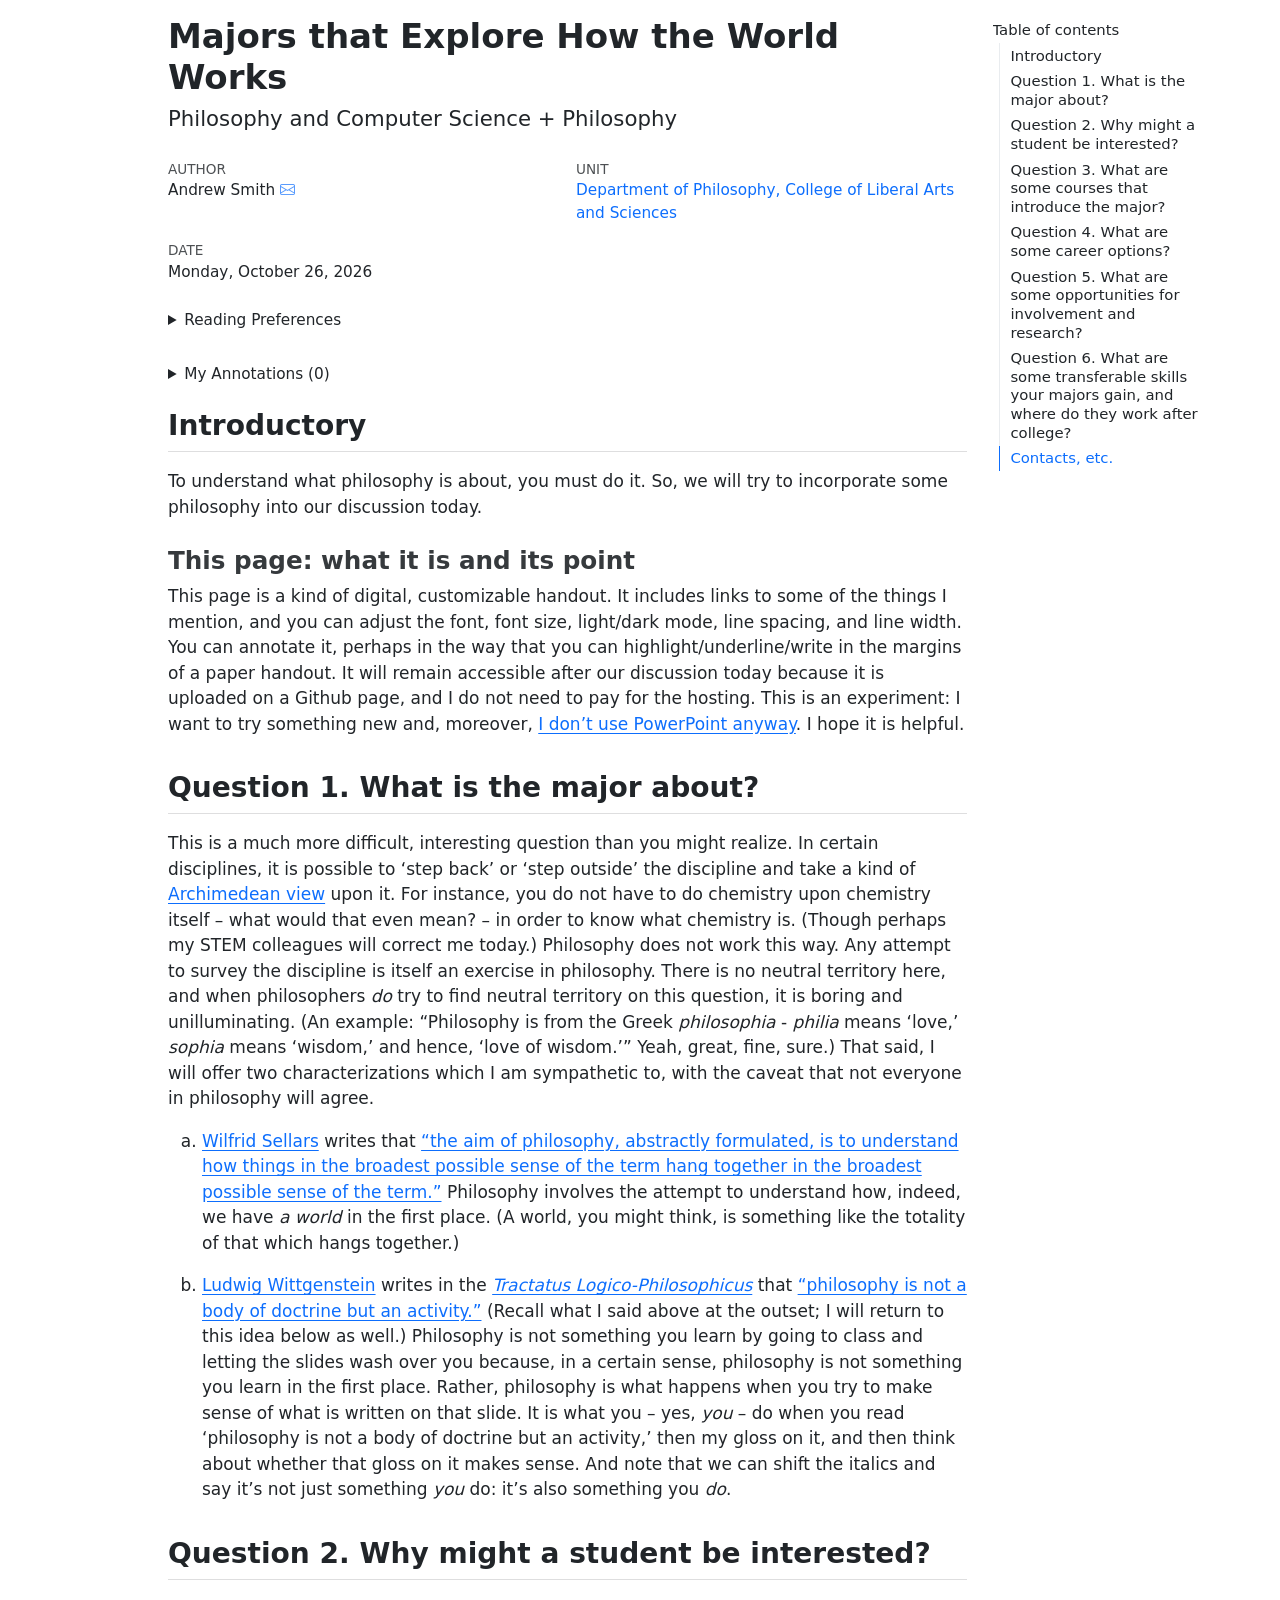
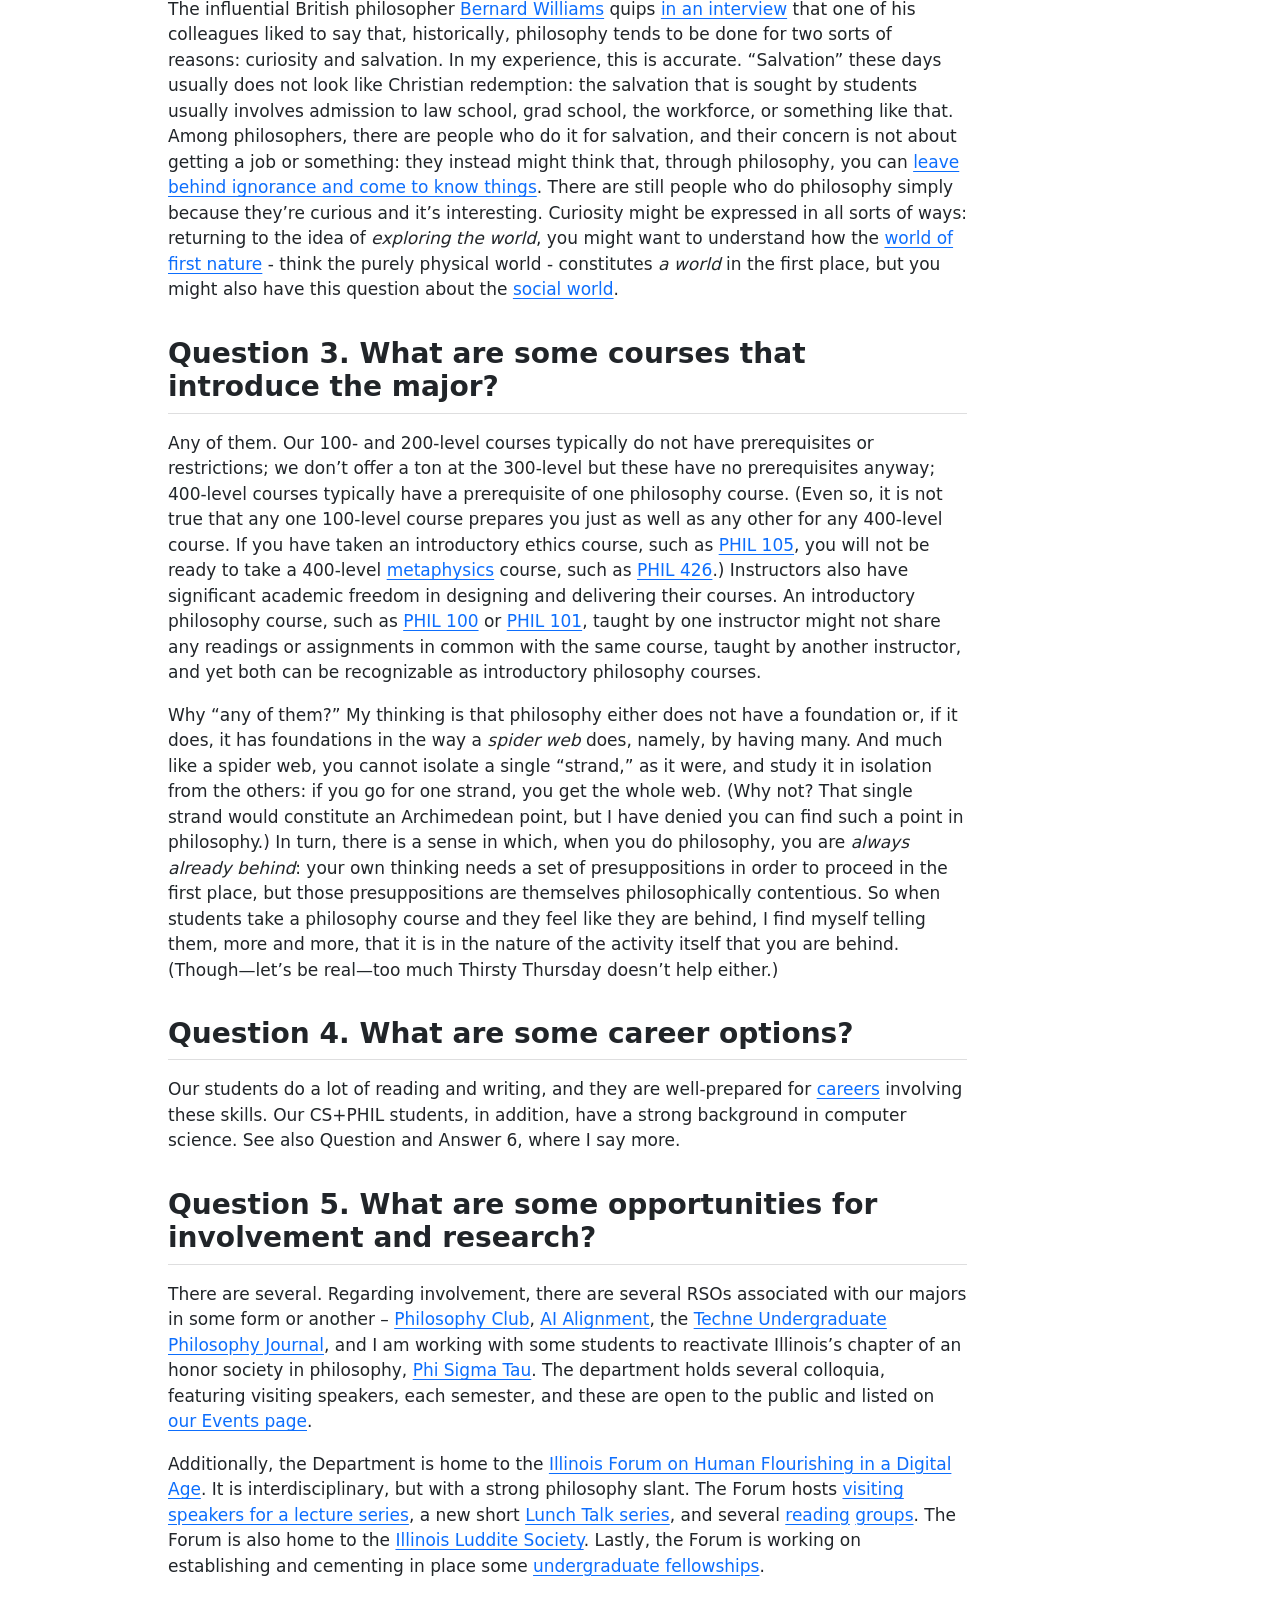
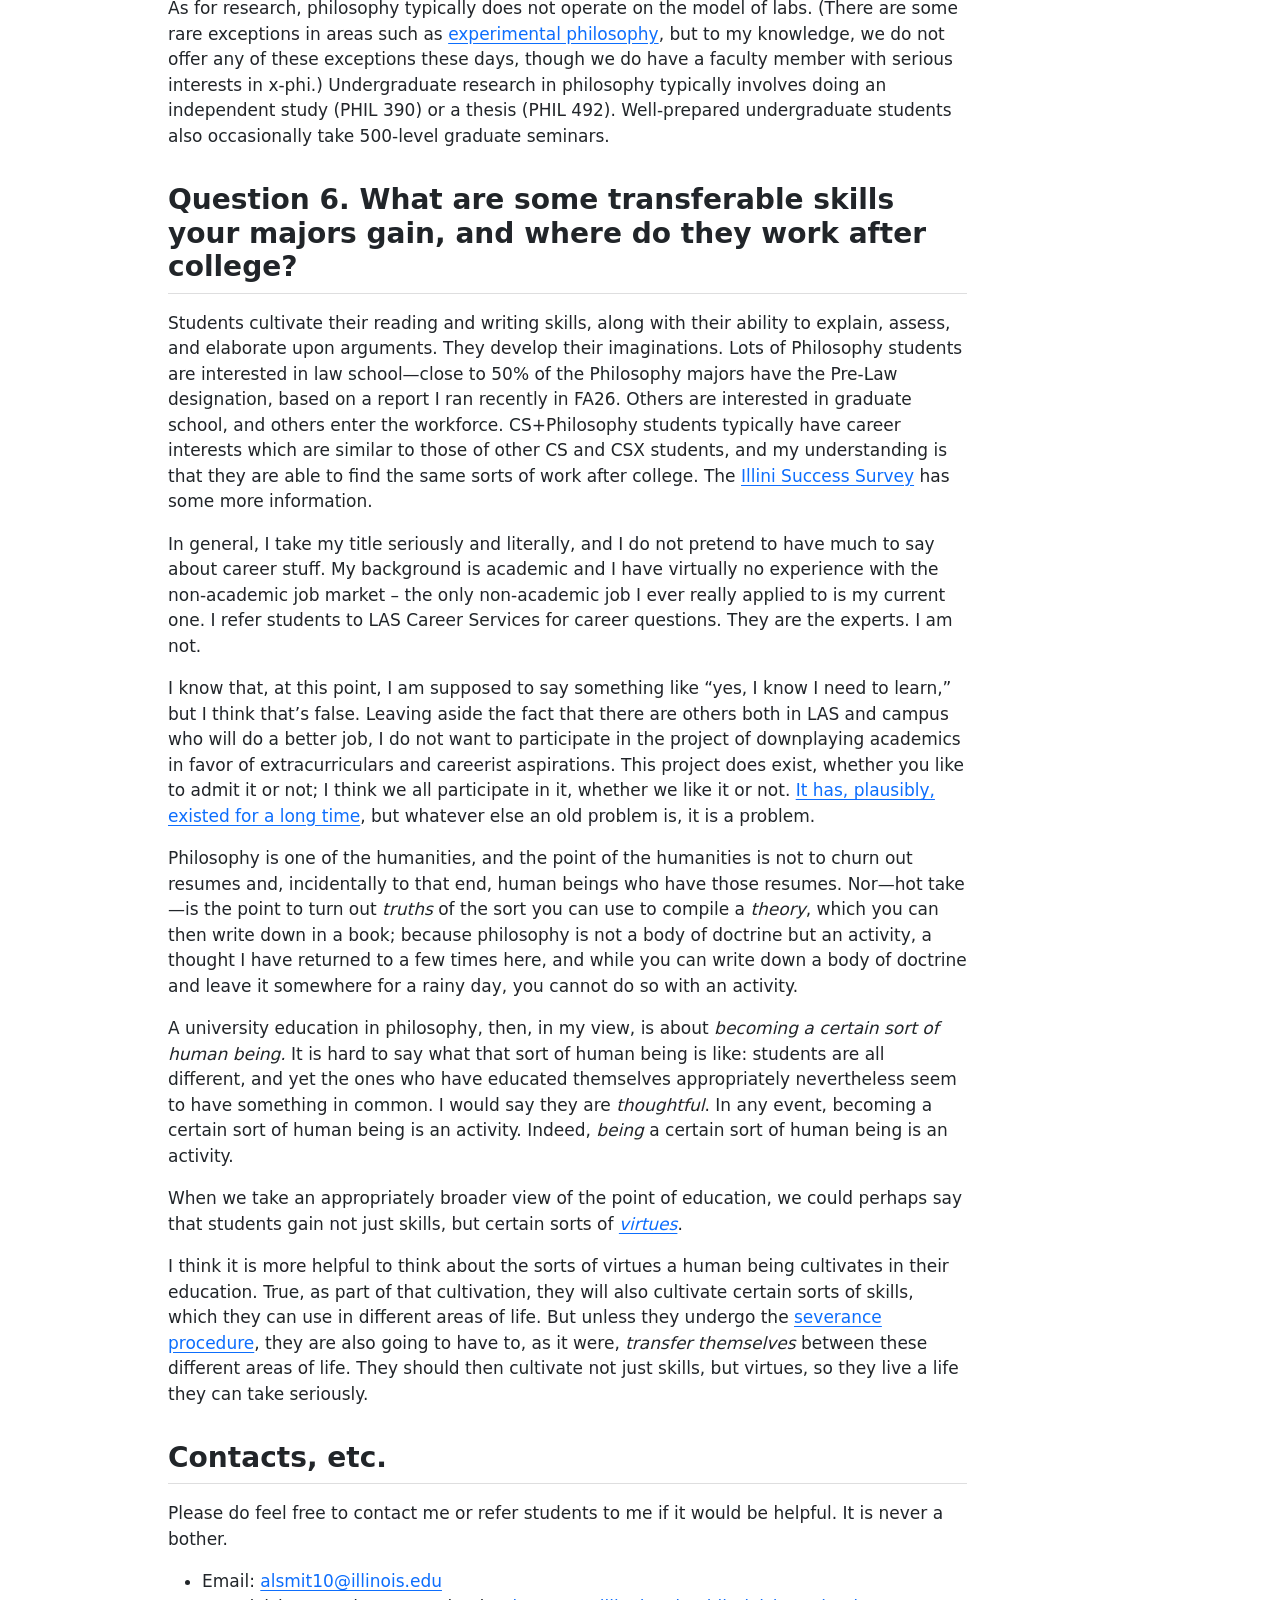
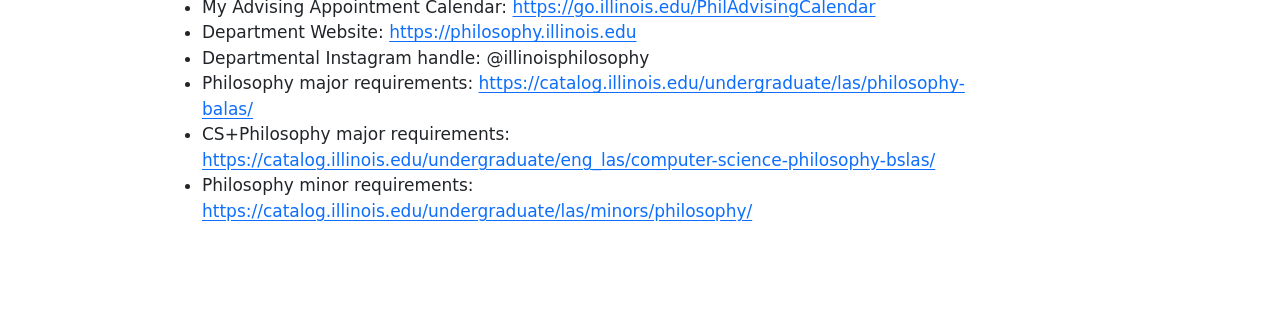
==== index.html @ b54927a4 "updated files" ====
<!DOCTYPE html>
<html xmlns="http://www.w3.org/1999/xhtml" lang="en" xml:lang="en"><head>

<meta charset="utf-8">
<meta name="generator" content="quarto-1.10.19">

<meta name="viewport" content="width=device-width, initial-scale=1.0, user-scalable=yes">

<meta name="author" content="Andrew Smith">

<title>Majors that Explore How the World Works</title>
<style>
/* Default styles provided by pandoc.
** See https://pandoc.org/MANUAL.html#variables-for-html for config info.
*/
span.smallcaps{font-variant: small-caps;}
div.columns{display: flex; gap: 1.5em;}
div.column{flex: auto;}
@media screen {
div.columns{gap: min(4vw, 1.5em);}
div.column{overflow-x: auto;}
}
div.hanging-indent{margin-left: 1.5em; text-indent: -1.5em;}
ul.task-list{list-style: none;}
ul.task-list li input[type="checkbox"] {
  width: 0.8em;
  margin: 0 0.8em 0.2em -1em; /* quarto-specific, see https://github.com/quarto-dev/quarto-cli/issues/4556 */ 
  vertical-align: middle;
}
</style>


<script src="index_files/libs/clipboard/clipboard.min.js"></script>
<script src="index_files/libs/quarto-html/quarto.js" type="module"></script>
<script src="index_files/libs/quarto-html/tabsets/tabsets.js" type="module"></script>
<script src="index_files/libs/quarto-html/popper.min.js"></script>
<script src="index_files/libs/quarto-html/tippy.umd.min.js"></script>
<script src="index_files/libs/quarto-html/anchor.min.js"></script>
<link href="index_files/libs/quarto-html/tippy.css" rel="stylesheet">
<link href="index_files/libs/quarto-html/quarto-syntax-highlighting-bf27225e3a48a9273f3daa8f8e829971.css" rel="stylesheet" id="quarto-text-highlighting-styles">
<script src="index_files/libs/bootstrap/bootstrap.min.js"></script>
<link href="index_files/libs/bootstrap/bootstrap-icons.css" rel="stylesheet">
<link href="index_files/libs/bootstrap/bootstrap-215b371544c282197b31c8aa00ce3677.min.css" rel="stylesheet" append-hash="true" id="quarto-bootstrap" data-mode="light">
<!-- Publication metadata lives in the source so every Quarto render retains it. -->
<meta name="robots" content="noindex">
<link rel="canonical" href="https://asmith.be/talks/exp-26/handout/">
<!-- Set only appearance before body paint; full controls remain deferred. -->
<script>
(() => {
  let appearance;
  try {
    appearance = JSON.parse(localStorage.getItem("exp-2026-10-26.reading.v1"))?.appearance;
  } catch { /* Use the device preference if saved data cannot be read. */ }
  const mode = appearance === "light" || appearance === "dark" ? appearance
    : (matchMedia("(prefers-color-scheme: dark)").matches ? "dark" : "light");
  document.documentElement.dataset.bsTheme = mode;
  document.documentElement.style.colorScheme = mode;
})();
</script>
<script src="assets/reading.js" defer=""></script>
<script src="assets/annotations.js" type="module"></script>


<link rel="stylesheet" href="assets/reading.css">
<link rel="stylesheet" href="assets/annotations.css">
</head>

<body class="quarto-light">

<div id="quarto-content" class="page-columns page-rows-contents page-layout-article">
<div id="quarto-margin-sidebar" class="sidebar margin-sidebar">
  <nav id="TOC" role="doc-toc" class="toc-active">
    <h2 id="toc-title">Table of contents</h2>
   
  <ul>
  <li><a href="#introductory" id="toc-introductory" class="nav-link active" data-scroll-target="#introductory">Introductory</a>
  <ul class="collapse">
  <li><a href="#this-page-what-it-is-and-its-point" id="toc-this-page-what-it-is-and-its-point" class="nav-link" data-scroll-target="#this-page-what-it-is-and-its-point">This page: what it is and its point</a></li>
  </ul></li>
  <li><a href="#question-1.-what-is-the-major-about" id="toc-question-1.-what-is-the-major-about" class="nav-link" data-scroll-target="#question-1.-what-is-the-major-about">Question 1. What is the major about?</a></li>
  <li><a href="#question-2.-why-might-a-student-be-interested" id="toc-question-2.-why-might-a-student-be-interested" class="nav-link" data-scroll-target="#question-2.-why-might-a-student-be-interested">Question 2. Why might a student be interested?</a></li>
  <li><a href="#question-3.-what-are-some-courses-that-introduce-the-major" id="toc-question-3.-what-are-some-courses-that-introduce-the-major" class="nav-link" data-scroll-target="#question-3.-what-are-some-courses-that-introduce-the-major">Question 3. What are some courses that introduce the major?</a></li>
  <li><a href="#question-4.-what-are-some-career-options" id="toc-question-4.-what-are-some-career-options" class="nav-link" data-scroll-target="#question-4.-what-are-some-career-options">Question 4. What are some career options?</a></li>
  <li><a href="#question-5.-what-are-some-opportunities-for-involvement-and-research" id="toc-question-5.-what-are-some-opportunities-for-involvement-and-research" class="nav-link" data-scroll-target="#question-5.-what-are-some-opportunities-for-involvement-and-research">Question 5. What are some opportunities for involvement and research?</a></li>
  <li><a href="#question-6.-what-are-some-transferable-skills-your-majors-gain-and-where-do-they-work-after-college" id="toc-question-6.-what-are-some-transferable-skills-your-majors-gain-and-where-do-they-work-after-college" class="nav-link" data-scroll-target="#question-6.-what-are-some-transferable-skills-your-majors-gain-and-where-do-they-work-after-college">Question 6. What are some transferable skills your majors gain, and where do they work after college?</a></li>
  <li><a href="#contacts-etc." id="toc-contacts-etc." class="nav-link" data-scroll-target="#contacts-etc.">Contacts, etc.</a></li>
  </ul>
</nav>
</div>
<main class="content" id="quarto-document-content">
<!-- Kept outside the handout source; JS places this below Quarto's title. -->
<details id="reading-preferences" hidden="">
  <summary>Reading Preferences</summary>
  <div class="reading-controls">
    <div class="reading-control reading-size-control">
      <label for="reading-size">Font size: <output id="reading-size-value" for="reading-size">100%</output></label>
      <div class="reading-size-row">
        <span aria-hidden="true">A−</span>
        <input id="reading-size" name="size" type="range" min="85" max="150" step="5" value="100" aria-valuetext="100 percent">
        <span aria-hidden="true">A+</span>
      </div>
    </div>
    <fieldset class="reading-control">
      <legend>Typeface</legend>
      <div class="reading-options">
        <label class="reading-option">
          <input id="reading-font-sans" type="radio" name="font" value="sans" checked="">
          <span class="reading-option-face"><span class="reading-preview reading-sample-sans" aria-hidden="true">Tt</span><span>Sans</span></span>
        </label>
        <label class="reading-option">
          <input id="reading-font-serif" type="radio" name="font" value="serif">
          <span class="reading-option-face"><span class="reading-preview reading-sample-serif" aria-hidden="true">Tt</span><span>Serif</span></span>
        </label>
        <label class="reading-option">
          <input id="reading-font-atkinson" type="radio" name="font" value="atkinson">
          <span class="reading-option-face"><span class="reading-preview reading-sample-atkinson" aria-hidden="true">Tt</span><span>Atkinson</span></span>
        </label>
      </div>
    </fieldset>
    <fieldset class="reading-control">
      <legend>Appearance</legend>
      <div class="reading-options">
        <label class="reading-option">
          <input id="reading-appearance-system" type="radio" name="appearance" value="system" checked="">
          <span class="reading-option-face"><svg class="reading-preview" viewbox="0 0 64 40" aria-hidden="true" focusable="false"><rect x="14" y="5" width="36" height="24" rx="2"></rect><path d="M32 29v7M23 36h18"></path></svg><span>System</span></span>
        </label>
        <label class="reading-option">
          <input id="reading-appearance-light" type="radio" name="appearance" value="light">
          <span class="reading-option-face"><svg class="reading-preview" viewbox="0 0 64 40" aria-hidden="true" focusable="false"><circle cx="32" cy="20" r="7"></circle><path d="M32 3v5M32 32v5M15 20h5M44 20h5M20 8l4 4M40 28l4 4M20 32l4-4M40 12l4-4"></path></svg><span>Light</span></span>
        </label>
        <label class="reading-option">
          <input id="reading-appearance-dark" type="radio" name="appearance" value="dark">
          <span class="reading-option-face"><svg class="reading-preview" viewbox="0 0 64 40" aria-hidden="true" focusable="false"><path d="M39 5a15 15 0 1 0 7 24A15 15 0 0 1 39 5Z"></path></svg><span>Dark</span></span>
        </label>
      </div>
    </fieldset>
    <fieldset class="reading-control">
      <legend>Line spacing</legend>
      <div class="reading-options">
        <label class="reading-option">
          <input id="reading-spacing-compact" type="radio" name="spacing" value="compact">
          <span class="reading-option-face"><svg class="reading-preview" viewbox="0 0 64 40" aria-hidden="true" focusable="false"><line x1="8" x2="56" y1="15" y2="15"></line><line x1="8" x2="56" y1="20" y2="20"></line><line x1="8" x2="56" y1="25" y2="25"></line></svg><span>Compact</span></span>
        </label>
        <label class="reading-option">
          <input id="reading-spacing-normal" type="radio" name="spacing" value="normal" checked="">
          <span class="reading-option-face"><svg class="reading-preview" viewbox="0 0 64 40" aria-hidden="true" focusable="false"><line x1="8" x2="56" y1="11" y2="11"></line><line x1="8" x2="56" y1="20" y2="20"></line><line x1="8" x2="56" y1="29" y2="29"></line></svg><span>Normal</span></span>
        </label>
        <label class="reading-option">
          <input id="reading-spacing-spacious" type="radio" name="spacing" value="spacious">
          <span class="reading-option-face"><svg class="reading-preview" viewbox="0 0 64 40" aria-hidden="true" focusable="false"><line x1="8" x2="56" y1="5" y2="5"></line><line x1="8" x2="56" y1="20" y2="20"></line><line x1="8" x2="56" y1="35" y2="35"></line></svg><span>Spacious</span></span>
        </label>
      </div>
    </fieldset>
    <fieldset class="reading-control" aria-describedby="reading-width-help">
      <legend>Reading width</legend>
      <div class="reading-options">
        <label class="reading-option">
          <input id="reading-width-narrow" type="radio" name="width" value="narrow">
          <span class="reading-option-face"><svg class="reading-preview" viewbox="0 0 64 40" aria-hidden="true" focusable="false"><line x1="20" x2="44" y1="11" y2="11"></line><line x1="20" x2="44" y1="20" y2="20"></line><line x1="20" x2="44" y1="29" y2="29"></line></svg><span>Narrow</span></span>
        </label>
        <label class="reading-option">
          <input id="reading-width-standard" type="radio" name="width" value="standard" checked="">
          <span class="reading-option-face"><svg class="reading-preview" viewbox="0 0 64 40" aria-hidden="true" focusable="false"><line x1="12" x2="52" y1="11" y2="11"></line><line x1="12" x2="52" y1="20" y2="20"></line><line x1="12" x2="52" y1="29" y2="29"></line></svg><span>Standard</span></span>
        </label>
        <label class="reading-option">
          <input id="reading-width-wide" type="radio" name="width" value="wide">
          <span class="reading-option-face"><svg class="reading-preview" viewbox="0 0 64 40" aria-hidden="true" focusable="false"><line x1="4" x2="60" y1="11" y2="11"></line><line x1="4" x2="60" y1="20" y2="20"></line><line x1="4" x2="60" y1="29" y2="29"></line></svg><span>Wide</span></span>
        </label>
      </div>
    </fieldset>
  </div>
  <p id="reading-width-help">Reading width applies on larger screens.</p>
  <button id="reading-reset" type="button">Reset to Defaults</button>
  <p id="reading-storage" role="status">Preferences are saved only in this browser.</p>
  <p id="reading-font-status" role="status"></p>
</details>
<div id="annotation-ui" data-annotation-ui="" hidden="">
  <details id="my-annotations">
    <summary id="annotation-summary">My Annotations (0)</summary>
    <p>Select handout text, then choose Highlight or Add Note. Compact actions
      appear beside the selection when space permits, with a small bottom fallback. Keyboard users can press
      <kbd>Alt</kbd>+<kbd>Shift</kbd>+<kbd>A</kbd> after selecting text to focus the actions.</p>
    <p>Every annotation has a tinted background and may have an attached note.
      Activate a highlight or use this list to read or edit its note.</p>
    <p>Annotations stay in this browser and website address. They do not sync
      between devices, and clearing browser storage can erase them.</p>
    <p id="annotation-support"></p>
    <p id="annotation-empty">No passage annotations yet.</p>
    <ol id="annotation-list"></ol>
  </details>
  <p id="annotation-storage-warning"></p>
  <p id="annotation-status" class="annotation-live" role="status" aria-live="polite"></p>
  <div id="annotation-actions" data-annotation-ui="" role="group" aria-label="Selected passage actions" aria-describedby="annotation-action-quote" aria-keyshortcuts="Alt+Shift+A" hidden="">
    <p id="annotation-action-quote" class="annotation-live"></p>
    <div class="annotation-buttons">
      <button type="button" data-action="highlight" aria-label="Highlight" title="Highlight"><svg viewbox="0 0 24 24" aria-hidden="true" focusable="false"><path d="m9 4 11 11-5 5L4 9zM4 9l-2 5 5-2M2 21h14"></path></svg></button>
      <button type="button" data-action="note" aria-label="Add Note" title="Add Note"><svg viewbox="0 0 24 24" aria-hidden="true" focusable="false"><path d="M4 4h16v12h-9l-5 4v-4H4zM8 8h8M8 12h5"></path></svg></button>
      <button type="button" data-action="dismiss" aria-label="Dismiss" title="Dismiss"><svg viewbox="0 0 24 24" aria-hidden="true" focusable="false"><path d="m6 6 12 12M6 18 18 6"></path></svg></button>
    </div>
    <p id="annotation-action-status" role="status"></p>
  </div>
  <dialog id="annotation-editor" data-annotation-ui="" aria-labelledby="annotation-editor-title" aria-describedby="annotation-editor-quote">
    <form id="annotation-form">
      <h2 id="annotation-editor-title" class="anchored">Passage annotation</h2>
      <blockquote id="annotation-editor-quote" class="blockquote"></blockquote>
      <label for="annotation-comment">Passage note</label>
      <textarea id="annotation-comment" rows="4" maxlength="8000" aria-describedby="annotation-editor-help" autofocus=""></textarea>
      <p id="annotation-editor-help">Notes are optional. Saving keeps the highlight; Cancel leaves it unchanged. Deleting a note keeps its highlight.</p>
      <p id="annotation-editor-status" role="status"></p>
      <div class="annotation-buttons">
        <button type="submit">Save Note</button>
        <button type="button" id="annotation-cancel">Cancel</button>
        <button type="button" id="annotation-delete-note" hidden="">Delete Note</button>
      </div>
    </form>
  </dialog>
</div>

<header id="title-block-header" class="quarto-title-block default">
<div class="quarto-title">
<h1 class="title">Majors that Explore How the World Works</h1>
<p class="subtitle lead">Philosophy and Computer Science + Philosophy</p>
</div>


<div class="quarto-title-meta-author">
  <div class="quarto-title-meta-heading">Author</div>
  <div class="quarto-title-meta-heading">Unit</div>
  
    <div class="quarto-title-meta-contents">
    <p class="author">Andrew Smith <a href="mailto:alsmit10@illinois.edu" class="quarto-title-author-email"><i class="bi bi-envelope"></i></a> </p>
  </div>
  <div class="quarto-title-meta-contents">
        <p class="affiliation">
            <a href="https://philosophy.illinois.edu">
            Department of Philosophy, College of Liberal Arts and Sciences
            </a>
          </p>
      </div>
  </div>

<div class="quarto-title-meta">

      
    <div>
    <div class="quarto-title-meta-heading">Date</div>
    <div class="quarto-title-meta-contents">
      <p class="date">Monday, October 26, 2026</p>
    </div>
  </div>
  
    
  </div>
  


</header>


<section id="introductory" class="level2">
<h2 class="anchored" data-anchor-id="introductory">Introductory</h2>
<p>To understand what philosophy is about, you must do it. So, we will try to incorporate some philosophy into our discussion today.</p>
<section id="this-page-what-it-is-and-its-point" class="level3">
<h3 class="anchored" data-anchor-id="this-page-what-it-is-and-its-point">This page: what it is and its point</h3>
<p>This page is a kind of digital, customizable handout. It includes links to some of the things I mention, and you can adjust the font, font size, light/dark mode, line spacing, and line width. You can annotate it, perhaps in the way that you can highlight/underline/write in the margins of a paper handout. It will remain accessible after our discussion today because it is uploaded on a Github page, and I do not need to pay for the hosting. This is an experiment: I want to try something new and, moreover, <a href="https://youtu.be/abr0UUKP1pU?si=8an2Hl-9CQyocY5u">I don’t use PowerPoint anyway</a>. I hope it is helpful.</p>
</section>
</section>
<section id="question-1.-what-is-the-major-about" class="level2">
<h2 class="anchored" data-anchor-id="question-1.-what-is-the-major-about">Question 1. What is the major about?</h2>
<p>This is a much more difficult, interesting question than you might realize. In certain disciplines, it is possible to ‘step back’ or ‘step outside’ the discipline and take a kind of <a href="https://www.oxfordreference.com/display/10.1093/oi/authority.20110803095422175">Archimedean view</a> upon it. For instance, you do not have to do chemistry upon chemistry itself – what would that even mean? – in order to know what chemistry is. (Though perhaps my STEM colleagues will correct me today.) Philosophy does not work this way. Any attempt to survey the discipline is itself an exercise in philosophy. There is no neutral territory here, and when philosophers <em>do</em> try to find neutral territory on this question, it is boring and unilluminating. (An example: “Philosophy is from the Greek <em>philosophia</em> - <em>philia</em> means ‘love,’ <em>sophia</em> means ‘wisdom,’ and hence, ‘love of wisdom.’” Yeah, great, fine, sure.) That said, I will offer two characterizations which I am sympathetic to, with the caveat that not everyone in philosophy will agree.</p>
<ol type="a">
<li><p><a href="https://plato.stanford.edu/entries/sellars/">Wilfrid Sellars</a> writes that <a href="https://www.ditext.com/sellars/psim.html#:~:text=The%20aim%20of%20philosophy%2C%20abstractly%20formulated%2C%20is%20to%20understand%20how%20things%20in%20the%20broadest%20possible%20sense%20of%20the%20term%20hang%20together%20in%20the%20broadest%20possible%20sense%20of%20the%20term%2E">“the aim of philosophy, abstractly formulated, is to understand how things in the broadest possible sense of the term hang together in the broadest possible sense of the term.”</a> Philosophy involves the attempt to understand how, indeed, we have <em>a world</em> in the first place. (A world, you might think, is something like the totality of that which hangs together.)</p></li>
<li><p><a href="https://plato.stanford.edu/entries/wittgenstein/">Ludwig Wittgenstein</a> writes in the <a href="https://people.umass.edu/klement/tlp/tlp.html"><em>Tractatus Logico-Philosophicus</em></a> that <a href="https://people.umass.edu/klement/tlp/tlp.html#:~:text=Philosophy%20is%20not%20a%20body%20of%20doctrine%20but%20an%20activity">“philosophy is not a body of doctrine but an activity.”</a> (Recall what I said above at the outset; I will return to this idea below as well.) Philosophy is not something you learn by going to class and letting the slides wash over you because, in a certain sense, philosophy is not something you learn in the first place. Rather, philosophy is what happens when you try to make sense of what is written on that slide. It is what you – yes, <em>you</em> – do when you read ‘philosophy is not a body of doctrine but an activity,’ then my gloss on it, and then think about whether that gloss on it makes sense. And note that we can shift the italics and say it’s not just something <em>you</em> do: it’s also something you <em>do</em>.</p></li>
</ol>
</section>
<section id="question-2.-why-might-a-student-be-interested" class="level2">
<h2 class="anchored" data-anchor-id="question-2.-why-might-a-student-be-interested">Question 2. Why might a student be interested?</h2>
<p>The influential British philosopher <a href="https://plato.stanford.edu/entries/williams-bernard/">Bernard Williams</a> quips <a href="https://manwithoutqualities.com/wp-content/uploads/2015/12/harvardreview_2004_0012_0001_0080_0091pdfnameharvardreview_2004_0012_0001_0080_0091.pdf">in an interview</a> that one of his colleagues liked to say that, historically, philosophy tends to be done for two sorts of reasons: curiosity and salvation. In my experience, this is accurate. “Salvation” these days usually does not look like Christian redemption: the salvation that is sought by students usually involves admission to law school, grad school, the workforce, or something like that. Among philosophers, there are people who do it for salvation, and their concern is not about getting a job or something: they instead might think that, through philosophy, you can <a href="https://en.wikipedia.org/wiki/Allegory_of_the_cave">leave behind ignorance and come to know things</a>. There are still people who do philosophy simply because they’re curious and it’s interesting. Curiosity might be expressed in all sorts of ways: returning to the idea of <em>exploring the world</em>, you might want to understand how the <a href="https://plato.stanford.edu/entries/hermeneutics/#HermAnglAmerPhil:~:text=2007%29%2E-,John,place%2E">world of first nature</a> - think the purely physical world - constitutes <em>a world</em> in the first place, but you might also have this question about the <a href="https://plato.stanford.edu/entries/hermeneutics/#HermAnglAmerPhil:~:text=place%2E-,McDowell,84%29%2E">social world</a>.</p>
</section>
<section id="question-3.-what-are-some-courses-that-introduce-the-major" class="level2">
<h2 class="anchored" data-anchor-id="question-3.-what-are-some-courses-that-introduce-the-major">Question 3. What are some courses that introduce the major?</h2>
<p>Any of them. Our 100- and 200-level courses typically do not have prerequisites or restrictions; we don’t offer a ton at the 300-level but these have no prerequisites anyway; 400-level courses typically have a prerequisite of one philosophy course. (Even so, it is not true that any one 100-level course prepares you just as well as any other for any 400-level course. If you have taken an introductory ethics course, such as <a href="https://courses.illinois.edu/schedule/2027/spring/PHIL/105">PHIL 105</a>, you will not be ready to take a 400-level <a href="https://plato.stanford.edu/entries/metaphysics/">metaphysics</a> course, such as <a href="https://courses.illinois.edu/schedule/2027/spring/PHIL/426">PHIL 426</a>.) Instructors also have significant academic freedom in designing and delivering their courses. An introductory philosophy course, such as <a href="https://courses.illinois.edu/schedule/2027/spring/PHIL/100">PHIL 100</a> or <a href="https://courses.illinois.edu/schedule/2027/spring/PHIL/101">PHIL 101</a>, taught by one instructor might not share any readings or assignments in common with the same course, taught by another instructor, and yet both can be recognizable as introductory philosophy courses.</p>
<p>Why “any of them?” My thinking is that philosophy either does not have a foundation or, if it does, it has foundations in the way a <em>spider web</em> does, namely, by having many. And much like a spider web, you cannot isolate a single “strand,” as it were, and study it in isolation from the others: if you go for one strand, you get the whole web. (Why not? That single strand would constitute an Archimedean point, but I have denied you can find such a point in philosophy.) In turn, there is a sense in which, when you do philosophy, you are <em>always already behind</em>: your own thinking needs a set of presuppositions in order to proceed in the first place, but those presuppositions are themselves philosophically contentious. So when students take a philosophy course and they feel like they are behind, I find myself telling them, more and more, that it is in the nature of the activity itself that you are behind. (Though—let’s be real—too much Thirsty Thursday doesn’t help either.)</p>
</section>
<section id="question-4.-what-are-some-career-options" class="level2">
<h2 class="anchored" data-anchor-id="question-4.-what-are-some-career-options">Question 4. What are some career options?</h2>
<p>Our students do a lot of reading and writing, and they are well-prepared for <a href="https://philosophy.illinois.edu/academics/undergraduate-studies/careers-philosophy-majors">careers</a> involving these skills. Our CS+PHIL students, in addition, have a strong background in computer science. See also Question and Answer 6, where I say more.</p>
</section>
<section id="question-5.-what-are-some-opportunities-for-involvement-and-research" class="level2">
<h2 class="anchored" data-anchor-id="question-5.-what-are-some-opportunities-for-involvement-and-research">Question 5. What are some opportunities for involvement and research?</h2>
<p>There are several. Regarding involvement, there are several RSOs associated with our majors in some form or another – <a href="https://www.instagram.com/uiucphilclub/">Philosophy Club</a>, <a href="https://aialignmentillinois.org/">AI Alignment</a>, the <a href="https://technejournal.web.illinois.edu/">Techne Undergraduate Philosophy Journal</a>, and I am working with some students to reactivate Illinois’s chapter of an honor society in philosophy, <a href="https://phisigmatau.org/">Phi Sigma Tau</a>. The department holds several colloquia, featuring visiting speakers, each semester, and these are open to the public and listed on <a href="https://calendars.illinois.edu/list/8092">our Events page</a>.</p>
<p>Additionally, the Department is home to the <a href="https://fhf.philosophy.illinois.edu/">Illinois Forum on Human Flourishing in a Digital Age</a>. It is interdisciplinary, but with a strong philosophy slant. The Forum hosts <a href="https://fhf.philosophy.illinois.edu/page-4/fall-2026/">visiting speakers for a lecture series</a>, a new short <a href="https://fhf.philosophy.illinois.edu/talks-and-workshops/">Lunch Talk series</a>, and several <a href="https://fhf.philosophy.illinois.edu/rethinking-teaching-and-learning-in-the-age-of-ai/">reading</a> <a href="https://fhf.philosophy.illinois.edu/readings-groups/">groups</a>. The Forum is also home to the <a href="https://fhf.philosophy.illinois.edu/illinois-luddite-society/">Illinois Luddite Society</a>. Lastly, the Forum is working on establishing and cementing in place some <a href="https://fhf.philosophy.illinois.edu/undergraduate-fellowship/">undergraduate fellowships</a>.</p>
<p>As for research, philosophy typically does not operate on the model of labs. (There are some rare exceptions in areas such as <a href="https://plato.stanford.edu/entries/experimental-philosophy/">experimental philosophy</a>, but to my knowledge, we do not offer any of these exceptions these days, though we do have a faculty member with serious interests in x-phi.) Undergraduate research in philosophy typically involves doing an independent study (PHIL 390) or a thesis (PHIL 492). Well-prepared undergraduate students also occasionally take 500-level graduate seminars.</p>
</section>
<section id="question-6.-what-are-some-transferable-skills-your-majors-gain-and-where-do-they-work-after-college" class="level2">
<h2 class="anchored" data-anchor-id="question-6.-what-are-some-transferable-skills-your-majors-gain-and-where-do-they-work-after-college">Question 6. What are some transferable skills your majors gain, and where do they work after college?</h2>
<p>Students cultivate their reading and writing skills, along with their ability to explain, assess, and elaborate upon arguments. They develop their imaginations. Lots of Philosophy students are interested in law school—close to 50% of the Philosophy majors have the Pre-Law designation, based on a report I ran recently in FA26. Others are interested in graduate school, and others enter the workforce. CS+Philosophy students typically have career interests which are similar to those of other CS and CSX students, and my understanding is that they are able to find the same sorts of work after college. The <a href="https://illinisuccess.illinois.edu/">Illini Success Survey</a> has some more information.</p>
<p>In general, I take my title seriously and literally, and I do not pretend to have much to say about career stuff. My background is academic and I have virtually no experience with the non-academic job market – the only non-academic job I ever really applied to is my current one. I refer students to LAS Career Services for career questions. They are the experts. I am not.</p>
<p>I know that, at this point, I am supposed to say something like “yes, I know I need to learn,” but I think that’s false. Leaving aside the fact that there are others both in LAS and campus who will do a better job, I do not want to participate in the project of downplaying academics in favor of extracurriculars and careerist aspirations. This project does exist, whether you like to admit it or not; I think we all participate in it, whether we like it or not. <a href="https://plato.stanford.edu/entries/sophists/">It has, plausibly, existed for a long time</a>, but whatever else an old problem is, it is a problem.</p>
<p>Philosophy is one of the humanities, and the point of the humanities is not to churn out resumes and, incidentally to that end, human beings who have those resumes. Nor—hot take—is the point to turn out <em>truths</em> of the sort you can use to compile a <em>theory</em>, which you can then write down in a book; because philosophy is not a body of doctrine but an activity, a thought I have returned to a few times here, and while you can write down a body of doctrine and leave it somewhere for a rainy day, you cannot do so with an activity.</p>
<p>A university education in philosophy, then, in my view, is about <em>becoming a certain sort of human being.</em> It is hard to say what that sort of human being is like: students are all different, and yet the ones who have educated themselves appropriately nevertheless seem to have something in common. I would say they are <em>thoughtful</em>. In any event, becoming a certain sort of human being is an activity. Indeed, <em>being</em> a certain sort of human being is an activity.</p>
<p>When we take an appropriately broader view of the point of education, we could perhaps say that students gain not just skills, but certain sorts of <a href="https://plato.stanford.edu/entries/ethics-virtue/#Virt"><em>virtues</em></a>.</p>
<p>I think it is more helpful to think about the sorts of virtues a human being cultivates in their education. True, as part of that cultivation, they will also cultivate certain sorts of skills, which they can use in different areas of life. But unless they undergo the <a href="https://severance-tv.fandom.com/wiki/Severance_Procedure">severance procedure</a>, they are also going to have to, as it were, <em>transfer themselves</em> between these different areas of life. They should then cultivate not just skills, but virtues, so they live a life they can take seriously.</p>
</section>
<section id="contacts-etc." class="level2">
<h2 class="anchored" data-anchor-id="contacts-etc.">Contacts, etc.</h2>
<p>Please do feel free to contact me or refer students to me if it would be helpful. It is never a bother.</p>
<ul>
<li>Email: <a href="mailto:alsmit10@illinois.edu" class="email">alsmit10@illinois.edu</a></li>
<li>My Advising Appointment Calendar: <a href="https://go.illinois.edu/PhilAdvisingCalendar" class="uri">https://go.illinois.edu/PhilAdvisingCalendar</a></li>
<li>Department Website: <a href="https://philosophy.illinois.edu" class="uri">https://philosophy.illinois.edu</a></li>
<li>Departmental Instagram handle: <span class="citation" data-cites="illinoisphilosophy">@illinoisphilosophy</span></li>
<li>Philosophy major requirements: <a href="https://catalog.illinois.edu/undergraduate/las/philosophy-balas/" class="uri">https://catalog.illinois.edu/undergraduate/las/philosophy-balas/</a></li>
<li>CS+Philosophy major requirements: <a href="https://catalog.illinois.edu/undergraduate/eng_las/computer-science-philosophy-bslas/" class="uri">https://catalog.illinois.edu/undergraduate/eng_las/computer-science-philosophy-bslas/</a></li>
<li>Philosophy minor requirements: <a href="https://catalog.illinois.edu/undergraduate/las/minors/philosophy/" class="uri">https://catalog.illinois.edu/undergraduate/las/minors/philosophy/</a></li>
</ul>
</section>

</main>
<!-- /main column -->
<script id="quarto-html-after-body" type="application/javascript">
  window.document.addEventListener("DOMContentLoaded", function (event) {
    const icon = "";
    const anchorJS = new window.AnchorJS();
    anchorJS.options = {
      placement: 'right',
      icon: icon
    };
    anchorJS.add('.anchored');
    const isCodeAnnotation = (el) => {
      for (const clz of el.classList) {
        if (clz.startsWith('code-annotation-')) {                     
          return true;
        }
      }
      return false;
    }
    const onCopySuccess = function(e) {
      // button target
      const button = e.trigger;
      // don't keep focus
      button.blur();
      // flash "checked"
      button.classList.add('code-copy-button-checked');
      var currentTitle = button.getAttribute("title");
      button.setAttribute("title", "Copied!");
      let tooltip;
      if (window.bootstrap) {
        button.setAttribute("data-bs-toggle", "tooltip");
        button.setAttribute("data-bs-placement", "left");
        button.setAttribute("data-bs-title", "Copied!");
        tooltip = new bootstrap.Tooltip(button, 
          { trigger: "manual", 
            customClass: "code-copy-button-tooltip",
            offset: [0, -8]});
        tooltip.show();    
      }
      setTimeout(function() {
        if (tooltip) {
          tooltip.hide();
          button.removeAttribute("data-bs-title");
          button.removeAttribute("data-bs-toggle");
          button.removeAttribute("data-bs-placement");
        }
        button.setAttribute("title", currentTitle);
        button.classList.remove('code-copy-button-checked');
      }, 1000);
      // clear code selection
      e.clearSelection();
    }
    const getTextToCopy = function(trigger) {
      const outerScaffold = trigger.parentElement.cloneNode(true);
      const codeEl = outerScaffold.querySelector('code');
      for (const childEl of codeEl.children) {
        if (isCodeAnnotation(childEl)) {
          childEl.remove();
        }
      }
      return codeEl.innerText;
    }
    const clipboard = new window.ClipboardJS('.code-copy-button:not([data-in-quarto-modal])', {
      text: getTextToCopy
    });
    clipboard.on('success', onCopySuccess);
    if (window.document.getElementById('quarto-embedded-source-code-modal')) {
      const clipboardModal = new window.ClipboardJS('.code-copy-button[data-in-quarto-modal]', {
        text: getTextToCopy,
        container: window.document.getElementById('quarto-embedded-source-code-modal')
      });
      clipboardModal.on('success', onCopySuccess);
    }
      var localhostRegex = new RegExp(/^(?:http|https):\/\/localhost\:?[0-9]*\//);
      var mailtoRegex = new RegExp(/^mailto:/);
        var filterRegex = new RegExp('/' + window.location.host + '/');
      var isInternal = (href) => {
          return filterRegex.test(href) || localhostRegex.test(href) || mailtoRegex.test(href);
      }
      // Inspect non-navigation links and adorn them if external
     var links = window.document.querySelectorAll('a[href]:not(.nav-link):not(.navbar-brand):not(.toc-action):not(.sidebar-link):not(.sidebar-item-toggle):not(.pagination-link):not(.no-external):not([aria-hidden]):not(.dropdown-item):not(.quarto-navigation-tool):not(.about-link)');
      for (var i=0; i<links.length; i++) {
        const link = links[i];
        if (!isInternal(link.href)) {
          // undo the damage that might have been done by quarto-nav.js in the case of
          // links that we want to consider external
          if (link.dataset.originalHref !== undefined) {
            link.href = link.dataset.originalHref;
          }
        }
      }
    function tippyHover(el, contentFn, onTriggerFn, onUntriggerFn) {
      const config = {
        allowHTML: true,
        maxWidth: 500,
        delay: 100,
        arrow: false,
        appendTo: function(el) {
            return el.parentElement;
        },
        interactive: true,
        interactiveBorder: 10,
        theme: 'quarto',
        placement: 'bottom-start',
      };
      if (contentFn) {
        config.content = contentFn;
      }
      if (onTriggerFn) {
        config.onTrigger = onTriggerFn;
      }
      if (onUntriggerFn) {
        config.onUntrigger = onUntriggerFn;
      }
      window.tippy(el, config); 
    }
    const noterefs = window.document.querySelectorAll('a[role="doc-noteref"]');
    for (var i=0; i<noterefs.length; i++) {
      const ref = noterefs[i];
      tippyHover(ref, function() {
        // use id or data attribute instead here
        let href = ref.getAttribute('data-footnote-href') || ref.getAttribute('href');
        try { href = new URL(href).hash; } catch {}
        const id = href.replace(/^#\/?/, "");
        const note = window.document.getElementById(id);
        if (note) {
          return note.innerHTML;
        } else {
          return "";
        }
      });
    }
    const xrefs = window.document.querySelectorAll('a.quarto-xref');
    const processXRef = (id, note) => {
      // Strip column container classes
      const stripColumnClz = (el) => {
        el.classList.remove("page-full", "page-columns");
        if (el.children) {
          for (const child of el.children) {
            stripColumnClz(child);
          }
        }
      }
      stripColumnClz(note)
      if (id === null || id.startsWith('sec-')) {
        // Special case sections, only their first couple elements
        const container = document.createElement("div");
        if (note.children && note.children.length > 2) {
          container.appendChild(note.children[0].cloneNode(true));
          for (let i = 1; i < note.children.length; i++) {
            const child = note.children[i];
            if (child.tagName === "P" && child.innerText === "") {
              continue;
            } else {
              container.appendChild(child.cloneNode(true));
              break;
            }
          }
          if (window.Quarto?.typesetMath) {
            window.Quarto.typesetMath(container);
          }
          return container.innerHTML
        } else {
          if (window.Quarto?.typesetMath) {
            window.Quarto.typesetMath(note);
          }
          return note.innerHTML;
        }
      } else {
        // Remove any anchor links if they are present
        const anchorLink = note.querySelector('a.anchorjs-link');
        if (anchorLink) {
          anchorLink.remove();
        }
        if (window.Quarto?.typesetMath) {
          window.Quarto.typesetMath(note);
        }
        if (note.classList.contains("callout")) {
          return note.outerHTML;
        } else {
          return note.innerHTML;
        }
      }
    }
    for (var i=0; i<xrefs.length; i++) {
      const xref = xrefs[i];
      tippyHover(xref, undefined, function(instance) {
        instance.disable();
        let url = xref.getAttribute('href');
        let hash = undefined; 
        if (url.startsWith('#')) {
          hash = url;
        } else {
          try { hash = new URL(url).hash; } catch {}
        }
        if (hash) {
          const id = hash.replace(/^#\/?/, "");
          const note = window.document.getElementById(id);
          if (note !== null) {
            try {
              const html = processXRef(id, note.cloneNode(true));
              instance.setContent(html);
            } finally {
              instance.enable();
              instance.show();
            }
          } else {
            // See if we can fetch this
            fetch(url.split('#')[0])
            .then(res => res.text())
            .then(html => {
              const parser = new DOMParser();
              const htmlDoc = parser.parseFromString(html, "text/html");
              const note = htmlDoc.getElementById(id);
              if (note !== null) {
                const html = processXRef(id, note);
                instance.setContent(html);
              } 
            }).finally(() => {
              instance.enable();
              instance.show();
            });
          }
        } else {
          // See if we can fetch a full url (with no hash to target)
          // This is a special case and we should probably do some content thinning / targeting
          fetch(url)
          .then(res => res.text())
          .then(html => {
            const parser = new DOMParser();
            const htmlDoc = parser.parseFromString(html, "text/html");
            const note = htmlDoc.querySelector('main.content');
            if (note !== null) {
              // This should only happen for chapter cross references
              // (since there is no id in the URL)
              // remove the first header
              if (note.children.length > 0 && note.children[0].tagName === "HEADER") {
                note.children[0].remove();
              }
              const html = processXRef(null, note);
              instance.setContent(html);
            } 
          }).finally(() => {
            instance.enable();
            instance.show();
          });
        }
      }, function(instance) {
      });
    }
        let selectedAnnoteEl;
        const selectorForAnnotation = ( cell, annotation) => {
          let cellAttr = 'data-code-cell="' + cell + '"';
          let lineAttr = 'data-code-annotation="' +  annotation + '"';
          const selector = 'span[' + cellAttr + '][' + lineAttr + ']';
          return selector;
        }
        const selectCodeLines = (annoteEl) => {
          const doc = window.document;
          const targetCell = annoteEl.getAttribute("data-target-cell");
          const targetAnnotation = annoteEl.getAttribute("data-target-annotation");
          const annoteSpan = window.document.querySelector(selectorForAnnotation(targetCell, targetAnnotation));
          const lines = annoteSpan.getAttribute("data-code-lines").split(",");
          const lineIds = lines.map((line) => {
            return targetCell + "-" + line;
          })
          let top = null;
          let height = null;
          let parent = null;
          if (lineIds.length > 0) {
              //compute the position of the single el (top and bottom and make a div)
              const el = window.document.getElementById(lineIds[0]);
              top = el.offsetTop;
              height = el.offsetHeight;
              parent = el.parentElement.parentElement;
            if (lineIds.length > 1) {
              const lastEl = window.document.getElementById(lineIds[lineIds.length - 1]);
              const bottom = lastEl.offsetTop + lastEl.offsetHeight;
              height = bottom - top;
            }
            if (top !== null && height !== null && parent !== null) {
              // cook up a div (if necessary) and position it 
              let div = window.document.getElementById("code-annotation-line-highlight");
              if (div === null) {
                div = window.document.createElement("div");
                div.setAttribute("id", "code-annotation-line-highlight");
                div.style.position = 'absolute';
                parent.appendChild(div);
              }
              div.style.top = top - 2 + "px";
              div.style.height = height + 4 + "px";
              div.style.left = 0;
              let gutterDiv = window.document.getElementById("code-annotation-line-highlight-gutter");
              if (gutterDiv === null) {
                gutterDiv = window.document.createElement("div");
                gutterDiv.setAttribute("id", "code-annotation-line-highlight-gutter");
                gutterDiv.style.position = 'absolute';
                const codeCell = window.document.getElementById(targetCell);
                const gutter = codeCell.querySelector('.code-annotation-gutter');
                gutter.appendChild(gutterDiv);
              }
              gutterDiv.style.top = top - 2 + "px";
              gutterDiv.style.height = height + 4 + "px";
            }
            selectedAnnoteEl = annoteEl;
          }
        };
        const unselectCodeLines = () => {
          const elementsIds = ["code-annotation-line-highlight", "code-annotation-line-highlight-gutter"];
          elementsIds.forEach((elId) => {
            const div = window.document.getElementById(elId);
            if (div) {
              div.remove();
            }
          });
          selectedAnnoteEl = undefined;
        };
          // Handle positioning of the toggle
      window.addEventListener(
        "resize",
        throttle(() => {
          elRect = undefined;
          if (selectedAnnoteEl) {
            selectCodeLines(selectedAnnoteEl);
          }
        }, 10)
      );
      function throttle(fn, ms) {
      let throttle = false;
      let timer;
        return (...args) => {
          if(!throttle) { // first call gets through
              fn.apply(this, args);
              throttle = true;
          } else { // all the others get throttled
              if(timer) clearTimeout(timer); // cancel #2
              timer = setTimeout(() => {
                fn.apply(this, args);
                timer = throttle = false;
              }, ms);
          }
        };
      }
        // Attach click handler to the DT
        const annoteDls = window.document.querySelectorAll('dt[data-target-cell]');
        for (const annoteDlNode of annoteDls) {
          annoteDlNode.addEventListener('click', (event) => {
            const clickedEl = event.target;
            if (clickedEl !== selectedAnnoteEl) {
              unselectCodeLines();
              const activeEl = window.document.querySelector('dt[data-target-cell].code-annotation-active');
              if (activeEl) {
                activeEl.classList.remove('code-annotation-active');
              }
              selectCodeLines(clickedEl);
              clickedEl.classList.add('code-annotation-active');
            } else {
              // Unselect the line
              unselectCodeLines();
              clickedEl.classList.remove('code-annotation-active');
            }
          });
        }
    const findCites = (el) => {
      const parentEl = el.parentElement;
      if (parentEl) {
        const cites = parentEl.dataset.cites;
        if (cites) {
          return {
            el,
            cites: cites.split(' ')
          };
        } else {
          return findCites(el.parentElement)
        }
      } else {
        return undefined;
      }
    };
    var bibliorefs = window.document.querySelectorAll('a[role="doc-biblioref"]');
    for (var i=0; i<bibliorefs.length; i++) {
      const ref = bibliorefs[i];
      const citeInfo = findCites(ref);
      if (citeInfo) {
        tippyHover(citeInfo.el, function() {
          var popup = window.document.createElement('div');
          citeInfo.cites.forEach(function(cite) {
            var citeDiv = window.document.createElement('div');
            citeDiv.classList.add('hanging-indent');
            citeDiv.classList.add('csl-entry');
            var biblioDiv = window.document.getElementById('ref-' + cite);
            if (biblioDiv) {
              citeDiv.innerHTML = biblioDiv.innerHTML;
            }
            popup.appendChild(citeDiv);
          });
          return popup.innerHTML;
        });
      }
    }
  });
  </script>
</div> <!-- /content -->




</body></html>
---- index_files/libs/quarto-html/tippy.css ----
.tippy-box[data-animation=fade][data-state=hidden]{opacity:0}[data-tippy-root]{max-width:calc(100vw - 10px)}.tippy-box{position:relative;background-color:#333;color:#fff;border-radius:4px;font-size:14px;line-height:1.4;white-space:normal;outline:0;transition-property:transform,visibility,opacity}.tippy-box[data-placement^=top]>.tippy-arrow{bottom:0}.tippy-box[data-placement^=top]>.tippy-arrow:before{bottom:-7px;left:0;border-width:8px 8px 0;border-top-color:initial;transform-origin:center top}.tippy-box[data-placement^=bottom]>.tippy-arrow{top:0}.tippy-box[data-placement^=bottom]>.tippy-arrow:before{top:-7px;left:0;border-width:0 8px 8px;border-bottom-color:initial;transform-origin:center bottom}.tippy-box[data-placement^=left]>.tippy-arrow{right:0}.tippy-box[data-placement^=left]>.tippy-arrow:before{border-width:8px 0 8px 8px;border-left-color:initial;right:-7px;transform-origin:center left}.tippy-box[data-placement^=right]>.tippy-arrow{left:0}.tippy-box[data-placement^=right]>.tippy-arrow:before{left:-7px;border-width:8px 8px 8px 0;border-right-color:initial;transform-origin:center right}.tippy-box[data-inertia][data-state=visible]{transition-timing-function:cubic-bezier(.54,1.5,.38,1.11)}.tippy-arrow{width:16px;height:16px;color:#333}.tippy-arrow:before{content:"";position:absolute;border-color:transparent;border-style:solid}.tippy-content{position:relative;padding:5px 9px;z-index:1}
---- index_files/libs/quarto-html/quarto-syntax-highlighting-bf27225e3a48a9273f3daa8f8e829971.css ----
/* quarto syntax highlight colors */
:root {
  --quarto-hl-ot-color: #003B4F;
  --quarto-hl-at-color: #657422;
  --quarto-hl-ss-color: #20794D;
  --quarto-hl-an-color: #5E5E5E;
  --quarto-hl-fu-color: #4758AB;
  --quarto-hl-st-color: #20794D;
  --quarto-hl-cf-color: #003B4F;
  --quarto-hl-op-color: #5E5E5E;
  --quarto-hl-er-color: #AD0000;
  --quarto-hl-bn-color: #AD0000;
  --quarto-hl-al-color: #AD0000;
  --quarto-hl-va-color: #111111;
  --quarto-hl-bu-color: inherit;
  --quarto-hl-ex-color: inherit;
  --quarto-hl-pp-color: #AD0000;
  --quarto-hl-in-color: #5E5E5E;
  --quarto-hl-vs-color: #20794D;
  --quarto-hl-wa-color: #5E5E5E;
  --quarto-hl-do-color: #5E5E5E;
  --quarto-hl-im-color: #00769E;
  --quarto-hl-ch-color: #20794D;
  --quarto-hl-dt-color: #AD0000;
  --quarto-hl-fl-color: #AD0000;
  --quarto-hl-co-color: #5E5E5E;
  --quarto-hl-cv-color: #5E5E5E;
  --quarto-hl-cn-color: #8f5902;
  --quarto-hl-sc-color: #5E5E5E;
  --quarto-hl-dv-color: #AD0000;
  --quarto-hl-kw-color: #003B4F;
}

/* other quarto variables */
:root {
  --quarto-font-monospace: SFMono-Regular, Menlo, Monaco, Consolas, "Liberation Mono", "Courier New", monospace;
}

/* syntax highlight based on Pandoc's rules */
pre > code.sourceCode > span {
  color: #003B4F;
}

code.sourceCode > span {
  color: #003B4F;
}

div.sourceCode,
div.sourceCode pre.sourceCode {
  color: #003B4F;
}

/* Normal */
code span {
  color: #003B4F;
}

/* Alert */
code span.al {
  color: #AD0000;
  font-style: inherit;
}

/* Annotation */
code span.an {
  color: #5E5E5E;
  font-style: inherit;
}

/* Attribute */
code span.at {
  color: #657422;
  font-style: inherit;
}

/* BaseN */
code span.bn {
  color: #AD0000;
  font-style: inherit;
}

/* BuiltIn */
code span.bu {
  font-style: inherit;
}

/* ControlFlow */
code span.cf {
  color: #003B4F;
  font-weight: bold;
  font-style: inherit;
}

/* Char */
code span.ch {
  color: #20794D;
  font-style: inherit;
}

/* Constant */
code span.cn {
  color: #8f5902;
  font-style: inherit;
}

/* Comment */
code span.co {
  color: #5E5E5E;
  font-style: inherit;
}

/* CommentVar */
code span.cv {
  color: #5E5E5E;
  font-style: italic;
}

/* Documentation */
code span.do {
  color: #5E5E5E;
  font-style: italic;
}

/* DataType */
code span.dt {
  color: #AD0000;
  font-style: inherit;
}

/* DecVal */
code span.dv {
  color: #AD0000;
  font-style: inherit;
}

/* Error */
code span.er {
  color: #AD0000;
  font-style: inherit;
}

/* Extension */
code span.ex {
  font-style: inherit;
}

/* Float */
code span.fl {
  color: #AD0000;
  font-style: inherit;
}

/* Function */
code span.fu {
  color: #4758AB;
  font-style: inherit;
}

/* Import */
code span.im {
  color: #00769E;
  font-style: inherit;
}

/* Information */
code span.in {
  color: #5E5E5E;
  font-style: inherit;
}

/* Keyword */
code span.kw {
  color: #003B4F;
  font-weight: bold;
  font-style: inherit;
}

/* Operator */
code span.op {
  color: #5E5E5E;
  font-style: inherit;
}

/* Other */
code span.ot {
  color: #003B4F;
  font-style: inherit;
}

/* Preprocessor */
code span.pp {
  color: #AD0000;
  font-style: inherit;
}

/* SpecialChar */
code span.sc {
  color: #5E5E5E;
  font-style: inherit;
}

/* SpecialString */
code span.ss {
  color: #20794D;
  font-style: inherit;
}

/* String */
code span.st {
  color: #20794D;
  font-style: inherit;
}

/* Variable */
code span.va {
  color: #111111;
  font-style: inherit;
}

/* VerbatimString */
code span.vs {
  color: #20794D;
  font-style: inherit;
}

/* Warning */
code span.wa {
  color: #5E5E5E;
  font-style: italic;
}

.prevent-inlining {
  content: "</";
}

/*# sourceMappingURL=8be38f48d34c45af72792cbd699585e7.css.map */
---- assets/reading.css ----
/* No changes to Quarto's default font, spacing, or width until selected. */
@font-face {
  font-family: "Atkinson Hyperlegible";
  src: url("fonts/AtkinsonHyperlegible-Regular.ttf") format("truetype");
  font-style: normal;
  font-weight: 400;
  font-display: swap;
}
@font-face {
  font-family: "Atkinson Hyperlegible";
  src: url("fonts/AtkinsonHyperlegible-Italic.ttf") format("truetype");
  font-style: italic;
  font-weight: 400;
  font-display: swap;
}
@font-face {
  font-family: "Atkinson Hyperlegible";
  src: url("fonts/AtkinsonHyperlegible-Bold.ttf") format("truetype");
  font-style: normal;
  font-weight: 700;
  font-display: swap;
}
@font-face {
  font-family: "Atkinson Hyperlegible";
  src: url("fonts/AtkinsonHyperlegible-BoldItalic.ttf") format("truetype");
  font-style: italic;
  font-weight: 700;
  font-display: swap;
}

html[data-reading-font="serif"] body {
  --bs-body-font-family: Georgia, "Times New Roman", serif;
}
html[data-reading-font="atkinson"] body {
  --bs-body-font-family: "Atkinson Hyperlegible", var(--bs-font-sans-serif);
}
html[data-reading-spacing="compact"] body { --bs-body-line-height: 1.35; }
html[data-reading-spacing="spacious"] body { --bs-body-line-height: 1.8; }

/* Bootstrap supplies the dark palette. These Quarto TOC colors are static. */
html[data-bs-theme="dark"] #TOC a.active,
html[data-bs-theme="dark"] #TOC a:hover {
  color: var(--bs-link-color) !important;
  border-left-color: var(--bs-link-color);
}
html[data-bs-theme="dark"] h2 {
  border-bottom-color: var(--bs-border-color);
}

/* Retain Quarto's grid and TOC; change only the requested reading measure. */
@media (min-width: 768px) {
  html[data-reading-width="narrow"] #quarto-document-content {
    width: 100%;
    max-width: 80%;
    justify-self: center;
  }
  html[data-reading-width="wide"] #quarto-document-content {
    grid-column: page-start / body-content-end;
  }
}

/* Long URLs must reflow, including at large text sizes on phones. */
#quarto-document-content { min-width: 0; overflow-wrap: anywhere; }

#reading-preferences {
  margin-block: 1rem;
  font-size: 0.9rem;
  line-height: 1.5;
}
#reading-preferences summary {
  cursor: pointer;
  width: fit-content;
  padding-block: 0.4rem;
  color: var(--bs-body-color);
}
.reading-controls {
  display: grid;
  grid-template-columns: repeat(auto-fit, minmax(min(100%, 20rem), 1fr));
  gap: 1rem;
  margin-block: 0.75rem;
}
.reading-control { min-width: 0; border: 0; padding: 0; margin: 0; }
.reading-control legend {
  float: none;
  width: auto;
  font-size: inherit;
  font-weight: 500;
  margin-bottom: 0.5rem;
  padding: 0;
}
.reading-size-control { grid-column: 1 / -1; }
.reading-size-row { display: flex; align-items: center; gap: 0.6rem; }
.reading-size-row span { flex-shrink: 0; }
#reading-size { width: 100%; min-width: 0; min-height: 2.5rem; accent-color: var(--bs-body-color); }
.reading-options {
  display: grid;
  grid-template-columns: repeat(auto-fit, minmax(min(100%, 4.5rem), 1fr));
  gap: 0.4rem;
}
.reading-option { position: relative; min-width: 0; cursor: pointer; }
.reading-option input {
  position: absolute;
  top: 0.4rem;
  left: 0.4rem;
  width: 0.85rem;
  height: 0.85rem;
  margin: 0;
  accent-color: var(--bs-body-color);
}
.reading-option-face {
  display: flex;
  flex-direction: column;
  align-items: center;
  justify-content: center;
  gap: 0.25rem;
  height: 100%;
  padding: 1.25rem 0.3rem 0.45rem;
  border: 2px solid var(--bs-border-color);
  border-radius: 0.2rem;
  background: var(--bs-body-bg);
  font-size: 0.8rem;
  line-height: 1.5;
}
.reading-option input:checked + .reading-option-face {
  border-color: currentColor;
  background: var(--bs-tertiary-bg);
}
/* WebKit can focus radios after arrow keys without matching :focus-visible. */
.reading-option input:focus + .reading-option-face {
  outline: 2px solid var(--bs-link-color);
  outline-offset: 3px;
}
.reading-preview { width: 3.5rem; height: 2.5rem; flex-shrink: 0; }
svg.reading-preview { fill: none; stroke: currentColor; stroke-width: 2; stroke-linecap: round; }
span.reading-preview { display: grid; place-items: center; font-size: 2rem; line-height: 1; font-weight: 400; }
.reading-sample-sans { font-family: var(--bs-font-sans-serif); }
.reading-sample-serif { font-family: Georgia, "Times New Roman", serif; }
/* Closed panels do not apply this optional font to their hidden preview. */
#reading-preferences[open] .reading-sample-atkinson { font-family: "Atkinson Hyperlegible", var(--bs-font-sans-serif); }
#reading-preferences button {
  font: inherit;
  color: var(--bs-body-color);
  background-color: var(--bs-body-bg);
  border: 1px solid var(--bs-border-color);
  border-radius: 0.2rem;
  padding: 0.35rem 0.5rem;
  min-height: 2.5rem;
}
#reading-preferences :focus-visible { outline: 2px solid var(--bs-link-color); outline-offset: 3px; }
#reading-preferences p { margin-block: 0.5rem; }
#reading-font-status:empty { display: none; }
@media (forced-colors: active) {
  .reading-option-face { border-color: ButtonBorder; }
  .reading-option input:checked + .reading-option-face { border-color: Highlight; border-style: double; }
  .reading-option input:focus + .reading-option-face { outline-color: Highlight; }
}
@media print { #reading-preferences { display: none; } }
---- assets/annotations.css ----
/* CSS ranges do not insert spans or change line wrapping. */
:root { --annotation-highlight-bg: #ffecad; }
html[data-bs-theme="dark"] { --annotation-highlight-bg: #403516; }
::highlight(handout-highlights) { background-color: var(--annotation-highlight-bg); }
/* Quarto's normal blue just meets contrast on white; use its stronger hover
   blue inside the tint so links remain legible as well as recognizable. */
a::highlight(handout-highlights) { color: var(--bs-link-hover-color); }
::highlight(handout-current) { text-decoration: underline double; }

#annotation-ui { font-size: 0.9rem; line-height: 1.5; margin-block: 1rem; }
#my-annotations summary { width: fit-content; cursor: pointer; padding-block: 0.4rem; color: var(--bs-body-color); }
#annotation-list { padding-inline-start: 0.75rem; }
#annotation-list li { margin-block: 1rem; }
#annotation-list blockquote, #annotation-editor-quote {
  margin: 0.5rem 0;
  padding-inline-start: 0.7rem;
  border-inline-start: 2px solid var(--bs-border-color);
  color: inherit;
  overflow-wrap: anywhere;
}
.annotation-comment { white-space: pre-wrap; overflow-wrap: anywhere; }
.annotation-buttons { display: flex; flex-wrap: wrap; gap: 0.4rem; }
.annotation-row { display: grid; grid-template-columns: repeat(4, minmax(0, 1fr)); gap: 0.25rem; max-width: 28rem; align-items: stretch; }
.annotation-row > button[data-action], #my-annotations .annotation-more > summary {
  display: flex; flex-direction: column; align-items: center; justify-content: center;
  gap: 0.15rem; width: 100%; min-width: 0; min-height: 2.75rem;
  padding: 0.3rem 0.15rem; font-size: 0.8em; line-height: 1.3;
  overflow-wrap: anywhere; text-align: center;
}
.annotation-row svg { width: 1.25rem; height: 1.25rem; flex-shrink: 0; fill: none; stroke: currentColor; stroke-width: 1.7; }
.annotation-more { position: relative; min-width: 0; height: 100%; min-height: 2.75rem; }
#my-annotations .annotation-more > summary {
  position: absolute; inset: 0; height: auto; border: 1px solid var(--bs-border-color); border-radius: 0.2rem; list-style: none;
}
.annotation-more > summary::-webkit-details-marker { display: none; }
.annotation-more-icon { height: 1.25rem; line-height: 1.25rem; font-size: 1.25rem; }
.annotation-menu { position: absolute; z-index: 1031; right: 0; bottom: calc(100% + 0.25rem); width: max-content; max-width: min(15rem, 65vw); max-height: calc(100dvh - 16px); overflow: auto; padding: 0.3rem; background: var(--bs-body-bg); border: 1px solid var(--bs-border-color); border-radius: 0.2rem; }
.annotation-menu-below .annotation-menu { bottom: auto; top: calc(100% + 0.25rem); }
.annotation-menu button { width: 100%; overflow-wrap: anywhere; }
[data-annotation-ui] button {
  font: inherit;
  color: var(--bs-body-color);
  background: var(--bs-body-bg);
  border: 1px solid var(--bs-border-color);
  border-radius: 0.2rem;
  padding: 0.4rem 0.6rem;
  min-height: 2.5rem;
}
[data-annotation-ui] button:disabled { opacity: 0.65; }
[data-annotation-ui] :focus-visible { outline: 2px solid var(--bs-link-color); outline-offset: 3px; }
#annotation-storage-warning:empty, #annotation-action-status:empty, #annotation-support:empty,
#annotation-editor-status:empty { display: none; }
.annotation-live { position: absolute; width: 1px; height: 1px; padding: 0; margin: -1px; overflow: hidden; clip-path: inset(50%); white-space: nowrap; border: 0; }
#annotation-actions {
  --annotation-safe-top: env(safe-area-inset-top, 0px);
  --annotation-safe-bottom: env(safe-area-inset-bottom, 0px);
  --annotation-safe-left: env(safe-area-inset-left, 0px);
  --annotation-safe-right: env(safe-area-inset-right, 0px);
  position: fixed;
  z-index: 1030;
  user-select: none;
  -webkit-user-select: none;
  width: fit-content;
  max-width: calc(var(--annotation-vv-width, 100vw) - 1rem);
  max-height: calc(var(--annotation-vv-height, 100dvh) - 1rem);
  overflow: auto;
  overscroll-behavior: contain;
  padding: 3px;
  margin: 0;
  border: 1px solid var(--bs-border-color);
  border-radius: 0.2rem;
  background: var(--bs-body-bg);
  color: var(--bs-body-color);
  font-size: 0.9rem;
  line-height: 1.5;
  overflow-wrap: anywhere;
}
#annotation-actions .annotation-buttons { flex-direction: column; flex-wrap: nowrap; gap: 2px; align-items: center; }
#annotation-actions.annotation-bottom .annotation-buttons { flex-direction: row; flex-wrap: wrap; justify-content: center; }
#annotation-actions button { display: grid; place-items: center; width: 44px; height: 44px; min-height: 44px; padding: 8px; flex-shrink: 0; }
/* Modifier shortcuts after touch do not always trigger :focus-visible. */
#annotation-actions button:focus { outline: 2px solid var(--bs-link-color); outline-offset: -3px; }
#annotation-actions svg { width: 24px; height: 24px; fill: none; stroke: currentColor; stroke-width: 1.7; }
#annotation-action-status { margin: 0.4rem 0 0; max-width: 18rem; }
#annotation-editor {
  position: fixed; inset: auto; margin: 0; transform: translate(-50%, -50%);
  width: min(34rem, calc(var(--annotation-vv-width, 100vw) - 16px));
  max-width: calc(var(--annotation-vv-width, 100vw) - 16px);
  max-height: calc(var(--annotation-vv-height, 100dvh) - 16px);
  padding: 1rem;
  overflow: auto;
  overscroll-behavior: contain;
  color: var(--bs-body-color);
  background: var(--bs-body-bg);
  border: 1px solid var(--bs-border-color);
  border-radius: 0.2rem;
  font-size: 1rem;
  line-height: 1.5;
}
.annotation-touch #annotation-editor { transform: translate(-50%, -100%); padding-bottom: max(1rem, env(safe-area-inset-bottom)); padding-left: max(1rem, env(safe-area-inset-left)); padding-right: max(1rem, env(safe-area-inset-right)); }
.annotation-touch #annotation-editor-quote { max-height: 3.5em; }
.annotation-touch #annotation-editor textarea { max-height: min(20vh, calc(var(--annotation-vv-height, 100dvh) * 0.28)); min-height: 3em; }
#annotation-editor-help { font-size: 0.85em; }
#annotation-editor::backdrop { background: rgb(0 0 0 / 30%); }
#annotation-editor h2 { font-size: 1.2rem; margin-top: 0; }
#annotation-editor textarea { width: 100%; font: inherit; color: inherit; background: inherit; border: 1px solid var(--bs-border-color); padding: 0.4rem; }
#annotation-editor-quote { max-height: 8rem; overflow: auto; }
@media (forced-colors: active) {
  ::highlight(handout-highlights) { text-decoration: underline solid; }
  [data-annotation-ui] button, .annotation-more > summary, #annotation-actions, #annotation-editor { border-color: ButtonText; }
}
@media print { #annotation-ui, #annotation-actions { display: none !important; } }
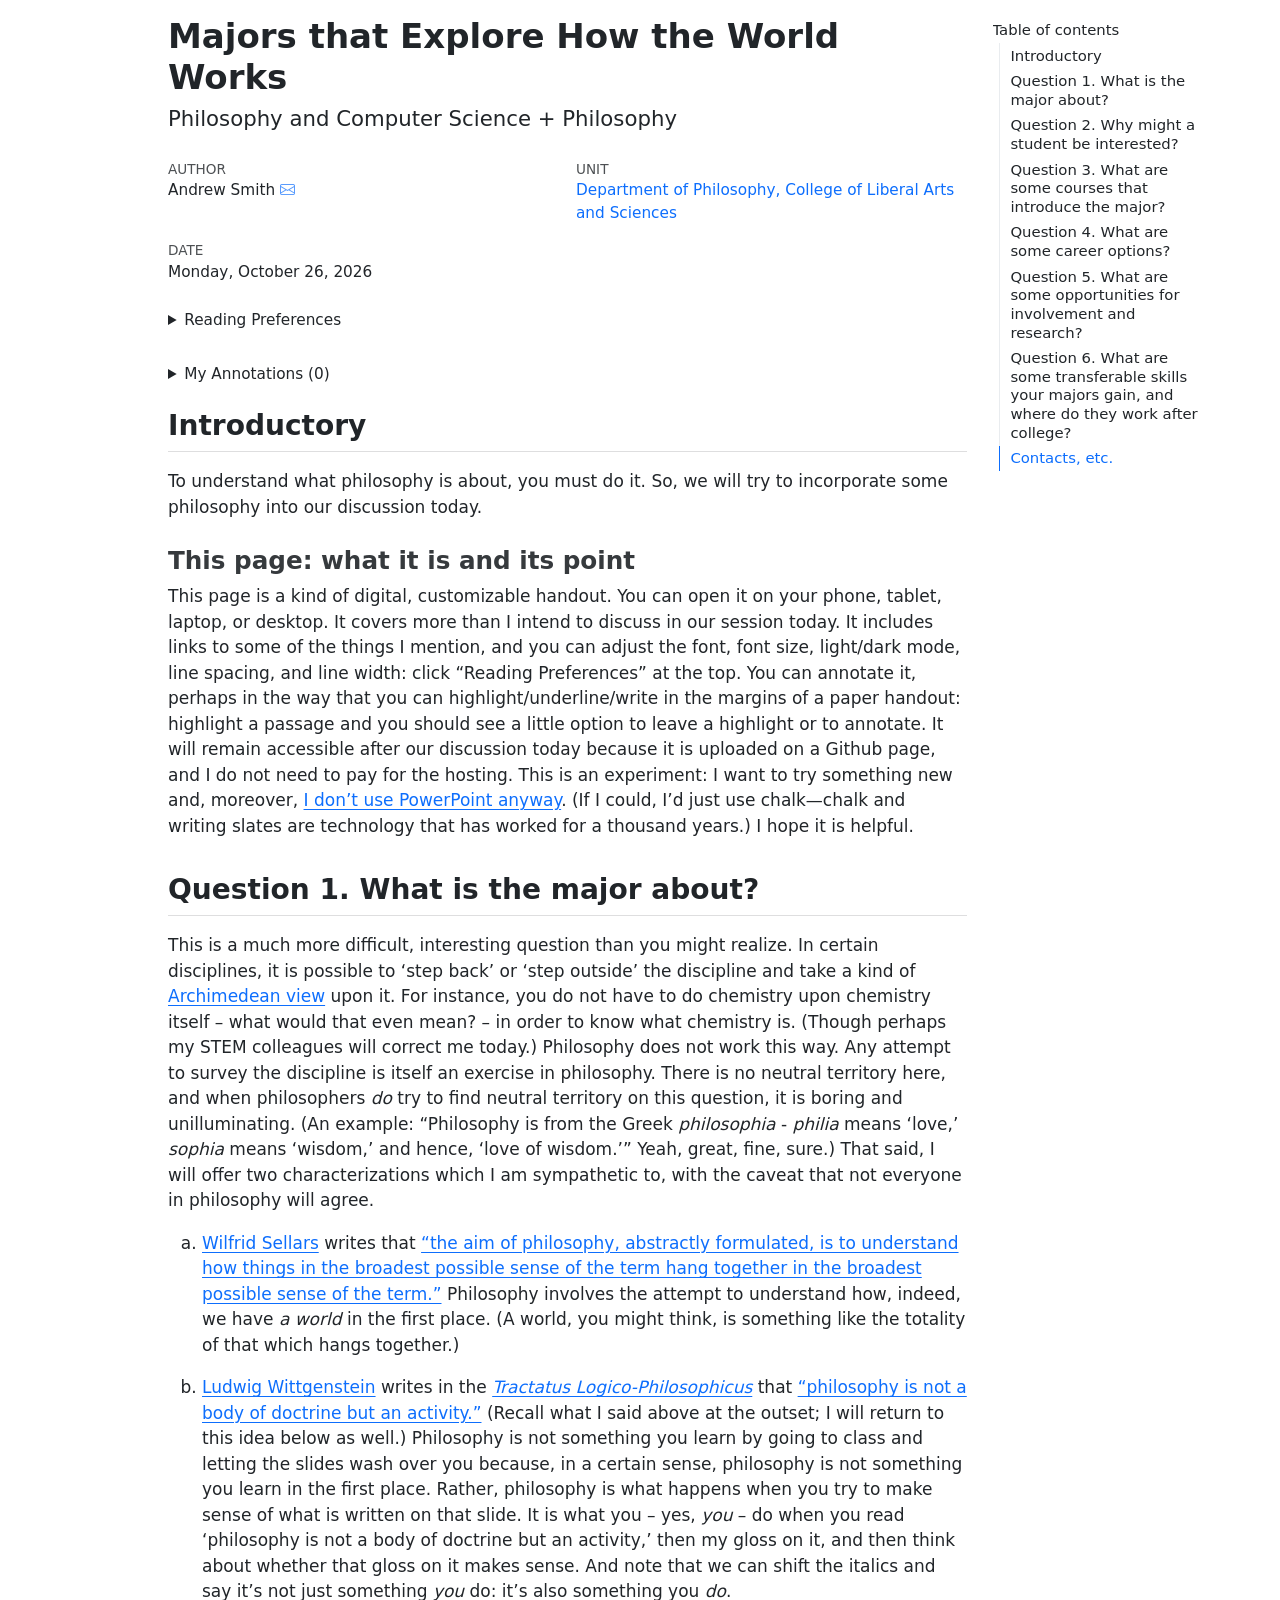
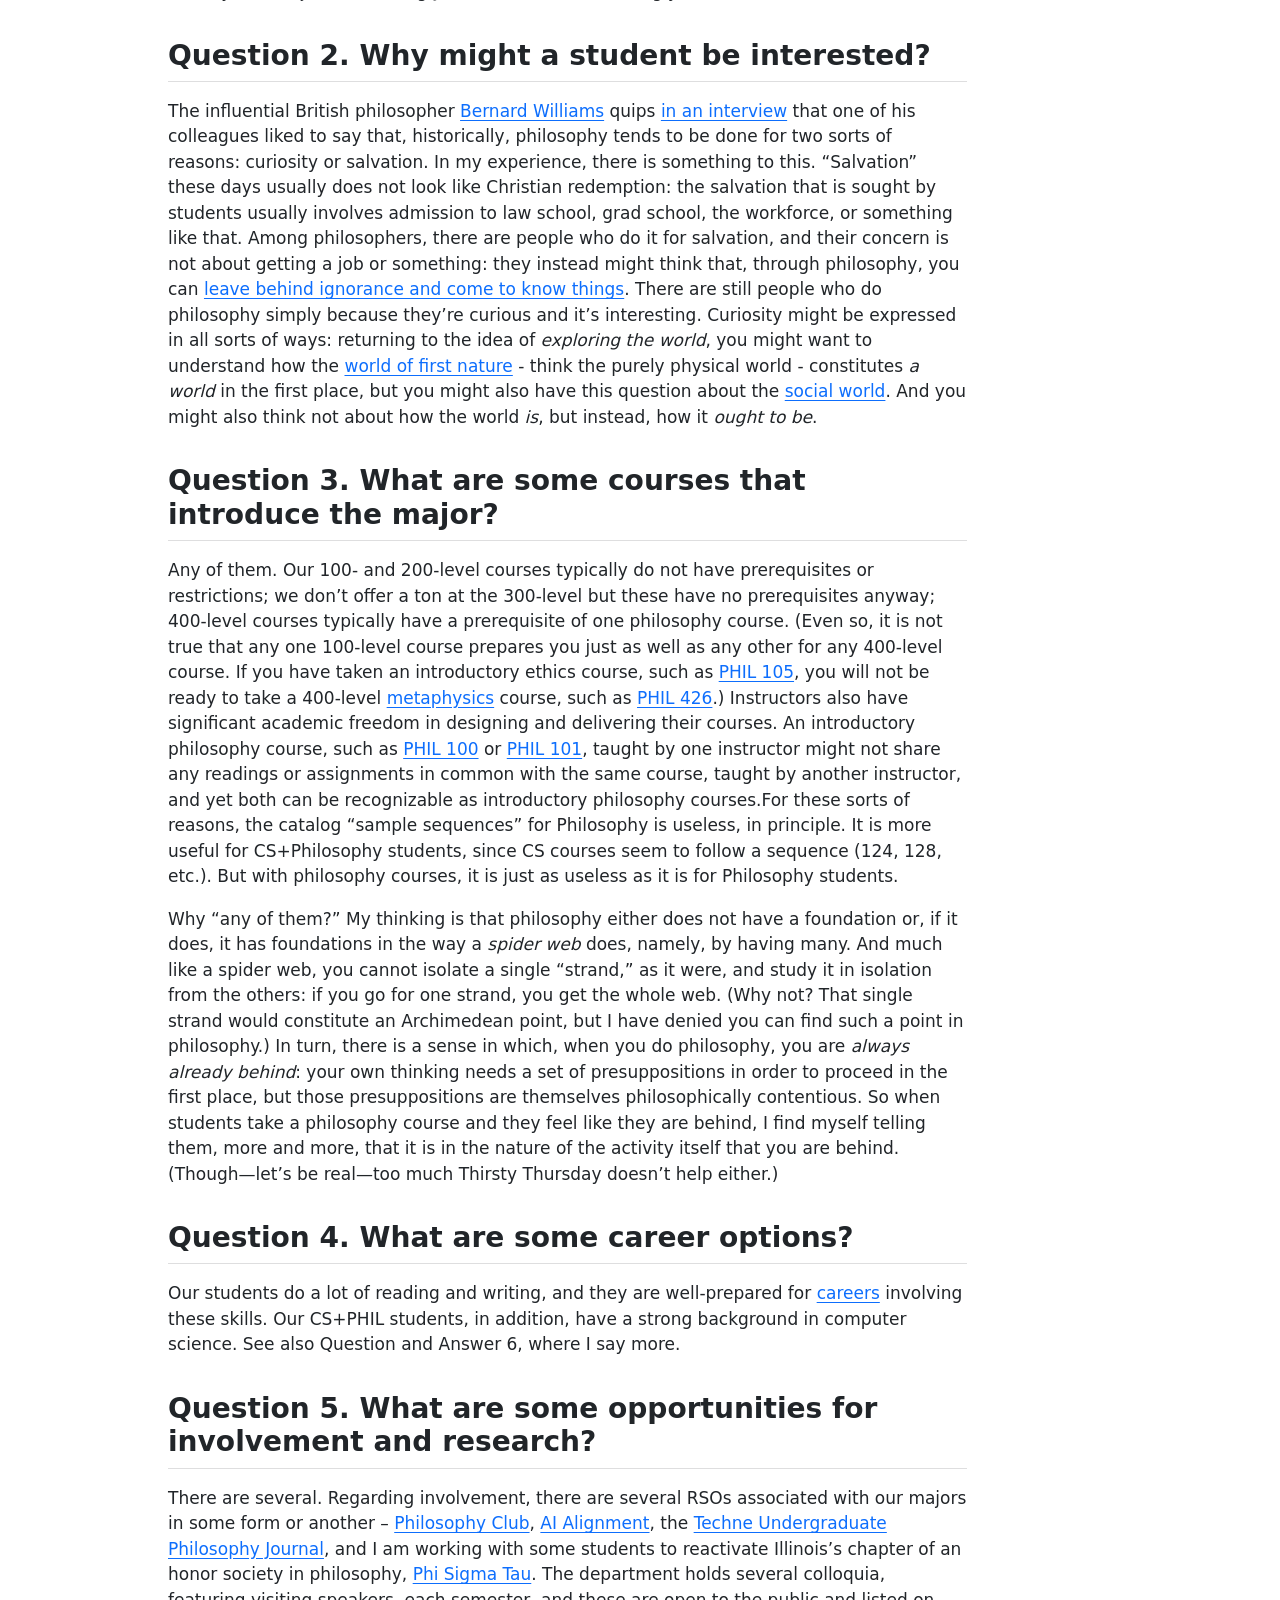
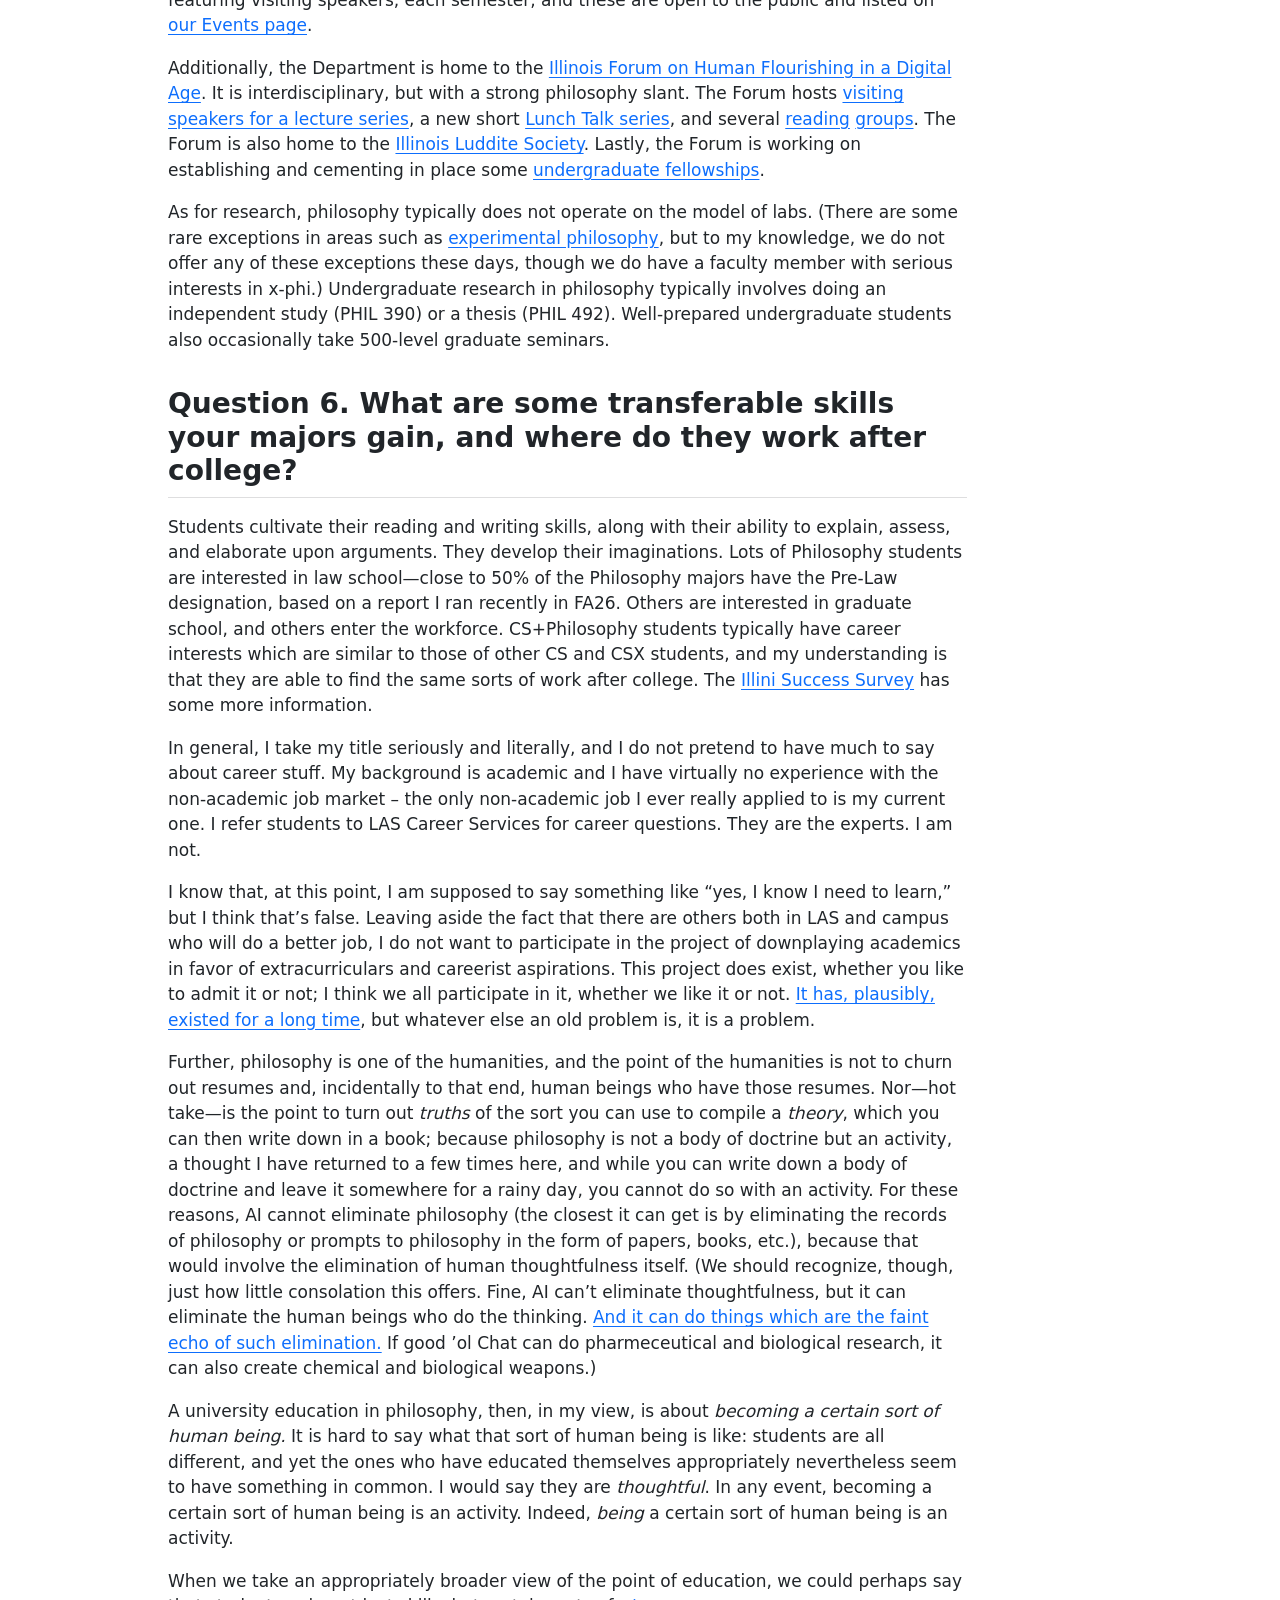
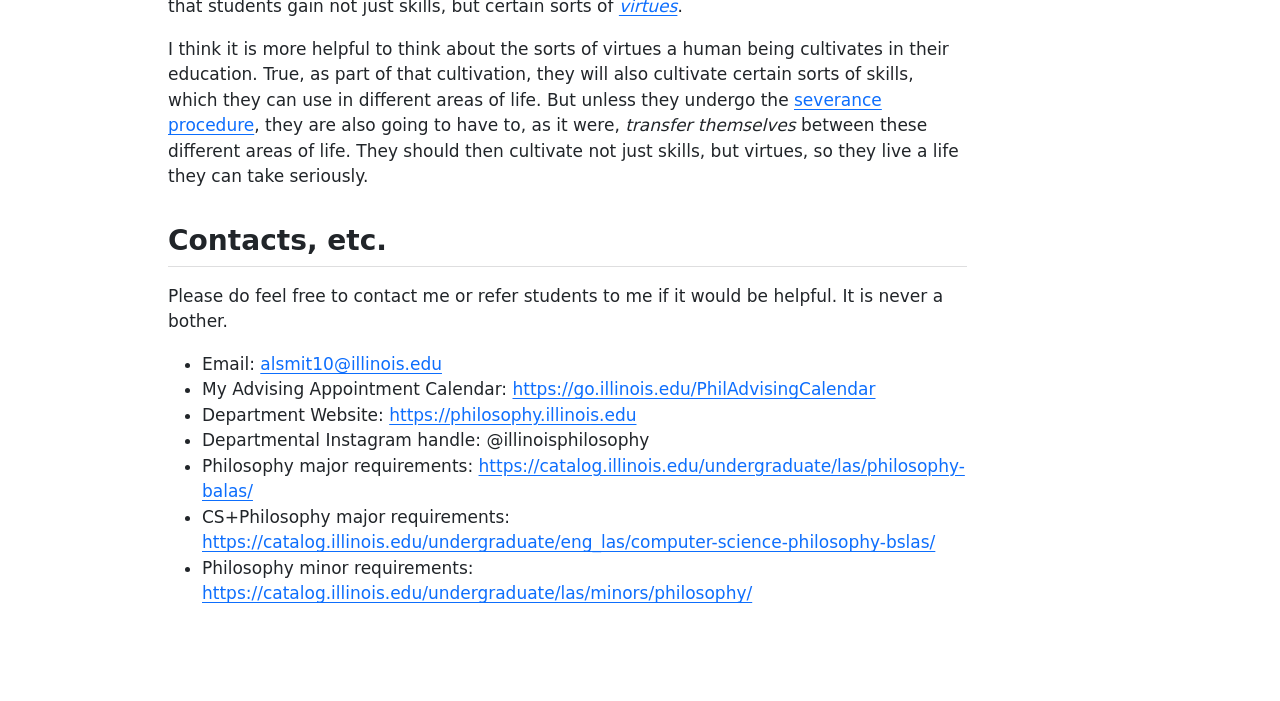
==== commit 3976a341: "Updated .qmd content" ====
--- a/index.html
+++ b/index.html
@@ -262,7 +262,7 @@
 <p>To understand what philosophy is about, you must do it. So, we will try to incorporate some philosophy into our discussion today.</p>
 <section id="this-page-what-it-is-and-its-point" class="level3">
 <h3 class="anchored" data-anchor-id="this-page-what-it-is-and-its-point">This page: what it is and its point</h3>
-<p>This page is a kind of digital, customizable handout. It includes links to some of the things I mention, and you can adjust the font, font size, light/dark mode, line spacing, and line width. You can annotate it, perhaps in the way that you can highlight/underline/write in the margins of a paper handout. It will remain accessible after our discussion today because it is uploaded on a Github page, and I do not need to pay for the hosting. This is an experiment: I want to try something new and, moreover, <a href="https://youtu.be/abr0UUKP1pU?si=8an2Hl-9CQyocY5u">I don’t use PowerPoint anyway</a>. I hope it is helpful.</p>
+<p>This page is a kind of digital, customizable handout. You can open it on your phone, tablet, laptop, or desktop. It covers more than I intend to discuss in our session today. It includes links to some of the things I mention, and you can adjust the font, font size, light/dark mode, line spacing, and line width: click “Reading Preferences” at the top. You can annotate it, perhaps in the way that you can highlight/underline/write in the margins of a paper handout: highlight a passage and you should see a little option to leave a highlight or to annotate. It will remain accessible after our discussion today because it is uploaded on a Github page, and I do not need to pay for the hosting. This is an experiment: I want to try something new and, moreover, <a href="https://youtu.be/abr0UUKP1pU?si=8an2Hl-9CQyocY5u">I don’t use PowerPoint anyway</a>. (If I could, I’d just use chalk—chalk and writing slates are technology that has worked for a thousand years.) I hope it is helpful.</p>
 </section>
 </section>
 <section id="question-1.-what-is-the-major-about" class="level2">
@@ -275,11 +275,11 @@
 </section>
 <section id="question-2.-why-might-a-student-be-interested" class="level2">
 <h2 class="anchored" data-anchor-id="question-2.-why-might-a-student-be-interested">Question 2. Why might a student be interested?</h2>
-<p>The influential British philosopher <a href="https://plato.stanford.edu/entries/williams-bernard/">Bernard Williams</a> quips <a href="https://manwithoutqualities.com/wp-content/uploads/2015/12/harvardreview_2004_0012_0001_0080_0091pdfnameharvardreview_2004_0012_0001_0080_0091.pdf">in an interview</a> that one of his colleagues liked to say that, historically, philosophy tends to be done for two sorts of reasons: curiosity and salvation. In my experience, this is accurate. “Salvation” these days usually does not look like Christian redemption: the salvation that is sought by students usually involves admission to law school, grad school, the workforce, or something like that. Among philosophers, there are people who do it for salvation, and their concern is not about getting a job or something: they instead might think that, through philosophy, you can <a href="https://en.wikipedia.org/wiki/Allegory_of_the_cave">leave behind ignorance and come to know things</a>. There are still people who do philosophy simply because they’re curious and it’s interesting. Curiosity might be expressed in all sorts of ways: returning to the idea of <em>exploring the world</em>, you might want to understand how the <a href="https://plato.stanford.edu/entries/hermeneutics/#HermAnglAmerPhil:~:text=2007%29%2E-,John,place%2E">world of first nature</a> - think the purely physical world - constitutes <em>a world</em> in the first place, but you might also have this question about the <a href="https://plato.stanford.edu/entries/hermeneutics/#HermAnglAmerPhil:~:text=place%2E-,McDowell,84%29%2E">social world</a>.</p>
+<p>The influential British philosopher <a href="https://plato.stanford.edu/entries/williams-bernard/">Bernard Williams</a> quips <a href="https://manwithoutqualities.com/wp-content/uploads/2015/12/harvardreview_2004_0012_0001_0080_0091pdfnameharvardreview_2004_0012_0001_0080_0091.pdf">in an interview</a> that one of his colleagues liked to say that, historically, philosophy tends to be done for two sorts of reasons: curiosity or salvation. In my experience, there is something to this. “Salvation” these days usually does not look like Christian redemption: the salvation that is sought by students usually involves admission to law school, grad school, the workforce, or something like that. Among philosophers, there are people who do it for salvation, and their concern is not about getting a job or something: they instead might think that, through philosophy, you can <a href="https://en.wikipedia.org/wiki/Allegory_of_the_cave">leave behind ignorance and come to know things</a>. There are still people who do philosophy simply because they’re curious and it’s interesting. Curiosity might be expressed in all sorts of ways: returning to the idea of <em>exploring the world</em>, you might want to understand how the <a href="https://plato.stanford.edu/entries/hermeneutics/#HermAnglAmerPhil:~:text=2007%29%2E-,John,place%2E">world of first nature</a> - think the purely physical world - constitutes <em>a world</em> in the first place, but you might also have this question about the <a href="https://plato.stanford.edu/entries/hermeneutics/#HermAnglAmerPhil:~:text=place%2E-,McDowell,84%29%2E">social world</a>. And you might also think not about how the world <em>is</em>, but instead, how it <em>ought to be</em>.</p>
 </section>
 <section id="question-3.-what-are-some-courses-that-introduce-the-major" class="level2">
 <h2 class="anchored" data-anchor-id="question-3.-what-are-some-courses-that-introduce-the-major">Question 3. What are some courses that introduce the major?</h2>
-<p>Any of them. Our 100- and 200-level courses typically do not have prerequisites or restrictions; we don’t offer a ton at the 300-level but these have no prerequisites anyway; 400-level courses typically have a prerequisite of one philosophy course. (Even so, it is not true that any one 100-level course prepares you just as well as any other for any 400-level course. If you have taken an introductory ethics course, such as <a href="https://courses.illinois.edu/schedule/2027/spring/PHIL/105">PHIL 105</a>, you will not be ready to take a 400-level <a href="https://plato.stanford.edu/entries/metaphysics/">metaphysics</a> course, such as <a href="https://courses.illinois.edu/schedule/2027/spring/PHIL/426">PHIL 426</a>.) Instructors also have significant academic freedom in designing and delivering their courses. An introductory philosophy course, such as <a href="https://courses.illinois.edu/schedule/2027/spring/PHIL/100">PHIL 100</a> or <a href="https://courses.illinois.edu/schedule/2027/spring/PHIL/101">PHIL 101</a>, taught by one instructor might not share any readings or assignments in common with the same course, taught by another instructor, and yet both can be recognizable as introductory philosophy courses.</p>
+<p>Any of them. Our 100- and 200-level courses typically do not have prerequisites or restrictions; we don’t offer a ton at the 300-level but these have no prerequisites anyway; 400-level courses typically have a prerequisite of one philosophy course. (Even so, it is not true that any one 100-level course prepares you just as well as any other for any 400-level course. If you have taken an introductory ethics course, such as <a href="https://courses.illinois.edu/schedule/2027/spring/PHIL/105">PHIL 105</a>, you will not be ready to take a 400-level <a href="https://plato.stanford.edu/entries/metaphysics/">metaphysics</a> course, such as <a href="https://courses.illinois.edu/schedule/2027/spring/PHIL/426">PHIL 426</a>.) Instructors also have significant academic freedom in designing and delivering their courses. An introductory philosophy course, such as <a href="https://courses.illinois.edu/schedule/2027/spring/PHIL/100">PHIL 100</a> or <a href="https://courses.illinois.edu/schedule/2027/spring/PHIL/101">PHIL 101</a>, taught by one instructor might not share any readings or assignments in common with the same course, taught by another instructor, and yet both can be recognizable as introductory philosophy courses.For these sorts of reasons, the catalog “sample sequences” for Philosophy is useless, in principle. It is more useful for CS+Philosophy students, since CS courses seem to follow a sequence (124, 128, etc.). But with philosophy courses, it is just as useless as it is for Philosophy students.</p>
 <p>Why “any of them?” My thinking is that philosophy either does not have a foundation or, if it does, it has foundations in the way a <em>spider web</em> does, namely, by having many. And much like a spider web, you cannot isolate a single “strand,” as it were, and study it in isolation from the others: if you go for one strand, you get the whole web. (Why not? That single strand would constitute an Archimedean point, but I have denied you can find such a point in philosophy.) In turn, there is a sense in which, when you do philosophy, you are <em>always already behind</em>: your own thinking needs a set of presuppositions in order to proceed in the first place, but those presuppositions are themselves philosophically contentious. So when students take a philosophy course and they feel like they are behind, I find myself telling them, more and more, that it is in the nature of the activity itself that you are behind. (Though—let’s be real—too much Thirsty Thursday doesn’t help either.)</p>
 </section>
 <section id="question-4.-what-are-some-career-options" class="level2">
@@ -297,7 +297,7 @@
 <p>Students cultivate their reading and writing skills, along with their ability to explain, assess, and elaborate upon arguments. They develop their imaginations. Lots of Philosophy students are interested in law school—close to 50% of the Philosophy majors have the Pre-Law designation, based on a report I ran recently in FA26. Others are interested in graduate school, and others enter the workforce. CS+Philosophy students typically have career interests which are similar to those of other CS and CSX students, and my understanding is that they are able to find the same sorts of work after college. The <a href="https://illinisuccess.illinois.edu/">Illini Success Survey</a> has some more information.</p>
 <p>In general, I take my title seriously and literally, and I do not pretend to have much to say about career stuff. My background is academic and I have virtually no experience with the non-academic job market – the only non-academic job I ever really applied to is my current one. I refer students to LAS Career Services for career questions. They are the experts. I am not.</p>
 <p>I know that, at this point, I am supposed to say something like “yes, I know I need to learn,” but I think that’s false. Leaving aside the fact that there are others both in LAS and campus who will do a better job, I do not want to participate in the project of downplaying academics in favor of extracurriculars and careerist aspirations. This project does exist, whether you like to admit it or not; I think we all participate in it, whether we like it or not. <a href="https://plato.stanford.edu/entries/sophists/">It has, plausibly, existed for a long time</a>, but whatever else an old problem is, it is a problem.</p>
-<p>Philosophy is one of the humanities, and the point of the humanities is not to churn out resumes and, incidentally to that end, human beings who have those resumes. Nor—hot take—is the point to turn out <em>truths</em> of the sort you can use to compile a <em>theory</em>, which you can then write down in a book; because philosophy is not a body of doctrine but an activity, a thought I have returned to a few times here, and while you can write down a body of doctrine and leave it somewhere for a rainy day, you cannot do so with an activity.</p>
+<p>Further, philosophy is one of the humanities, and the point of the humanities is not to churn out resumes and, incidentally to that end, human beings who have those resumes. Nor—hot take—is the point to turn out <em>truths</em> of the sort you can use to compile a <em>theory</em>, which you can then write down in a book; because philosophy is not a body of doctrine but an activity, a thought I have returned to a few times here, and while you can write down a body of doctrine and leave it somewhere for a rainy day, you cannot do so with an activity. For these reasons, AI cannot eliminate philosophy (the closest it can get is by eliminating the records of philosophy or prompts to philosophy in the form of papers, books, etc.), because that would involve the elimination of human thoughtfulness itself. (We should recognize, though, just how little consolation this offers. Fine, AI can’t eliminate thoughtfulness, but it can eliminate the human beings who do the thinking. <a href="https://www.ft.com/content/5630ed79-a263-41ed-9a1a-321617ae310e?syn-25a6b1a6=1">And it can do things which are the faint echo of such elimination.</a> If good ’ol Chat can do pharmeceutical and biological research, it can also create chemical and biological weapons.)</p>
 <p>A university education in philosophy, then, in my view, is about <em>becoming a certain sort of human being.</em> It is hard to say what that sort of human being is like: students are all different, and yet the ones who have educated themselves appropriately nevertheless seem to have something in common. I would say they are <em>thoughtful</em>. In any event, becoming a certain sort of human being is an activity. Indeed, <em>being</em> a certain sort of human being is an activity.</p>
 <p>When we take an appropriately broader view of the point of education, we could perhaps say that students gain not just skills, but certain sorts of <a href="https://plato.stanford.edu/entries/ethics-virtue/#Virt"><em>virtues</em></a>.</p>
 <p>I think it is more helpful to think about the sorts of virtues a human being cultivates in their education. True, as part of that cultivation, they will also cultivate certain sorts of skills, which they can use in different areas of life. But unless they undergo the <a href="https://severance-tv.fandom.com/wiki/Severance_Procedure">severance procedure</a>, they are also going to have to, as it were, <em>transfer themselves</em> between these different areas of life. They should then cultivate not just skills, but virtues, so they live a life they can take seriously.</p>
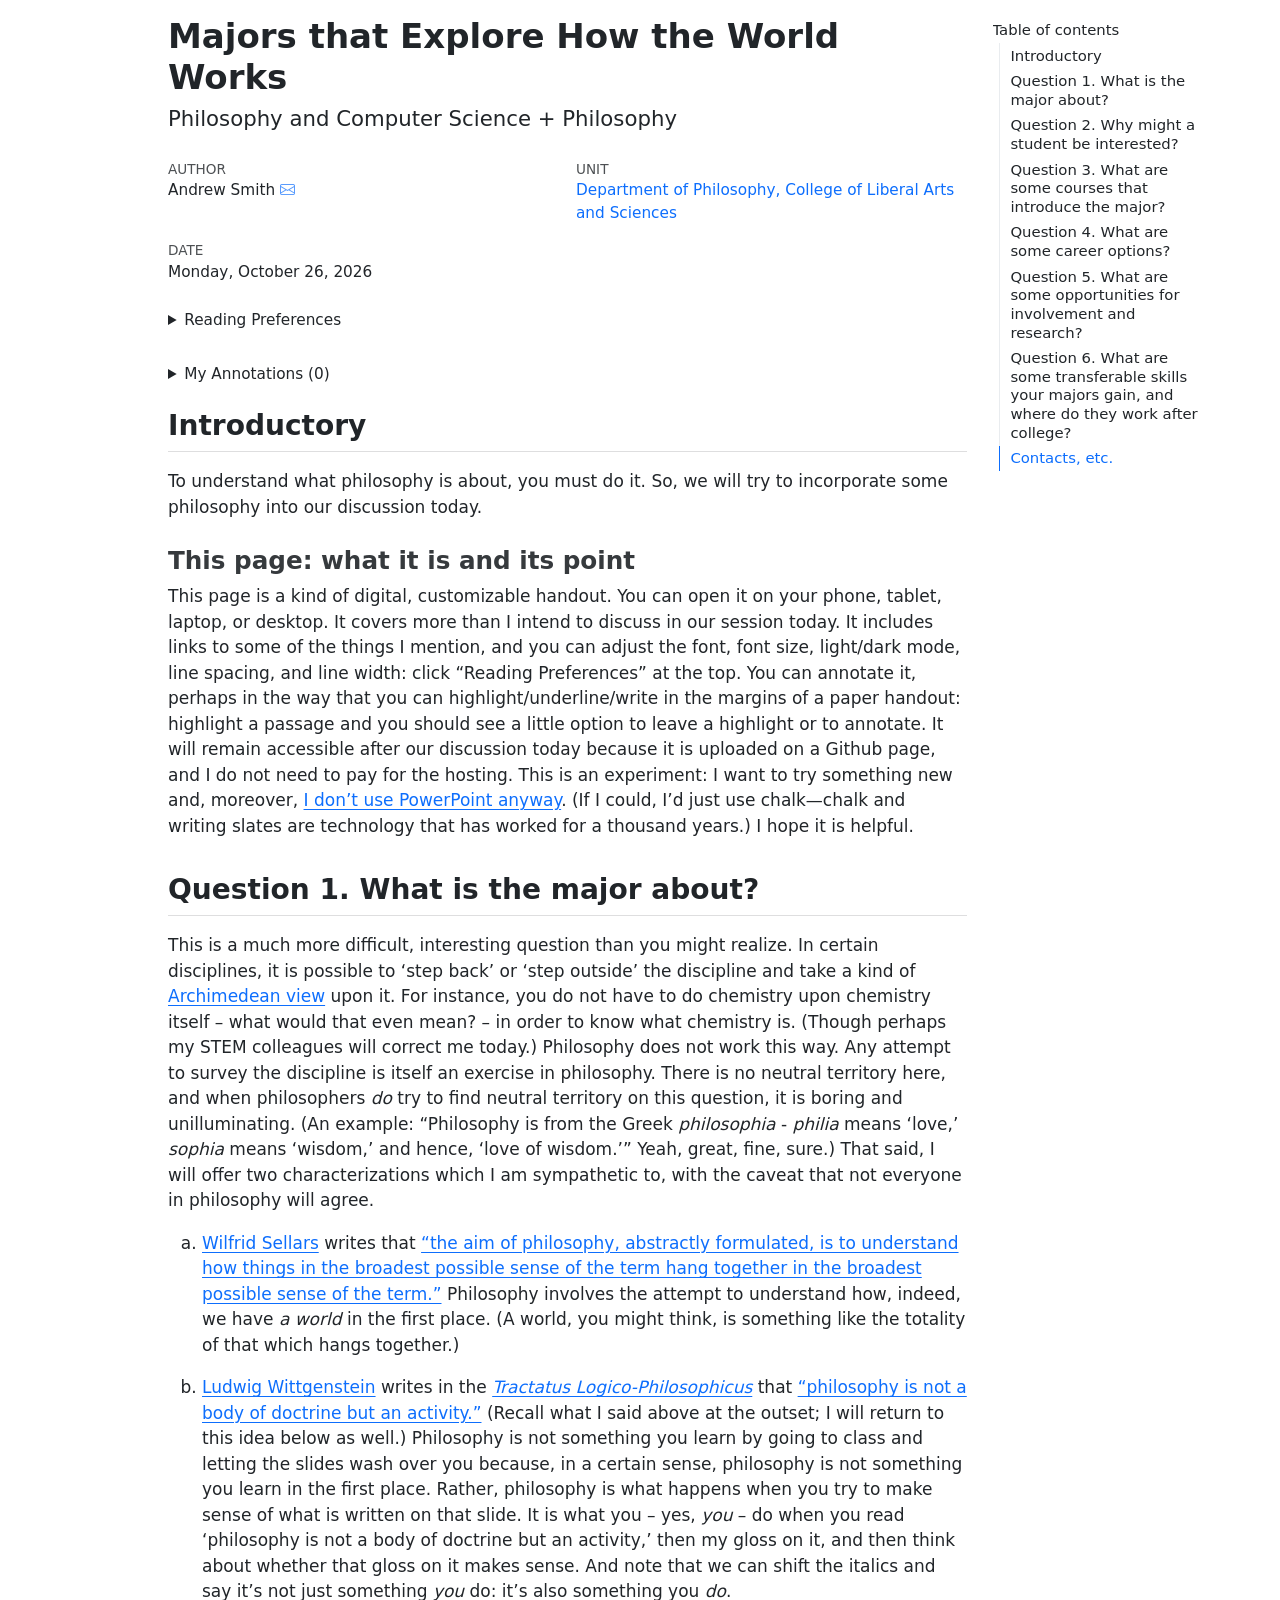
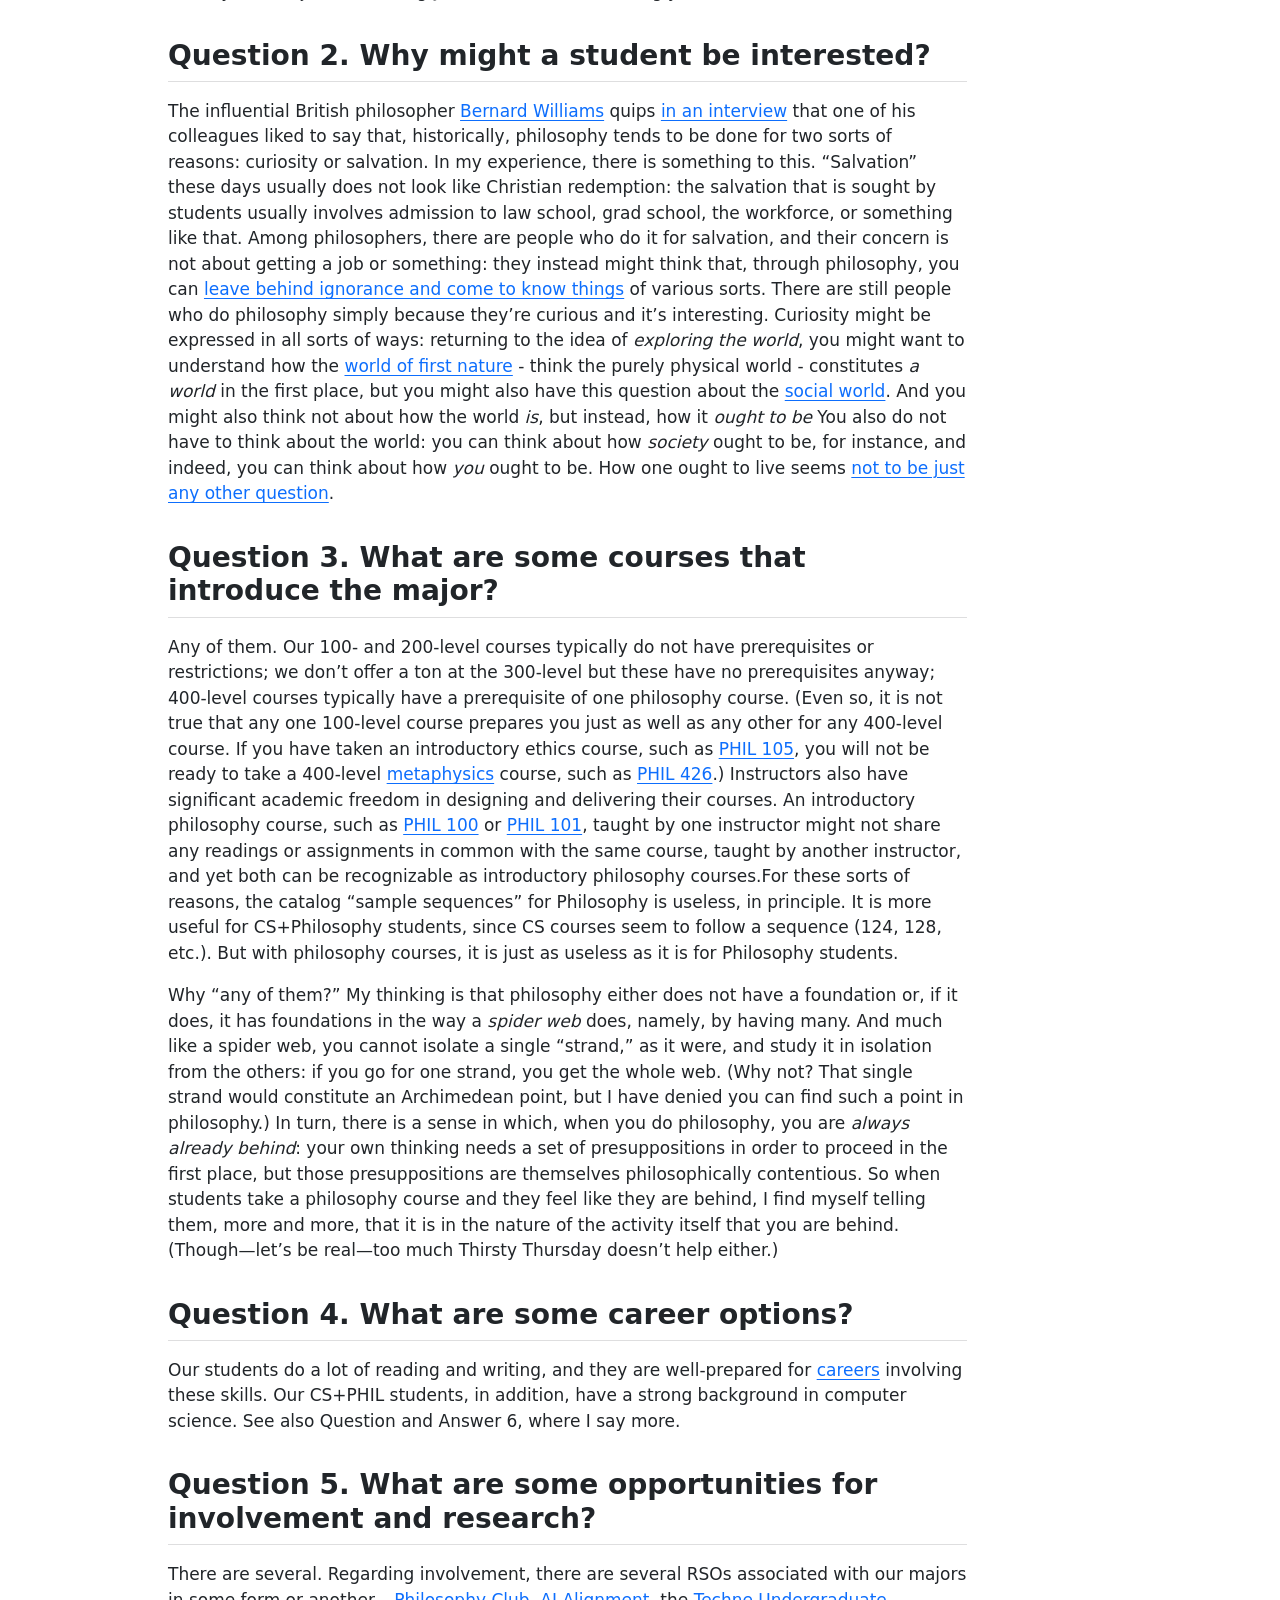
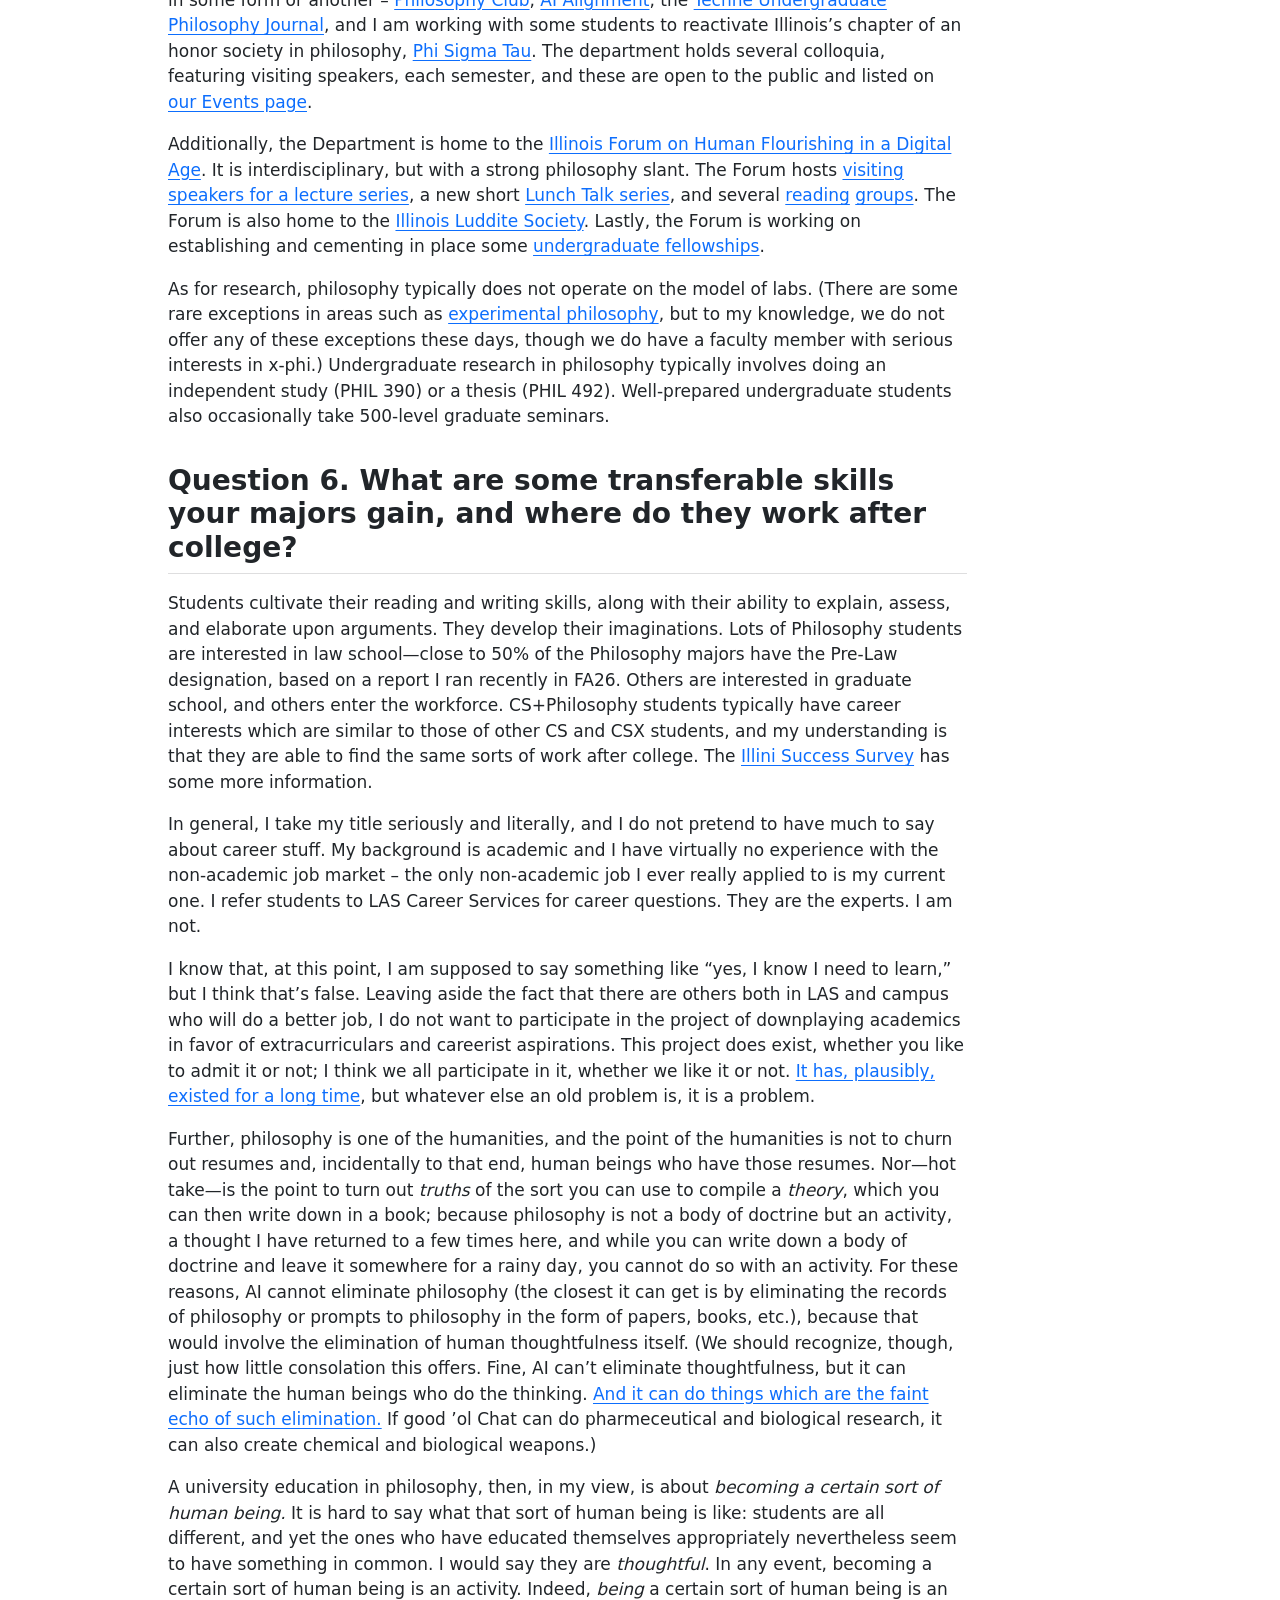
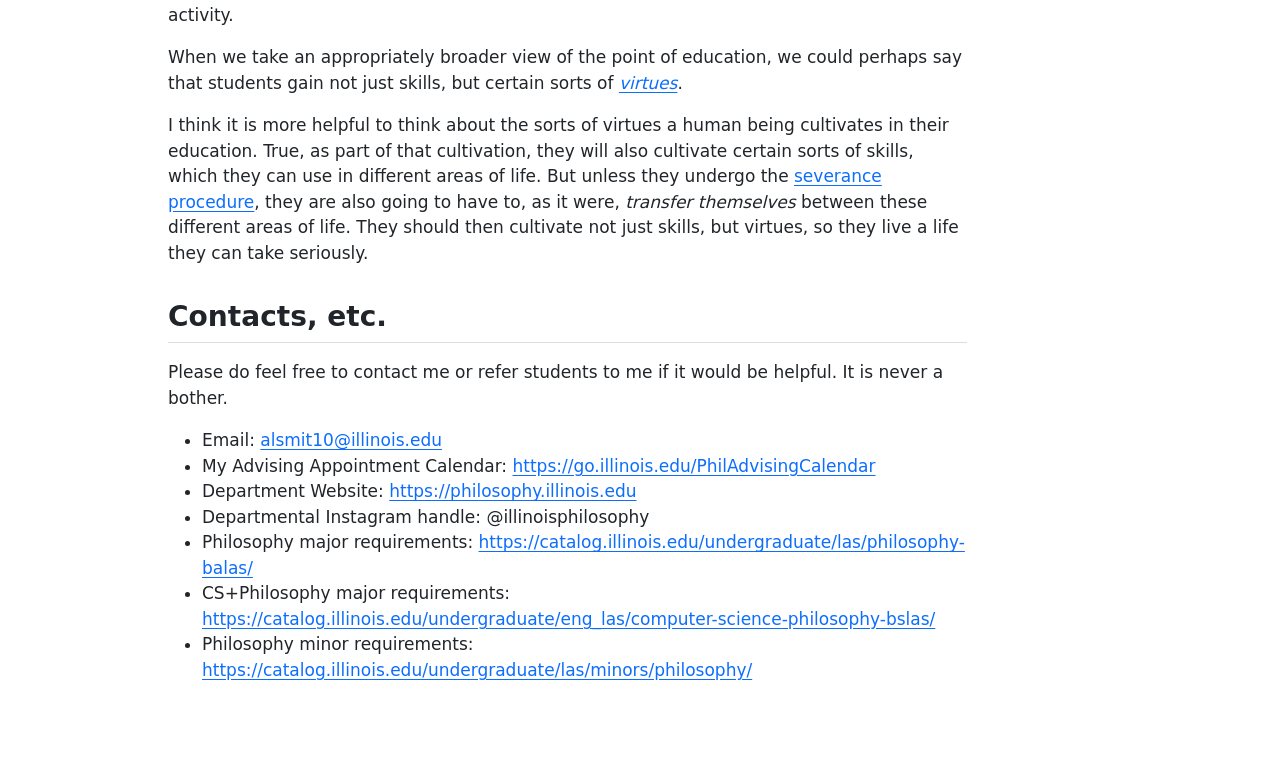
==== commit 676998b5: "revisions" ====
--- a/index.html
+++ b/index.html
@@ -275,7 +275,7 @@
 </section>
 <section id="question-2.-why-might-a-student-be-interested" class="level2">
 <h2 class="anchored" data-anchor-id="question-2.-why-might-a-student-be-interested">Question 2. Why might a student be interested?</h2>
-<p>The influential British philosopher <a href="https://plato.stanford.edu/entries/williams-bernard/">Bernard Williams</a> quips <a href="https://manwithoutqualities.com/wp-content/uploads/2015/12/harvardreview_2004_0012_0001_0080_0091pdfnameharvardreview_2004_0012_0001_0080_0091.pdf">in an interview</a> that one of his colleagues liked to say that, historically, philosophy tends to be done for two sorts of reasons: curiosity or salvation. In my experience, there is something to this. “Salvation” these days usually does not look like Christian redemption: the salvation that is sought by students usually involves admission to law school, grad school, the workforce, or something like that. Among philosophers, there are people who do it for salvation, and their concern is not about getting a job or something: they instead might think that, through philosophy, you can <a href="https://en.wikipedia.org/wiki/Allegory_of_the_cave">leave behind ignorance and come to know things</a>. There are still people who do philosophy simply because they’re curious and it’s interesting. Curiosity might be expressed in all sorts of ways: returning to the idea of <em>exploring the world</em>, you might want to understand how the <a href="https://plato.stanford.edu/entries/hermeneutics/#HermAnglAmerPhil:~:text=2007%29%2E-,John,place%2E">world of first nature</a> - think the purely physical world - constitutes <em>a world</em> in the first place, but you might also have this question about the <a href="https://plato.stanford.edu/entries/hermeneutics/#HermAnglAmerPhil:~:text=place%2E-,McDowell,84%29%2E">social world</a>. And you might also think not about how the world <em>is</em>, but instead, how it <em>ought to be</em>.</p>
+<p>The influential British philosopher <a href="https://plato.stanford.edu/entries/williams-bernard/">Bernard Williams</a> quips <a href="https://manwithoutqualities.com/wp-content/uploads/2015/12/harvardreview_2004_0012_0001_0080_0091pdfnameharvardreview_2004_0012_0001_0080_0091.pdf">in an interview</a> that one of his colleagues liked to say that, historically, philosophy tends to be done for two sorts of reasons: curiosity or salvation. In my experience, there is something to this. “Salvation” these days usually does not look like Christian redemption: the salvation that is sought by students usually involves admission to law school, grad school, the workforce, or something like that. Among philosophers, there are people who do it for salvation, and their concern is not about getting a job or something: they instead might think that, through philosophy, you can <a href="https://en.wikipedia.org/wiki/Allegory_of_the_cave">leave behind ignorance and come to know things</a> of various sorts. There are still people who do philosophy simply because they’re curious and it’s interesting. Curiosity might be expressed in all sorts of ways: returning to the idea of <em>exploring the world</em>, you might want to understand how the <a href="https://plato.stanford.edu/entries/hermeneutics/#HermAnglAmerPhil:~:text=2007%29%2E-,John,place%2E">world of first nature</a> - think the purely physical world - constitutes <em>a world</em> in the first place, but you might also have this question about the <a href="https://plato.stanford.edu/entries/hermeneutics/#HermAnglAmerPhil:~:text=place%2E-,McDowell,84%29%2E">social world</a>. And you might also think not about how the world <em>is</em>, but instead, how it <em>ought to be</em> You also do not have to think about the world: you can think about how <em>society</em> ought to be, for instance, and indeed, you can think about how <em>you</em> ought to be. How one ought to live seems <a href="https://archive.org/details/bernard-williams-ethics-and-the-limits-of-philosophy/page/1/mode/1up#:~:text=I%20T%20IS%20NOT%20a%20trivial%20question%2C%20Socrates%20said%3A%20what%20we%20are%20talking%20about%20is%20how%20one%20should%20live">not to be just any other question</a>.</p>
 </section>
 <section id="question-3.-what-are-some-courses-that-introduce-the-major" class="level2">
 <h2 class="anchored" data-anchor-id="question-3.-what-are-some-courses-that-introduce-the-major">Question 3. What are some courses that introduce the major?</h2>
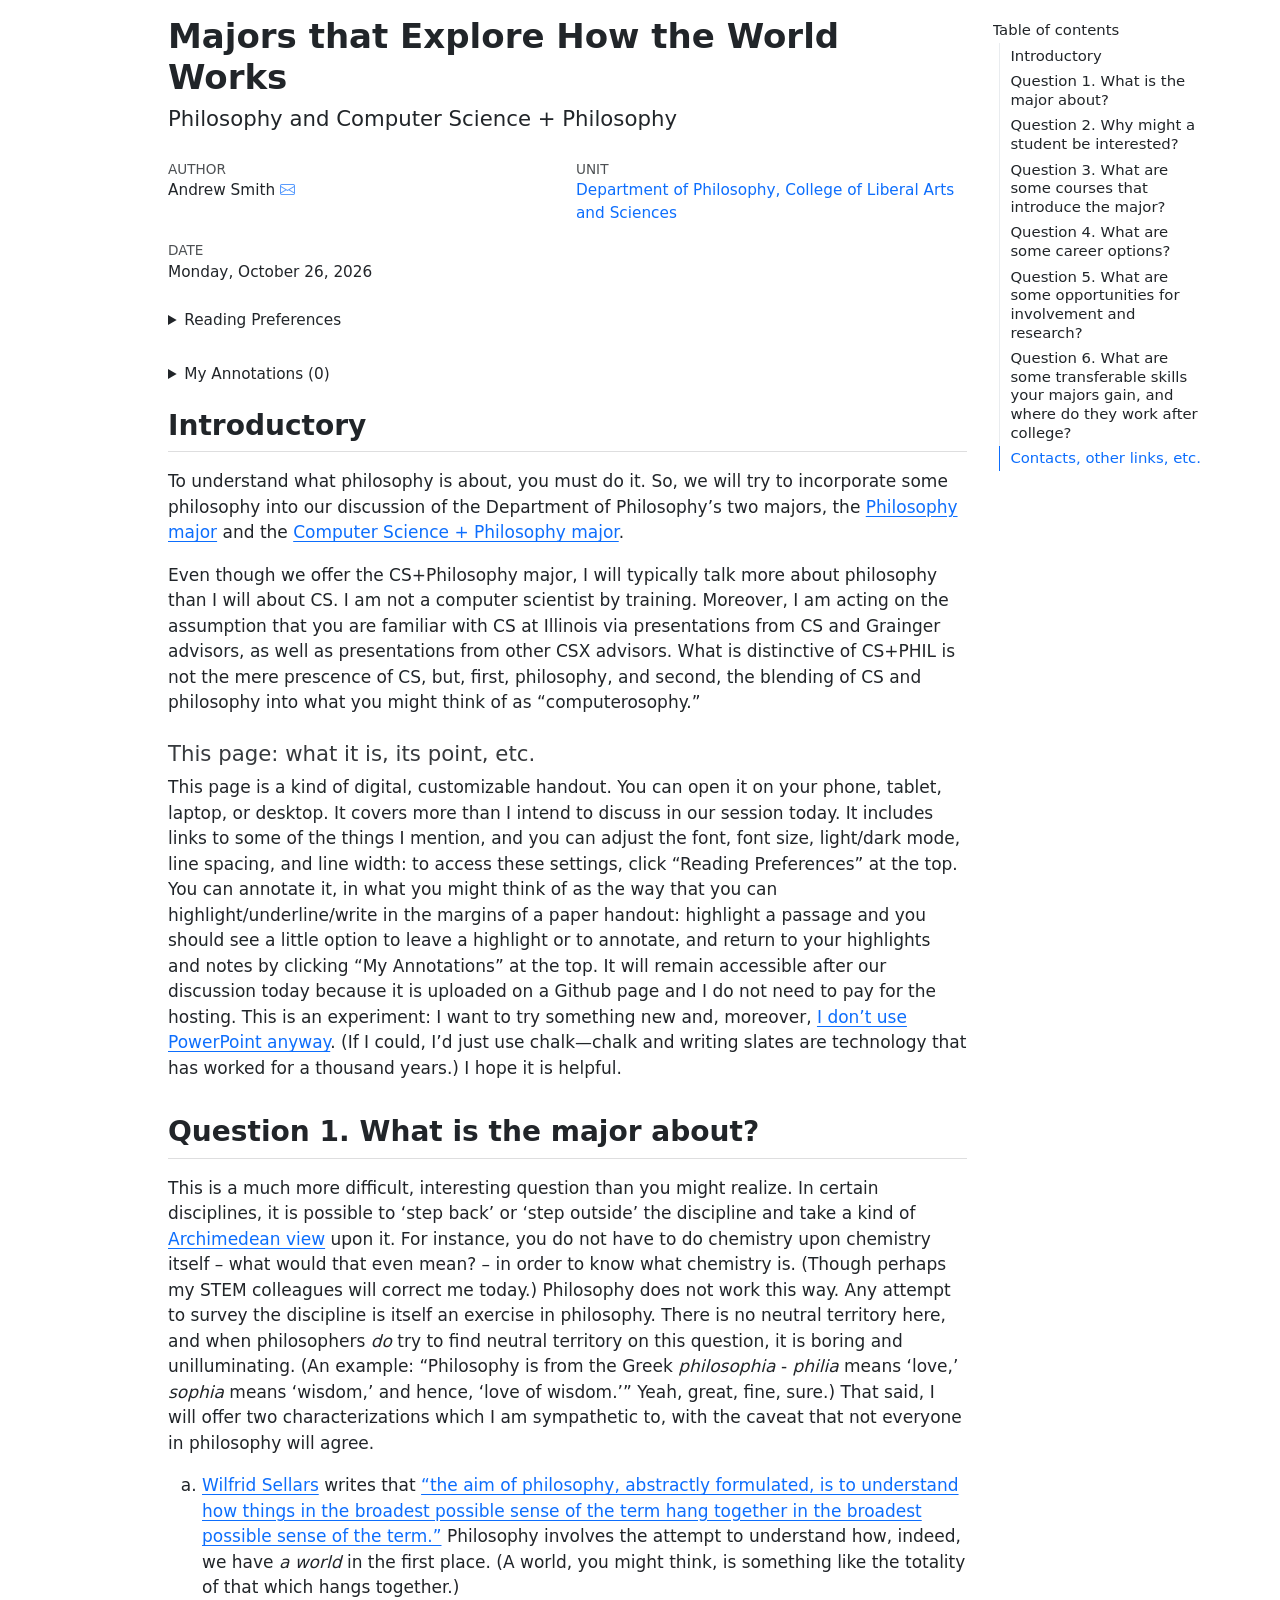
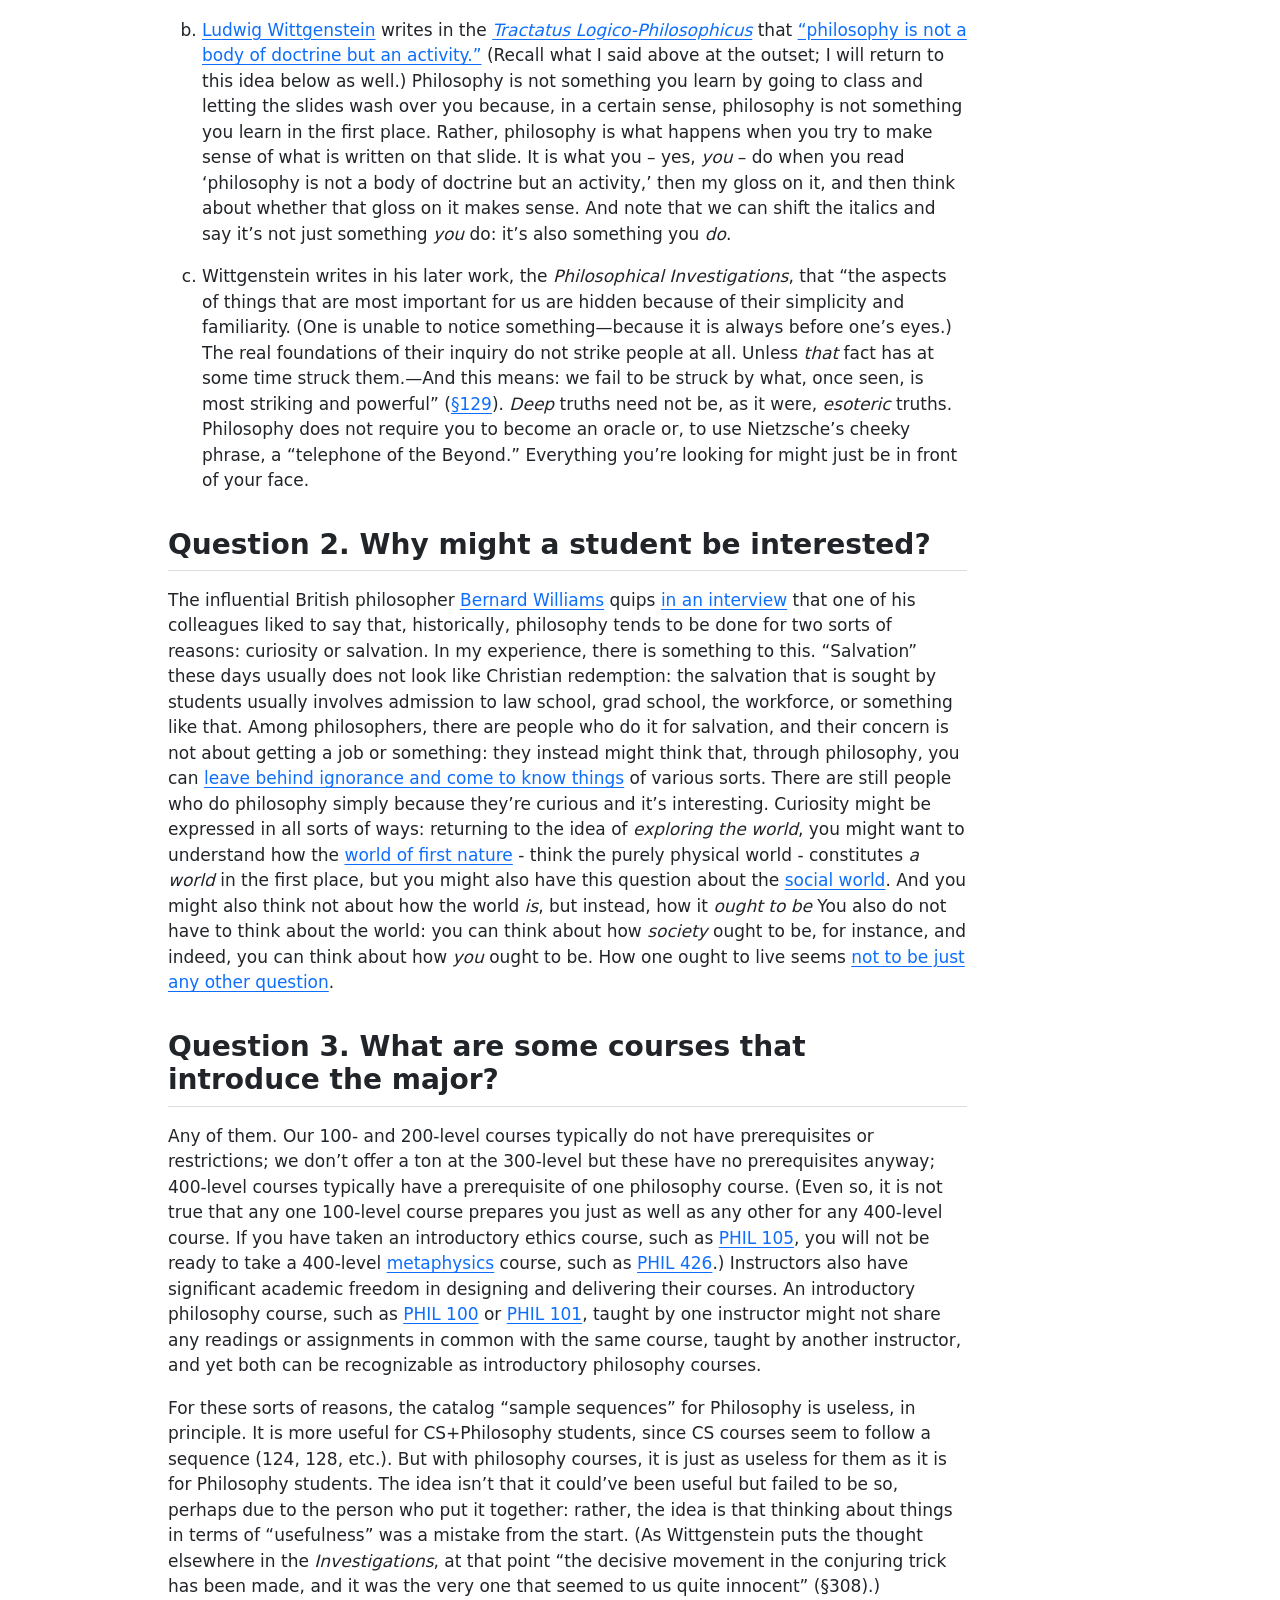
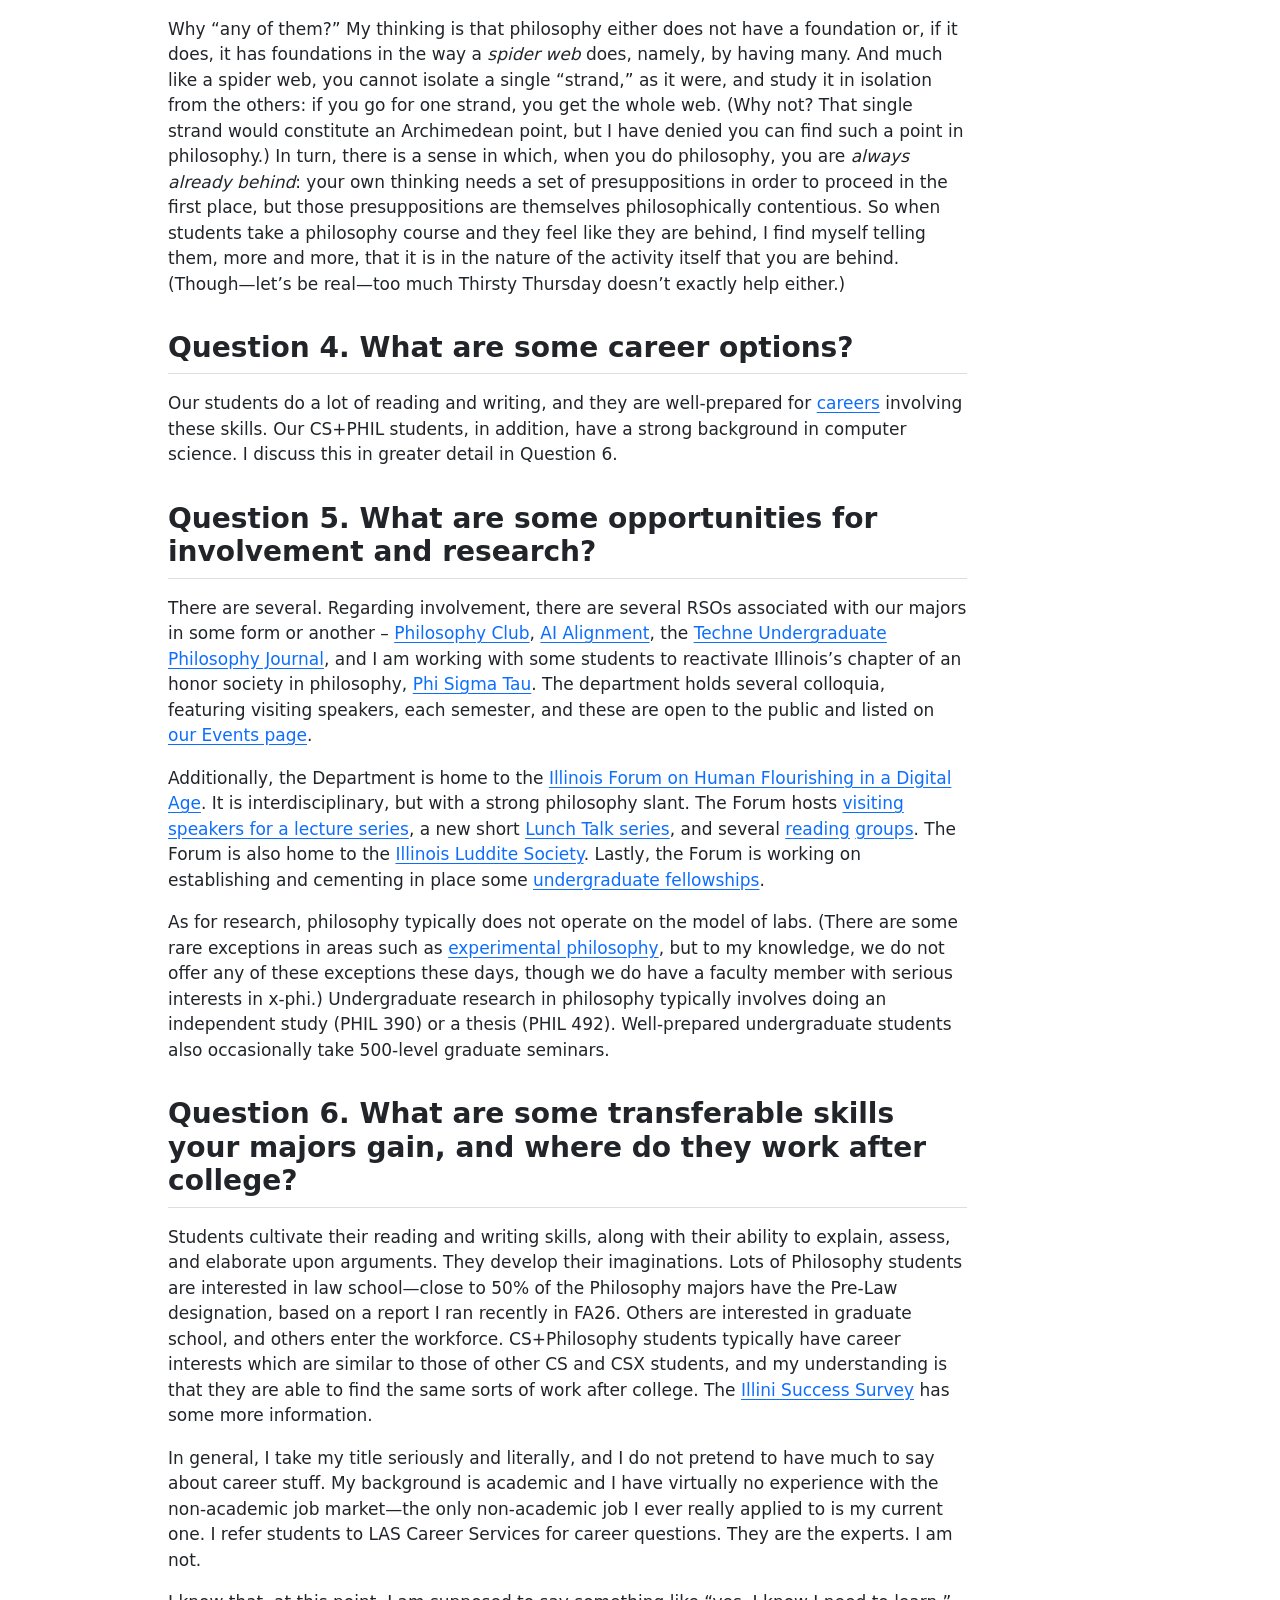
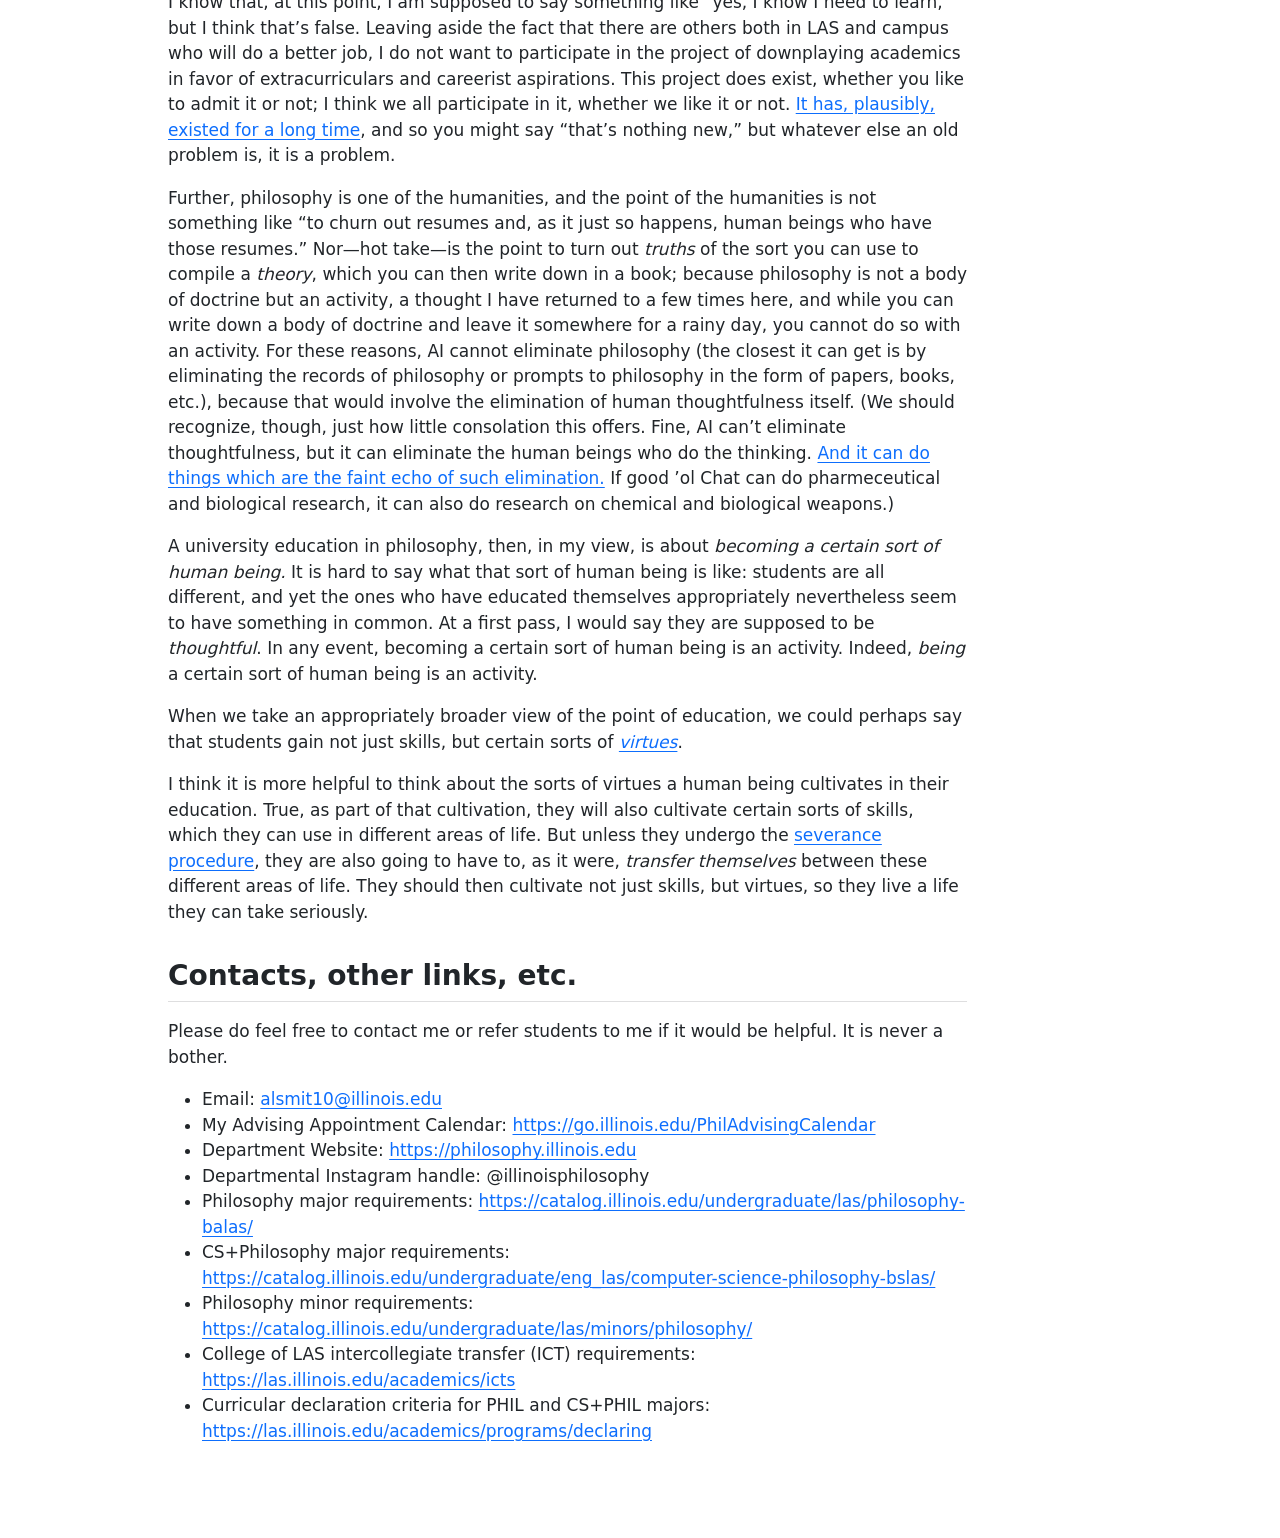
==== commit 574ce599: "revisions" ====
--- a/index.html
+++ b/index.html
@@ -73,17 +73,14 @@
     <h2 id="toc-title">Table of contents</h2>
    
   <ul>
-  <li><a href="#introductory" id="toc-introductory" class="nav-link active" data-scroll-target="#introductory">Introductory</a>
-  <ul class="collapse">
-  <li><a href="#this-page-what-it-is-and-its-point" id="toc-this-page-what-it-is-and-its-point" class="nav-link" data-scroll-target="#this-page-what-it-is-and-its-point">This page: what it is and its point</a></li>
-  </ul></li>
+  <li><a href="#introductory" id="toc-introductory" class="nav-link active" data-scroll-target="#introductory">Introductory</a></li>
   <li><a href="#question-1.-what-is-the-major-about" id="toc-question-1.-what-is-the-major-about" class="nav-link" data-scroll-target="#question-1.-what-is-the-major-about">Question 1. What is the major about?</a></li>
   <li><a href="#question-2.-why-might-a-student-be-interested" id="toc-question-2.-why-might-a-student-be-interested" class="nav-link" data-scroll-target="#question-2.-why-might-a-student-be-interested">Question 2. Why might a student be interested?</a></li>
   <li><a href="#question-3.-what-are-some-courses-that-introduce-the-major" id="toc-question-3.-what-are-some-courses-that-introduce-the-major" class="nav-link" data-scroll-target="#question-3.-what-are-some-courses-that-introduce-the-major">Question 3. What are some courses that introduce the major?</a></li>
   <li><a href="#question-4.-what-are-some-career-options" id="toc-question-4.-what-are-some-career-options" class="nav-link" data-scroll-target="#question-4.-what-are-some-career-options">Question 4. What are some career options?</a></li>
   <li><a href="#question-5.-what-are-some-opportunities-for-involvement-and-research" id="toc-question-5.-what-are-some-opportunities-for-involvement-and-research" class="nav-link" data-scroll-target="#question-5.-what-are-some-opportunities-for-involvement-and-research">Question 5. What are some opportunities for involvement and research?</a></li>
   <li><a href="#question-6.-what-are-some-transferable-skills-your-majors-gain-and-where-do-they-work-after-college" id="toc-question-6.-what-are-some-transferable-skills-your-majors-gain-and-where-do-they-work-after-college" class="nav-link" data-scroll-target="#question-6.-what-are-some-transferable-skills-your-majors-gain-and-where-do-they-work-after-college">Question 6. What are some transferable skills your majors gain, and where do they work after college?</a></li>
-  <li><a href="#contacts-etc." id="toc-contacts-etc." class="nav-link" data-scroll-target="#contacts-etc.">Contacts, etc.</a></li>
+  <li><a href="#contacts-other-links-etc." id="toc-contacts-other-links-etc." class="nav-link" data-scroll-target="#contacts-other-links-etc.">Contacts, other links, etc.</a></li>
   </ul>
 </nav>
 </div>
@@ -259,10 +256,11 @@
 
 <section id="introductory" class="level2">
 <h2 class="anchored" data-anchor-id="introductory">Introductory</h2>
-<p>To understand what philosophy is about, you must do it. So, we will try to incorporate some philosophy into our discussion today.</p>
-<section id="this-page-what-it-is-and-its-point" class="level3">
-<h3 class="anchored" data-anchor-id="this-page-what-it-is-and-its-point">This page: what it is and its point</h3>
-<p>This page is a kind of digital, customizable handout. You can open it on your phone, tablet, laptop, or desktop. It covers more than I intend to discuss in our session today. It includes links to some of the things I mention, and you can adjust the font, font size, light/dark mode, line spacing, and line width: click “Reading Preferences” at the top. You can annotate it, perhaps in the way that you can highlight/underline/write in the margins of a paper handout: highlight a passage and you should see a little option to leave a highlight or to annotate. It will remain accessible after our discussion today because it is uploaded on a Github page, and I do not need to pay for the hosting. This is an experiment: I want to try something new and, moreover, <a href="https://youtu.be/abr0UUKP1pU?si=8an2Hl-9CQyocY5u">I don’t use PowerPoint anyway</a>. (If I could, I’d just use chalk—chalk and writing slates are technology that has worked for a thousand years.) I hope it is helpful.</p>
+<p>To understand what philosophy is about, you must do it. So, we will try to incorporate some philosophy into our discussion of the Department of Philosophy’s two majors, the <a href="https://philosophy.illinois.edu/academics/undergraduate-studies/philosophy-major">Philosophy major</a> and the <a href="https://philosophy.illinois.edu/academics/undergraduate-studies/cs-philosophy-major">Computer Science + Philosophy major</a>.</p>
+<p>Even though we offer the CS+Philosophy major, I will typically talk more about philosophy than I will about CS. I am not a computer scientist by training. Moreover, I am acting on the assumption that you are familiar with CS at Illinois via presentations from CS and Grainger advisors, as well as presentations from other CSX advisors. What is distinctive of CS+PHIL is not the mere prescence of CS, but, first, philosophy, and second, the blending of CS and philosophy into what you might think of as “computerosophy.”</p>
+<section id="this-page-what-it-is-its-point-etc." class="level4">
+<h4 class="anchored" data-anchor-id="this-page-what-it-is-its-point-etc.">This page: what it is, its point, etc.</h4>
+<p>This page is a kind of digital, customizable handout. You can open it on your phone, tablet, laptop, or desktop. It covers more than I intend to discuss in our session today. It includes links to some of the things I mention, and you can adjust the font, font size, light/dark mode, line spacing, and line width: to access these settings, click “Reading Preferences” at the top. You can annotate it, in what you might think of as the way that you can highlight/underline/write in the margins of a paper handout: highlight a passage and you should see a little option to leave a highlight or to annotate, and return to your highlights and notes by clicking “My Annotations” at the top. It will remain accessible after our discussion today because it is uploaded on a Github page and I do not need to pay for the hosting. This is an experiment: I want to try something new and, moreover, <a href="https://youtu.be/abr0UUKP1pU?si=8an2Hl-9CQyocY5u">I don’t use PowerPoint anyway</a>. (If I could, I’d just use chalk—chalk and writing slates are technology that has worked for a thousand years.) I hope it is helpful.</p>
 </section>
 </section>
 <section id="question-1.-what-is-the-major-about" class="level2">
@@ -271,6 +269,7 @@
 <ol type="a">
 <li><p><a href="https://plato.stanford.edu/entries/sellars/">Wilfrid Sellars</a> writes that <a href="https://www.ditext.com/sellars/psim.html#:~:text=The%20aim%20of%20philosophy%2C%20abstractly%20formulated%2C%20is%20to%20understand%20how%20things%20in%20the%20broadest%20possible%20sense%20of%20the%20term%20hang%20together%20in%20the%20broadest%20possible%20sense%20of%20the%20term%2E">“the aim of philosophy, abstractly formulated, is to understand how things in the broadest possible sense of the term hang together in the broadest possible sense of the term.”</a> Philosophy involves the attempt to understand how, indeed, we have <em>a world</em> in the first place. (A world, you might think, is something like the totality of that which hangs together.)</p></li>
 <li><p><a href="https://plato.stanford.edu/entries/wittgenstein/">Ludwig Wittgenstein</a> writes in the <a href="https://people.umass.edu/klement/tlp/tlp.html"><em>Tractatus Logico-Philosophicus</em></a> that <a href="https://people.umass.edu/klement/tlp/tlp.html#:~:text=Philosophy%20is%20not%20a%20body%20of%20doctrine%20but%20an%20activity">“philosophy is not a body of doctrine but an activity.”</a> (Recall what I said above at the outset; I will return to this idea below as well.) Philosophy is not something you learn by going to class and letting the slides wash over you because, in a certain sense, philosophy is not something you learn in the first place. Rather, philosophy is what happens when you try to make sense of what is written on that slide. It is what you – yes, <em>you</em> – do when you read ‘philosophy is not a body of doctrine but an activity,’ then my gloss on it, and then think about whether that gloss on it makes sense. And note that we can shift the italics and say it’s not just something <em>you</em> do: it’s also something you <em>do</em>.</p></li>
+<li><p>Wittgenstein writes in his later work, the <em>Philosophical Investigations</em>, that “the aspects of things that are most important for us are hidden because of their simplicity and familiarity. (One is unable to notice something—because it is always before one’s eyes.) The real foundations of their inquiry do not strike people at all. Unless <em>that</em> fact has at some time struck them.—And this means: we fail to be struck by what, once seen, is most striking and powerful” (<a href="https://archive.org/details/philosophical-investigations-1889-1951-ludwig-wittgenstein/page/n59/mode/1up#:~:text=129,powerful">§129</a>). <em>Deep</em> truths need not be, as it were, <em>esoteric</em> truths. Philosophy does not require you to become an oracle or, to use Nietzsche’s cheeky phrase, a “telephone of the Beyond.” Everything you’re looking for might just be in front of your face.</p></li>
 </ol>
 </section>
 <section id="question-2.-why-might-a-student-be-interested" class="level2">
@@ -279,12 +278,13 @@
 </section>
 <section id="question-3.-what-are-some-courses-that-introduce-the-major" class="level2">
 <h2 class="anchored" data-anchor-id="question-3.-what-are-some-courses-that-introduce-the-major">Question 3. What are some courses that introduce the major?</h2>
-<p>Any of them. Our 100- and 200-level courses typically do not have prerequisites or restrictions; we don’t offer a ton at the 300-level but these have no prerequisites anyway; 400-level courses typically have a prerequisite of one philosophy course. (Even so, it is not true that any one 100-level course prepares you just as well as any other for any 400-level course. If you have taken an introductory ethics course, such as <a href="https://courses.illinois.edu/schedule/2027/spring/PHIL/105">PHIL 105</a>, you will not be ready to take a 400-level <a href="https://plato.stanford.edu/entries/metaphysics/">metaphysics</a> course, such as <a href="https://courses.illinois.edu/schedule/2027/spring/PHIL/426">PHIL 426</a>.) Instructors also have significant academic freedom in designing and delivering their courses. An introductory philosophy course, such as <a href="https://courses.illinois.edu/schedule/2027/spring/PHIL/100">PHIL 100</a> or <a href="https://courses.illinois.edu/schedule/2027/spring/PHIL/101">PHIL 101</a>, taught by one instructor might not share any readings or assignments in common with the same course, taught by another instructor, and yet both can be recognizable as introductory philosophy courses.For these sorts of reasons, the catalog “sample sequences” for Philosophy is useless, in principle. It is more useful for CS+Philosophy students, since CS courses seem to follow a sequence (124, 128, etc.). But with philosophy courses, it is just as useless as it is for Philosophy students.</p>
-<p>Why “any of them?” My thinking is that philosophy either does not have a foundation or, if it does, it has foundations in the way a <em>spider web</em> does, namely, by having many. And much like a spider web, you cannot isolate a single “strand,” as it were, and study it in isolation from the others: if you go for one strand, you get the whole web. (Why not? That single strand would constitute an Archimedean point, but I have denied you can find such a point in philosophy.) In turn, there is a sense in which, when you do philosophy, you are <em>always already behind</em>: your own thinking needs a set of presuppositions in order to proceed in the first place, but those presuppositions are themselves philosophically contentious. So when students take a philosophy course and they feel like they are behind, I find myself telling them, more and more, that it is in the nature of the activity itself that you are behind. (Though—let’s be real—too much Thirsty Thursday doesn’t help either.)</p>
+<p>Any of them. Our 100- and 200-level courses typically do not have prerequisites or restrictions; we don’t offer a ton at the 300-level but these have no prerequisites anyway; 400-level courses typically have a prerequisite of one philosophy course. (Even so, it is not true that any one 100-level course prepares you just as well as any other for any 400-level course. If you have taken an introductory ethics course, such as <a href="https://courses.illinois.edu/schedule/2027/spring/PHIL/105">PHIL 105</a>, you will not be ready to take a 400-level <a href="https://plato.stanford.edu/entries/metaphysics/">metaphysics</a> course, such as <a href="https://courses.illinois.edu/schedule/2027/spring/PHIL/426">PHIL 426</a>.) Instructors also have significant academic freedom in designing and delivering their courses. An introductory philosophy course, such as <a href="https://courses.illinois.edu/schedule/2027/spring/PHIL/100">PHIL 100</a> or <a href="https://courses.illinois.edu/schedule/2027/spring/PHIL/101">PHIL 101</a>, taught by one instructor might not share any readings or assignments in common with the same course, taught by another instructor, and yet both can be recognizable as introductory philosophy courses.</p>
+<p>For these sorts of reasons, the catalog “sample sequences” for Philosophy is useless, in principle. It is more useful for CS+Philosophy students, since CS courses seem to follow a sequence (124, 128, etc.). But with philosophy courses, it is just as useless for them as it is for Philosophy students. The idea isn’t that it could’ve been useful but failed to be so, perhaps due to the person who put it together: rather, the idea is that thinking about things in terms of “usefulness” was a mistake from the start. (As Wittgenstein puts the thought elsewhere in the <em>Investigations</em>, at that point “the decisive movement in the conjuring trick has been made, and it was the very one that seemed to us quite innocent” (§308).)</p>
+<p>Why “any of them?” My thinking is that philosophy either does not have a foundation or, if it does, it has foundations in the way a <em>spider web</em> does, namely, by having many. And much like a spider web, you cannot isolate a single “strand,” as it were, and study it in isolation from the others: if you go for one strand, you get the whole web. (Why not? That single strand would constitute an Archimedean point, but I have denied you can find such a point in philosophy.) In turn, there is a sense in which, when you do philosophy, you are <em>always already behind</em>: your own thinking needs a set of presuppositions in order to proceed in the first place, but those presuppositions are themselves philosophically contentious. So when students take a philosophy course and they feel like they are behind, I find myself telling them, more and more, that it is in the nature of the activity itself that you are behind. (Though—let’s be real—too much Thirsty Thursday doesn’t exactly help either.)</p>
 </section>
 <section id="question-4.-what-are-some-career-options" class="level2">
 <h2 class="anchored" data-anchor-id="question-4.-what-are-some-career-options">Question 4. What are some career options?</h2>
-<p>Our students do a lot of reading and writing, and they are well-prepared for <a href="https://philosophy.illinois.edu/academics/undergraduate-studies/careers-philosophy-majors">careers</a> involving these skills. Our CS+PHIL students, in addition, have a strong background in computer science. See also Question and Answer 6, where I say more.</p>
+<p>Our students do a lot of reading and writing, and they are well-prepared for <a href="https://philosophy.illinois.edu/academics/undergraduate-studies/careers-philosophy-majors">careers</a> involving these skills. Our CS+PHIL students, in addition, have a strong background in computer science. I discuss this in greater detail in Question 6.</p>
 </section>
 <section id="question-5.-what-are-some-opportunities-for-involvement-and-research" class="level2">
 <h2 class="anchored" data-anchor-id="question-5.-what-are-some-opportunities-for-involvement-and-research">Question 5. What are some opportunities for involvement and research?</h2>
@@ -295,15 +295,15 @@
 <section id="question-6.-what-are-some-transferable-skills-your-majors-gain-and-where-do-they-work-after-college" class="level2">
 <h2 class="anchored" data-anchor-id="question-6.-what-are-some-transferable-skills-your-majors-gain-and-where-do-they-work-after-college">Question 6. What are some transferable skills your majors gain, and where do they work after college?</h2>
 <p>Students cultivate their reading and writing skills, along with their ability to explain, assess, and elaborate upon arguments. They develop their imaginations. Lots of Philosophy students are interested in law school—close to 50% of the Philosophy majors have the Pre-Law designation, based on a report I ran recently in FA26. Others are interested in graduate school, and others enter the workforce. CS+Philosophy students typically have career interests which are similar to those of other CS and CSX students, and my understanding is that they are able to find the same sorts of work after college. The <a href="https://illinisuccess.illinois.edu/">Illini Success Survey</a> has some more information.</p>
-<p>In general, I take my title seriously and literally, and I do not pretend to have much to say about career stuff. My background is academic and I have virtually no experience with the non-academic job market – the only non-academic job I ever really applied to is my current one. I refer students to LAS Career Services for career questions. They are the experts. I am not.</p>
-<p>I know that, at this point, I am supposed to say something like “yes, I know I need to learn,” but I think that’s false. Leaving aside the fact that there are others both in LAS and campus who will do a better job, I do not want to participate in the project of downplaying academics in favor of extracurriculars and careerist aspirations. This project does exist, whether you like to admit it or not; I think we all participate in it, whether we like it or not. <a href="https://plato.stanford.edu/entries/sophists/">It has, plausibly, existed for a long time</a>, but whatever else an old problem is, it is a problem.</p>
-<p>Further, philosophy is one of the humanities, and the point of the humanities is not to churn out resumes and, incidentally to that end, human beings who have those resumes. Nor—hot take—is the point to turn out <em>truths</em> of the sort you can use to compile a <em>theory</em>, which you can then write down in a book; because philosophy is not a body of doctrine but an activity, a thought I have returned to a few times here, and while you can write down a body of doctrine and leave it somewhere for a rainy day, you cannot do so with an activity. For these reasons, AI cannot eliminate philosophy (the closest it can get is by eliminating the records of philosophy or prompts to philosophy in the form of papers, books, etc.), because that would involve the elimination of human thoughtfulness itself. (We should recognize, though, just how little consolation this offers. Fine, AI can’t eliminate thoughtfulness, but it can eliminate the human beings who do the thinking. <a href="https://www.ft.com/content/5630ed79-a263-41ed-9a1a-321617ae310e?syn-25a6b1a6=1">And it can do things which are the faint echo of such elimination.</a> If good ’ol Chat can do pharmeceutical and biological research, it can also create chemical and biological weapons.)</p>
-<p>A university education in philosophy, then, in my view, is about <em>becoming a certain sort of human being.</em> It is hard to say what that sort of human being is like: students are all different, and yet the ones who have educated themselves appropriately nevertheless seem to have something in common. I would say they are <em>thoughtful</em>. In any event, becoming a certain sort of human being is an activity. Indeed, <em>being</em> a certain sort of human being is an activity.</p>
+<p>In general, I take my title seriously and literally, and I do not pretend to have much to say about career stuff. My background is academic and I have virtually no experience with the non-academic job market—the only non-academic job I ever really applied to is my current one. I refer students to LAS Career Services for career questions. They are the experts. I am not.</p>
+<p>I know that, at this point, I am supposed to say something like “yes, I know I need to learn,” but I think that’s false. Leaving aside the fact that there are others both in LAS and campus who will do a better job, I do not want to participate in the project of downplaying academics in favor of extracurriculars and careerist aspirations. This project does exist, whether you like to admit it or not; I think we all participate in it, whether we like it or not. <a href="https://plato.stanford.edu/entries/sophists/">It has, plausibly, existed for a long time</a>, and so you might say “that’s nothing new,” but whatever else an old problem is, it is a problem.</p>
+<p>Further, philosophy is one of the humanities, and the point of the humanities is not something like “to churn out resumes and, as it just so happens, human beings who have those resumes.” Nor—hot take—is the point to turn out <em>truths</em> of the sort you can use to compile a <em>theory</em>, which you can then write down in a book; because philosophy is not a body of doctrine but an activity, a thought I have returned to a few times here, and while you can write down a body of doctrine and leave it somewhere for a rainy day, you cannot do so with an activity. For these reasons, AI cannot eliminate philosophy (the closest it can get is by eliminating the records of philosophy or prompts to philosophy in the form of papers, books, etc.), because that would involve the elimination of human thoughtfulness itself. (We should recognize, though, just how little consolation this offers. Fine, AI can’t eliminate thoughtfulness, but it can eliminate the human beings who do the thinking. <a href="https://www.ft.com/content/5630ed79-a263-41ed-9a1a-321617ae310e?syn-25a6b1a6=1">And it can do things which are the faint echo of such elimination.</a> If good ’ol Chat can do pharmeceutical and biological research, it can also do research on chemical and biological weapons.)</p>
+<p>A university education in philosophy, then, in my view, is about <em>becoming a certain sort of human being.</em> It is hard to say what that sort of human being is like: students are all different, and yet the ones who have educated themselves appropriately nevertheless seem to have something in common. At a first pass, I would say they are supposed to be <em>thoughtful</em>. In any event, becoming a certain sort of human being is an activity. Indeed, <em>being</em> a certain sort of human being is an activity.</p>
 <p>When we take an appropriately broader view of the point of education, we could perhaps say that students gain not just skills, but certain sorts of <a href="https://plato.stanford.edu/entries/ethics-virtue/#Virt"><em>virtues</em></a>.</p>
 <p>I think it is more helpful to think about the sorts of virtues a human being cultivates in their education. True, as part of that cultivation, they will also cultivate certain sorts of skills, which they can use in different areas of life. But unless they undergo the <a href="https://severance-tv.fandom.com/wiki/Severance_Procedure">severance procedure</a>, they are also going to have to, as it were, <em>transfer themselves</em> between these different areas of life. They should then cultivate not just skills, but virtues, so they live a life they can take seriously.</p>
 </section>
-<section id="contacts-etc." class="level2">
-<h2 class="anchored" data-anchor-id="contacts-etc.">Contacts, etc.</h2>
+<section id="contacts-other-links-etc." class="level2">
+<h2 class="anchored" data-anchor-id="contacts-other-links-etc.">Contacts, other links, etc.</h2>
 <p>Please do feel free to contact me or refer students to me if it would be helpful. It is never a bother.</p>
 <ul>
 <li>Email: <a href="mailto:alsmit10@illinois.edu" class="email">alsmit10@illinois.edu</a></li>
@@ -313,6 +313,8 @@
 <li>Philosophy major requirements: <a href="https://catalog.illinois.edu/undergraduate/las/philosophy-balas/" class="uri">https://catalog.illinois.edu/undergraduate/las/philosophy-balas/</a></li>
 <li>CS+Philosophy major requirements: <a href="https://catalog.illinois.edu/undergraduate/eng_las/computer-science-philosophy-bslas/" class="uri">https://catalog.illinois.edu/undergraduate/eng_las/computer-science-philosophy-bslas/</a></li>
 <li>Philosophy minor requirements: <a href="https://catalog.illinois.edu/undergraduate/las/minors/philosophy/" class="uri">https://catalog.illinois.edu/undergraduate/las/minors/philosophy/</a></li>
+<li>College of LAS intercollegiate transfer (ICT) requirements: <a href="https://las.illinois.edu/academics/icts" class="uri">https://las.illinois.edu/academics/icts</a></li>
+<li>Curricular declaration criteria for PHIL and CS+PHIL majors: <a href="https://las.illinois.edu/academics/programs/declaring" class="uri">https://las.illinois.edu/academics/programs/declaring</a></li>
 </ul>
 </section>
 
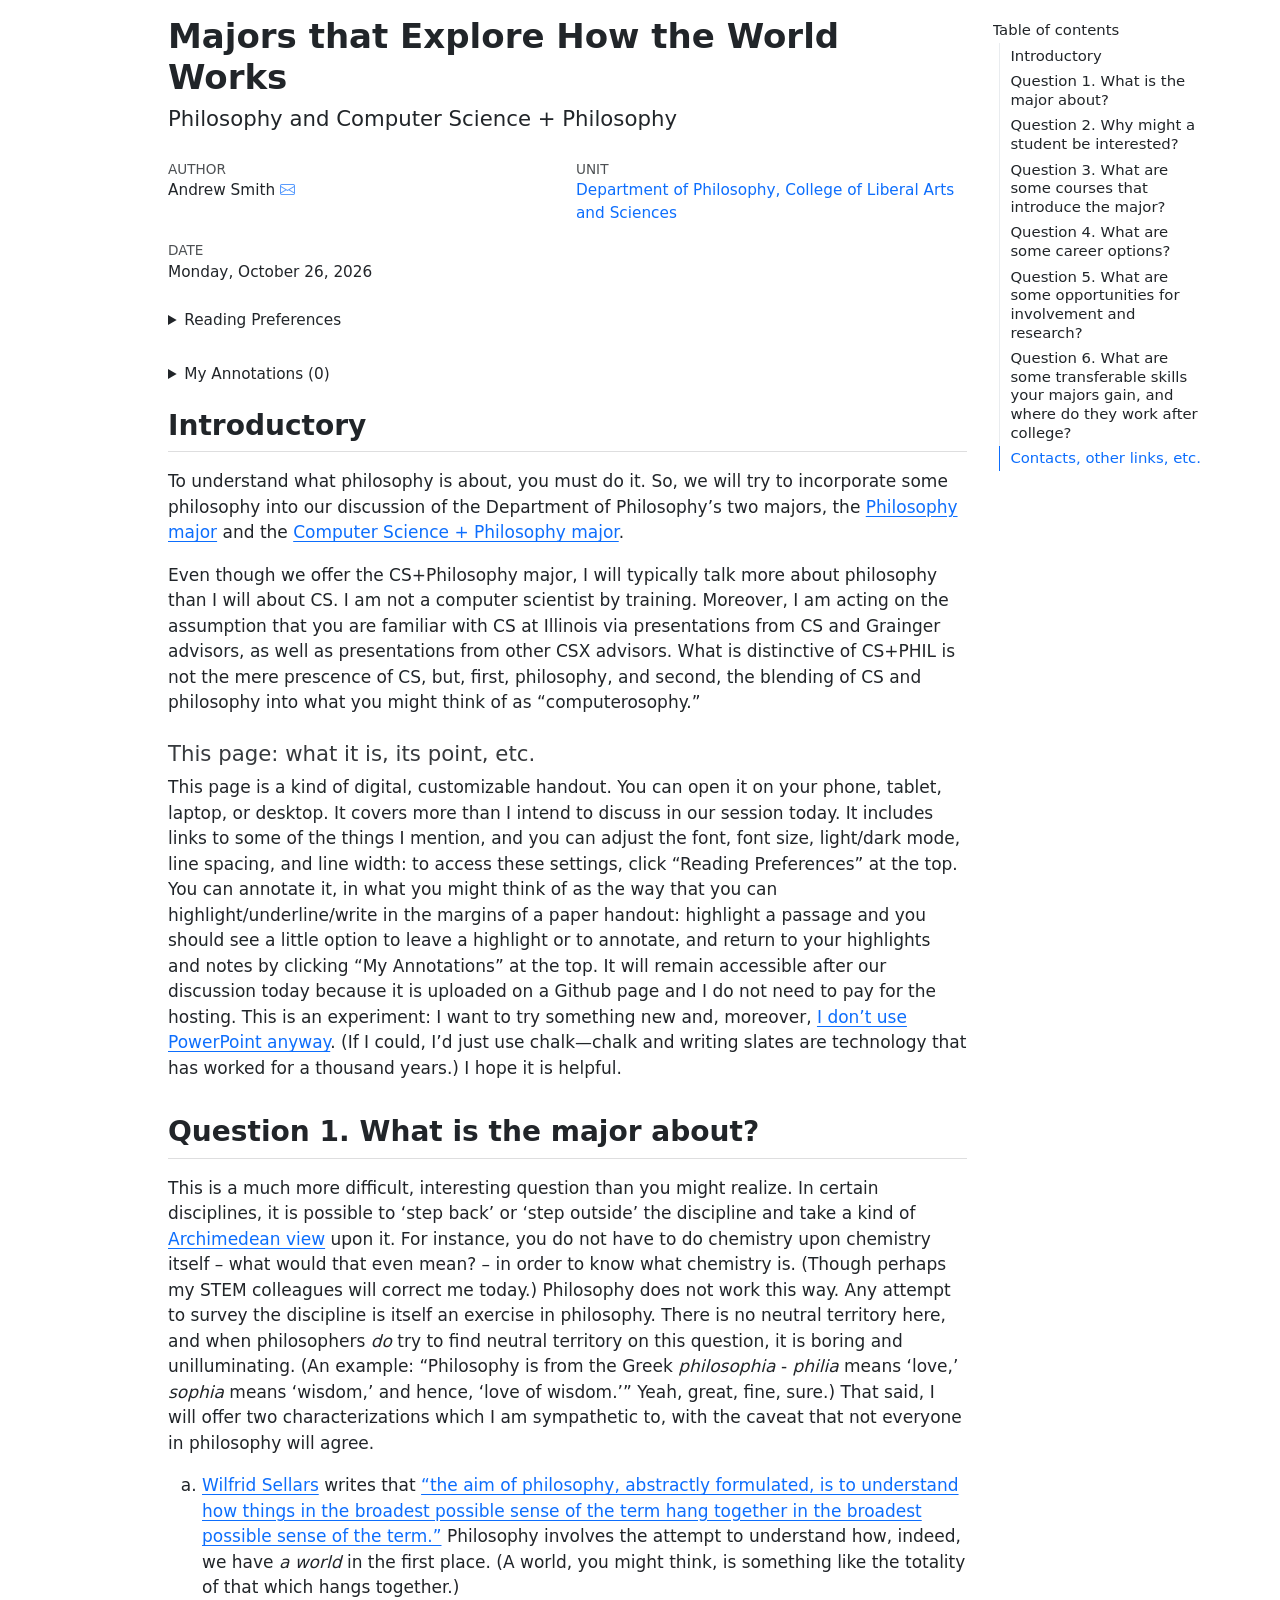
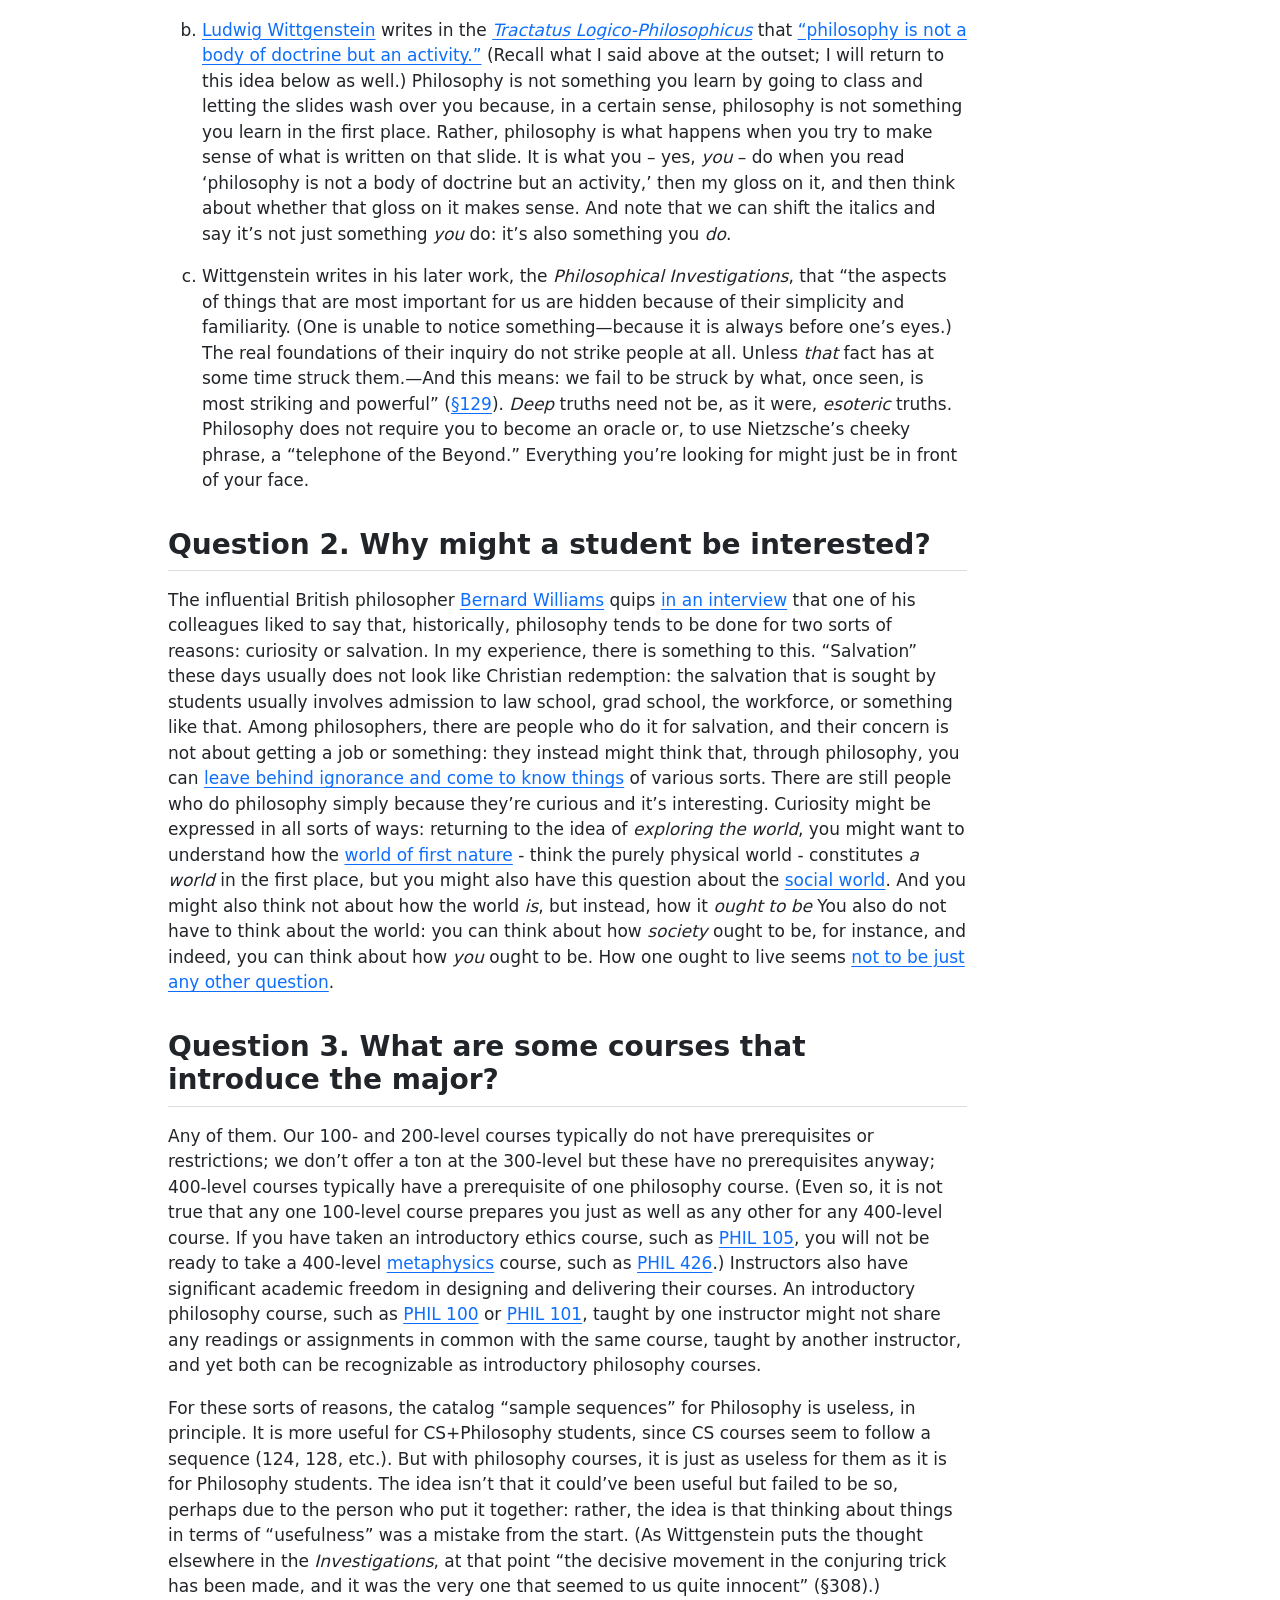
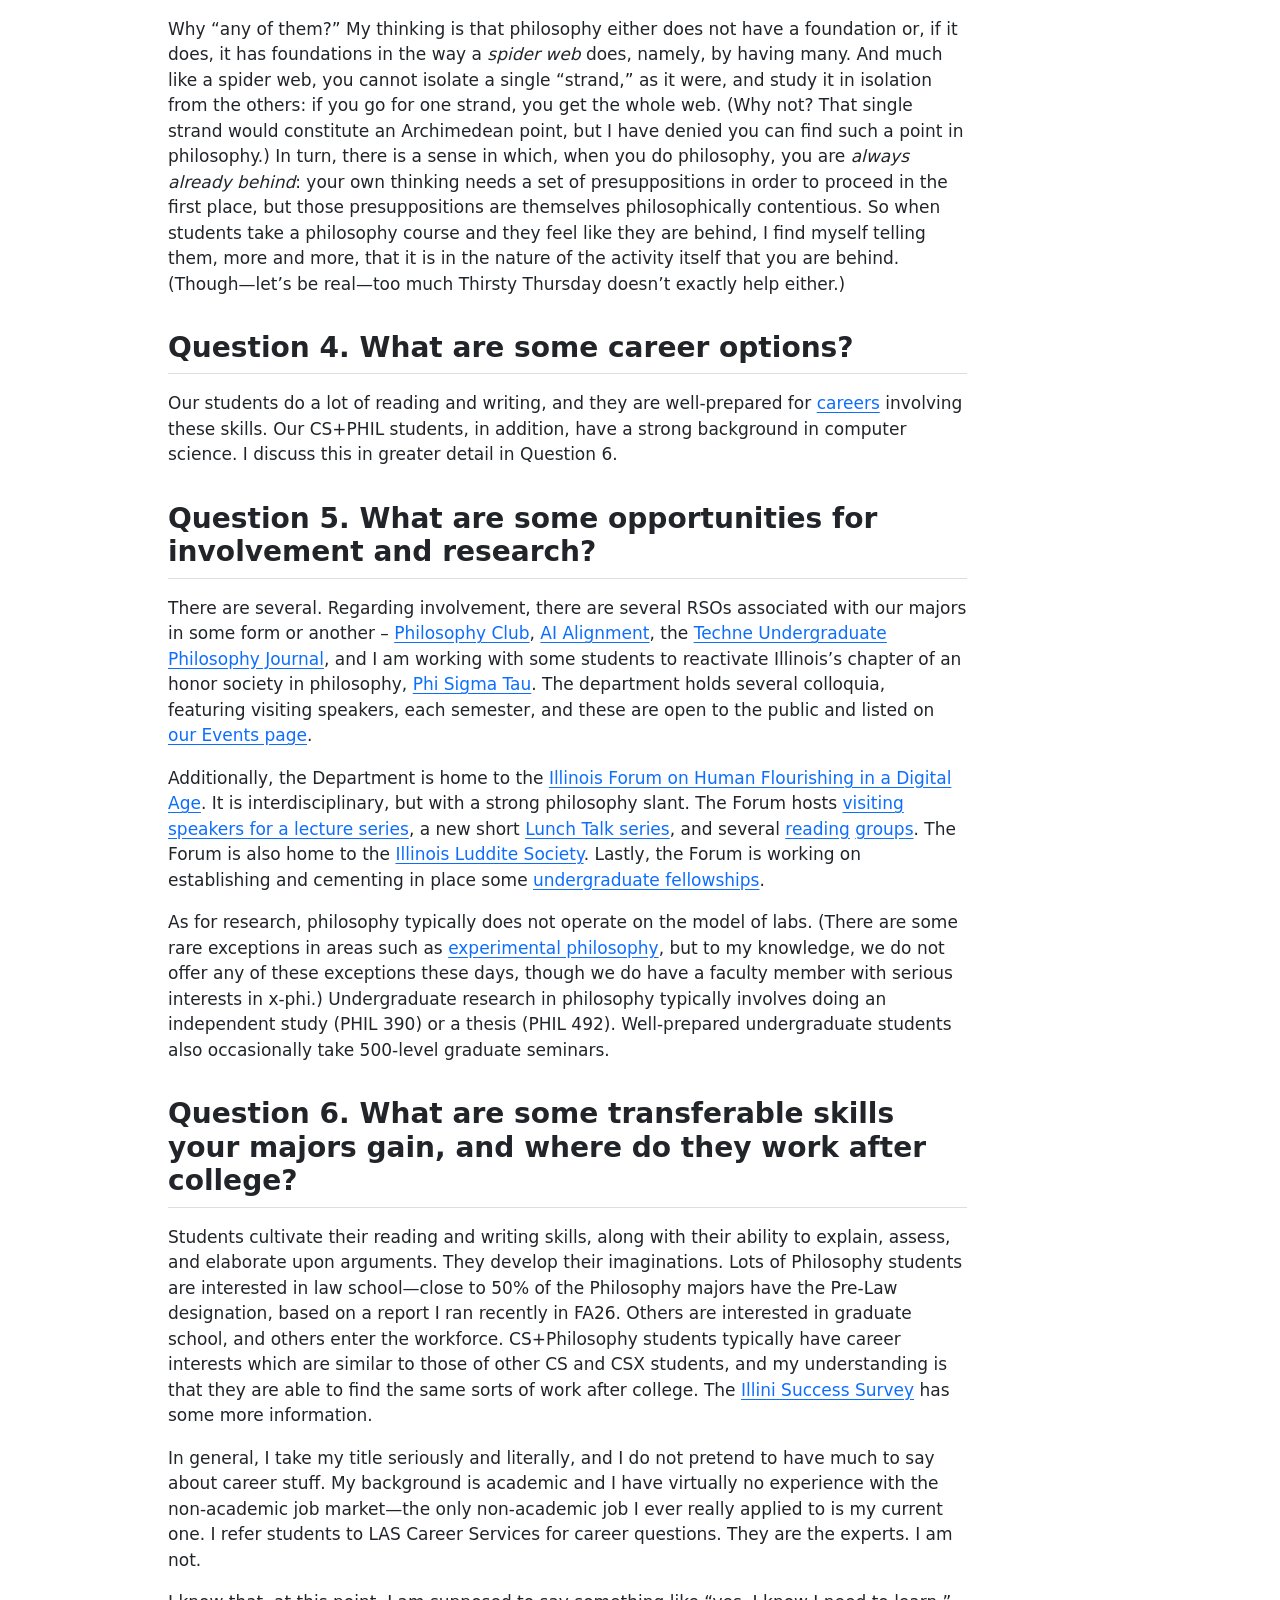
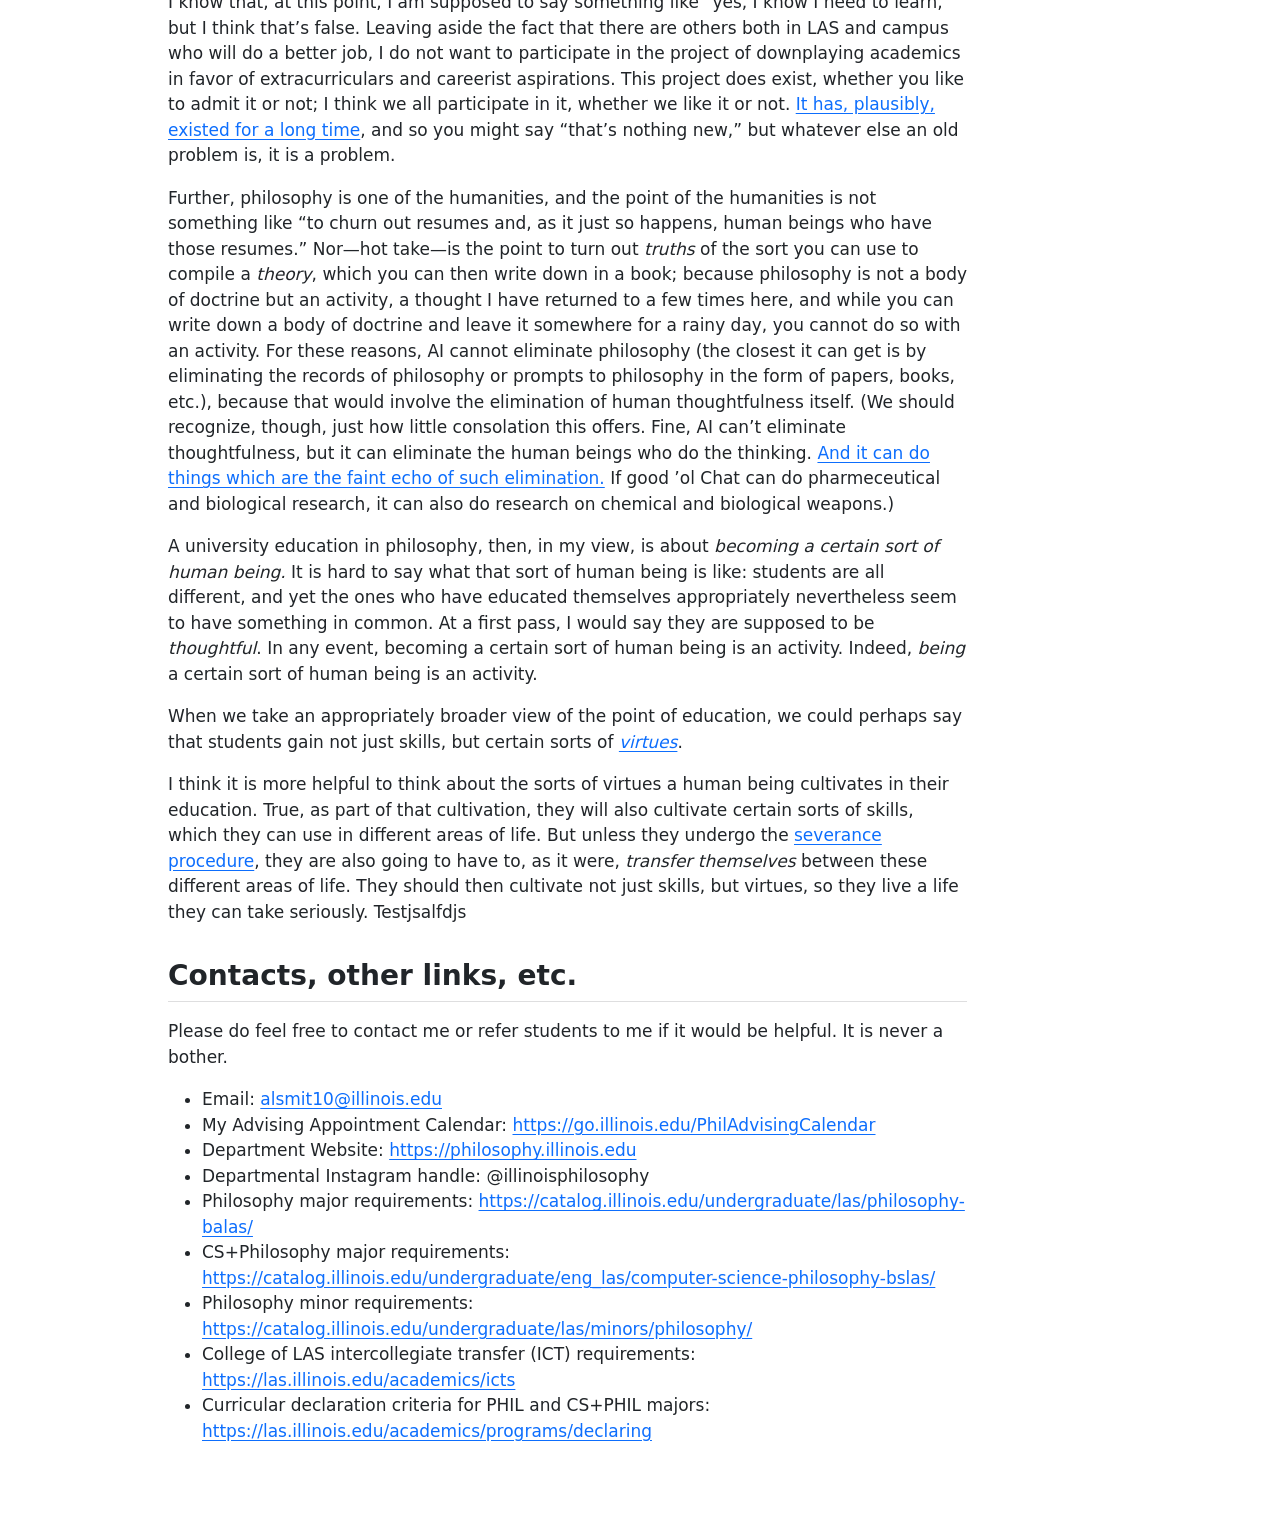
==== commit c6fa9fa4: "test revisions" ====
--- a/index.html
+++ b/index.html
@@ -300,7 +300,7 @@
 <p>Further, philosophy is one of the humanities, and the point of the humanities is not something like “to churn out resumes and, as it just so happens, human beings who have those resumes.” Nor—hot take—is the point to turn out <em>truths</em> of the sort you can use to compile a <em>theory</em>, which you can then write down in a book; because philosophy is not a body of doctrine but an activity, a thought I have returned to a few times here, and while you can write down a body of doctrine and leave it somewhere for a rainy day, you cannot do so with an activity. For these reasons, AI cannot eliminate philosophy (the closest it can get is by eliminating the records of philosophy or prompts to philosophy in the form of papers, books, etc.), because that would involve the elimination of human thoughtfulness itself. (We should recognize, though, just how little consolation this offers. Fine, AI can’t eliminate thoughtfulness, but it can eliminate the human beings who do the thinking. <a href="https://www.ft.com/content/5630ed79-a263-41ed-9a1a-321617ae310e?syn-25a6b1a6=1">And it can do things which are the faint echo of such elimination.</a> If good ’ol Chat can do pharmeceutical and biological research, it can also do research on chemical and biological weapons.)</p>
 <p>A university education in philosophy, then, in my view, is about <em>becoming a certain sort of human being.</em> It is hard to say what that sort of human being is like: students are all different, and yet the ones who have educated themselves appropriately nevertheless seem to have something in common. At a first pass, I would say they are supposed to be <em>thoughtful</em>. In any event, becoming a certain sort of human being is an activity. Indeed, <em>being</em> a certain sort of human being is an activity.</p>
 <p>When we take an appropriately broader view of the point of education, we could perhaps say that students gain not just skills, but certain sorts of <a href="https://plato.stanford.edu/entries/ethics-virtue/#Virt"><em>virtues</em></a>.</p>
-<p>I think it is more helpful to think about the sorts of virtues a human being cultivates in their education. True, as part of that cultivation, they will also cultivate certain sorts of skills, which they can use in different areas of life. But unless they undergo the <a href="https://severance-tv.fandom.com/wiki/Severance_Procedure">severance procedure</a>, they are also going to have to, as it were, <em>transfer themselves</em> between these different areas of life. They should then cultivate not just skills, but virtues, so they live a life they can take seriously.</p>
+<p>I think it is more helpful to think about the sorts of virtues a human being cultivates in their education. True, as part of that cultivation, they will also cultivate certain sorts of skills, which they can use in different areas of life. But unless they undergo the <a href="https://severance-tv.fandom.com/wiki/Severance_Procedure">severance procedure</a>, they are also going to have to, as it were, <em>transfer themselves</em> between these different areas of life. They should then cultivate not just skills, but virtues, so they live a life they can take seriously. Testjsalfdjs</p>
 </section>
 <section id="contacts-other-links-etc." class="level2">
 <h2 class="anchored" data-anchor-id="contacts-other-links-etc.">Contacts, other links, etc.</h2>
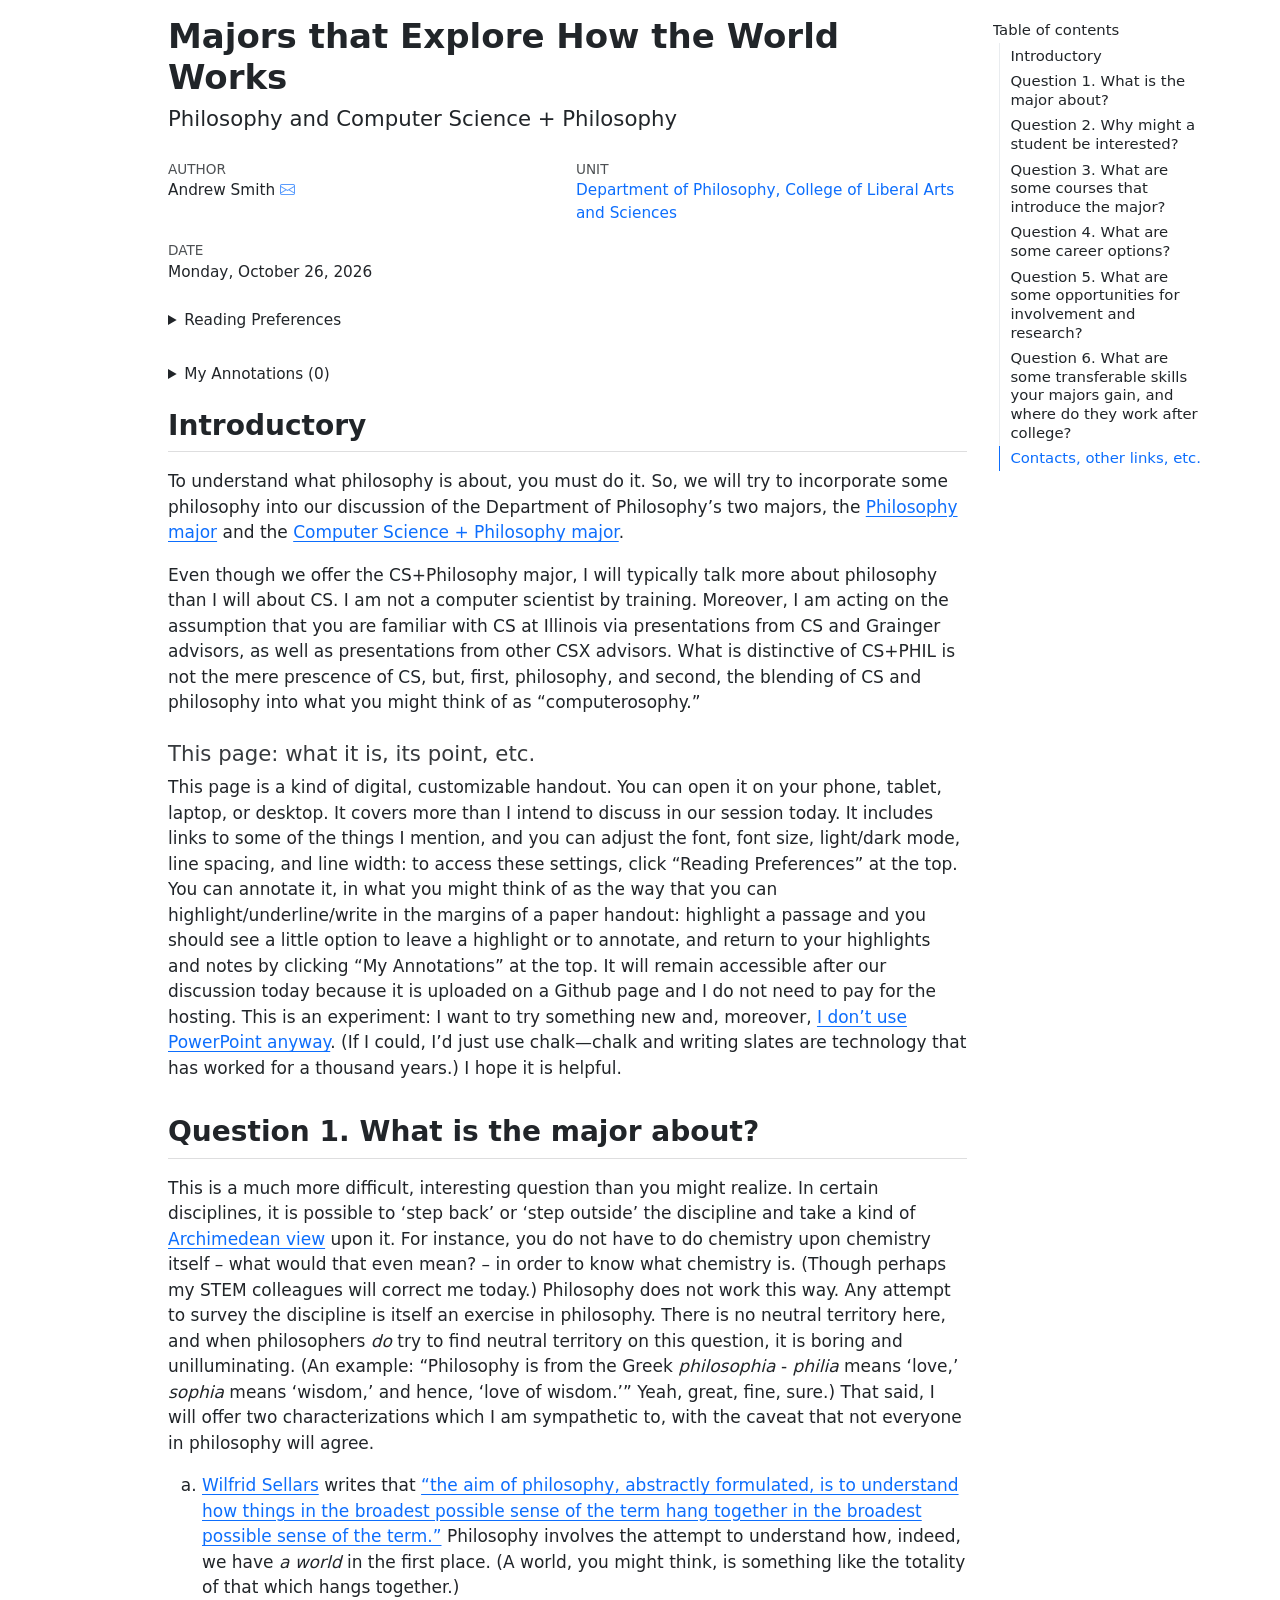
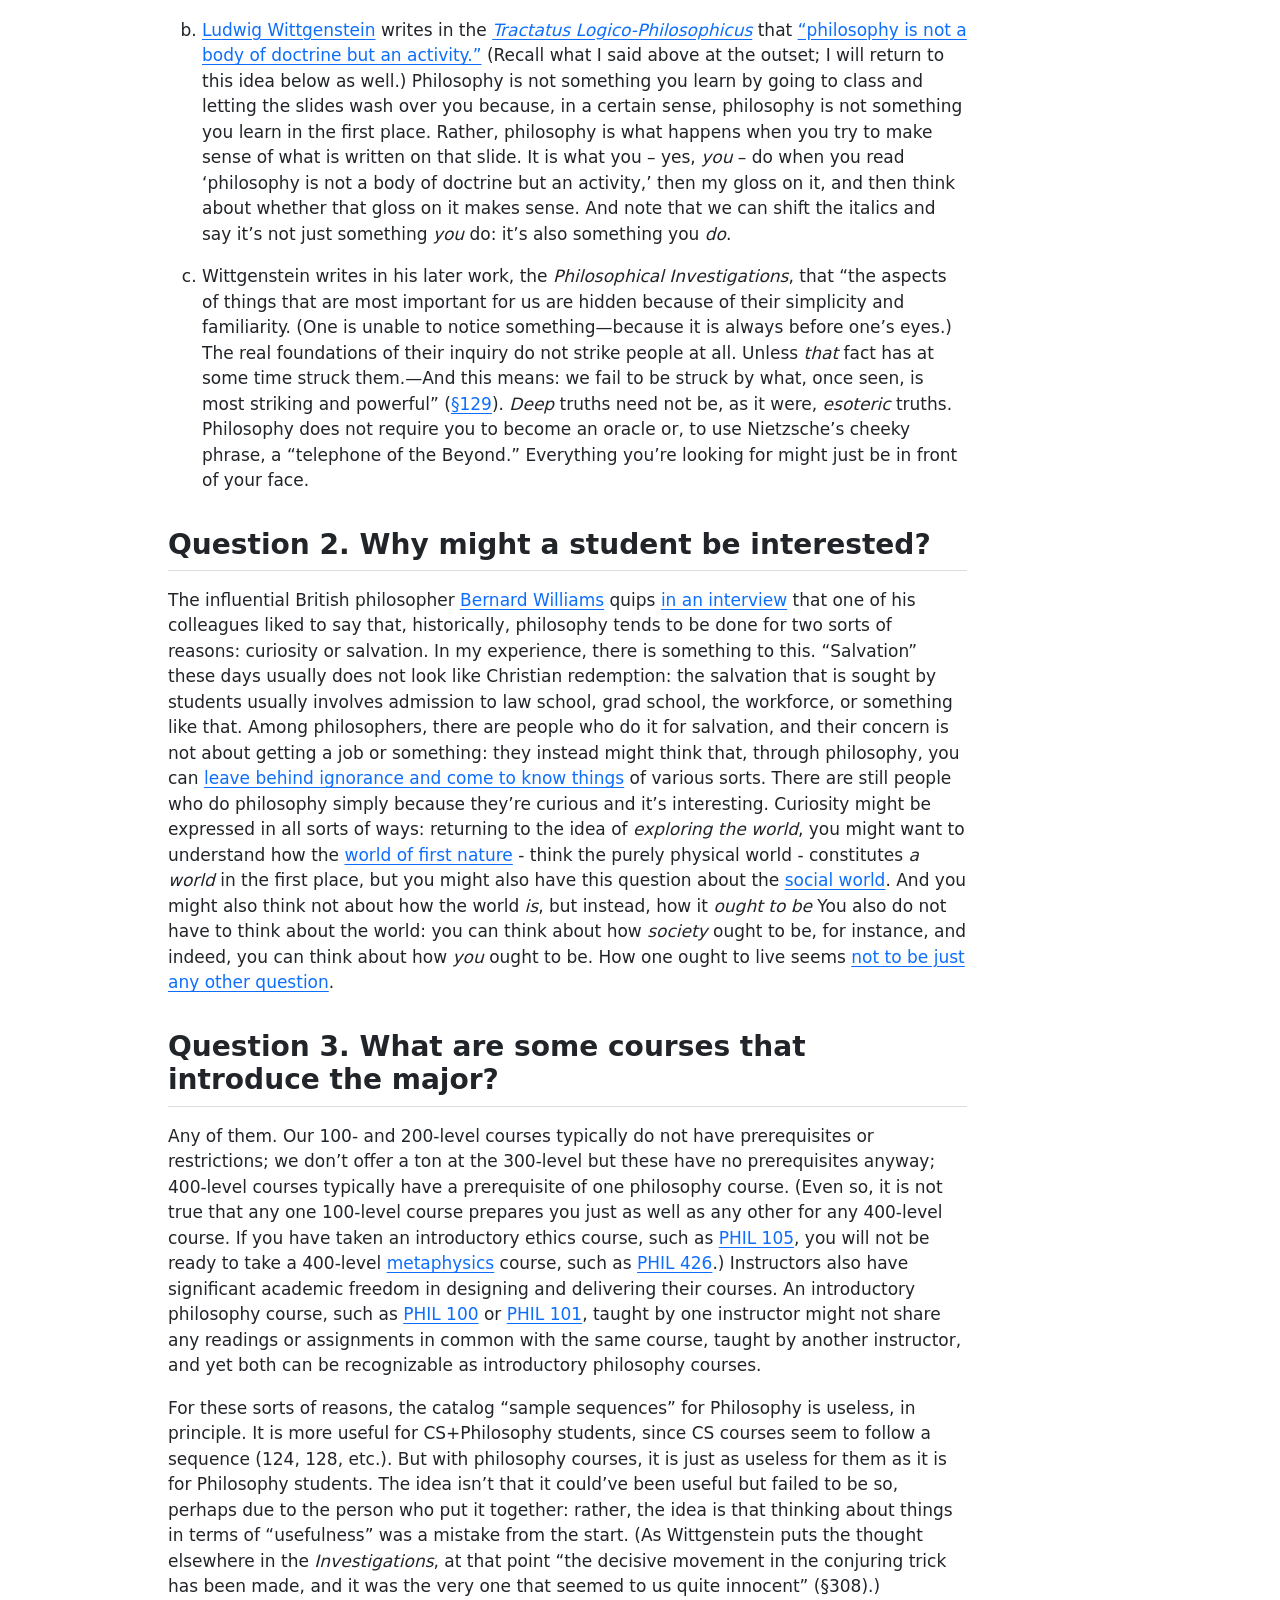
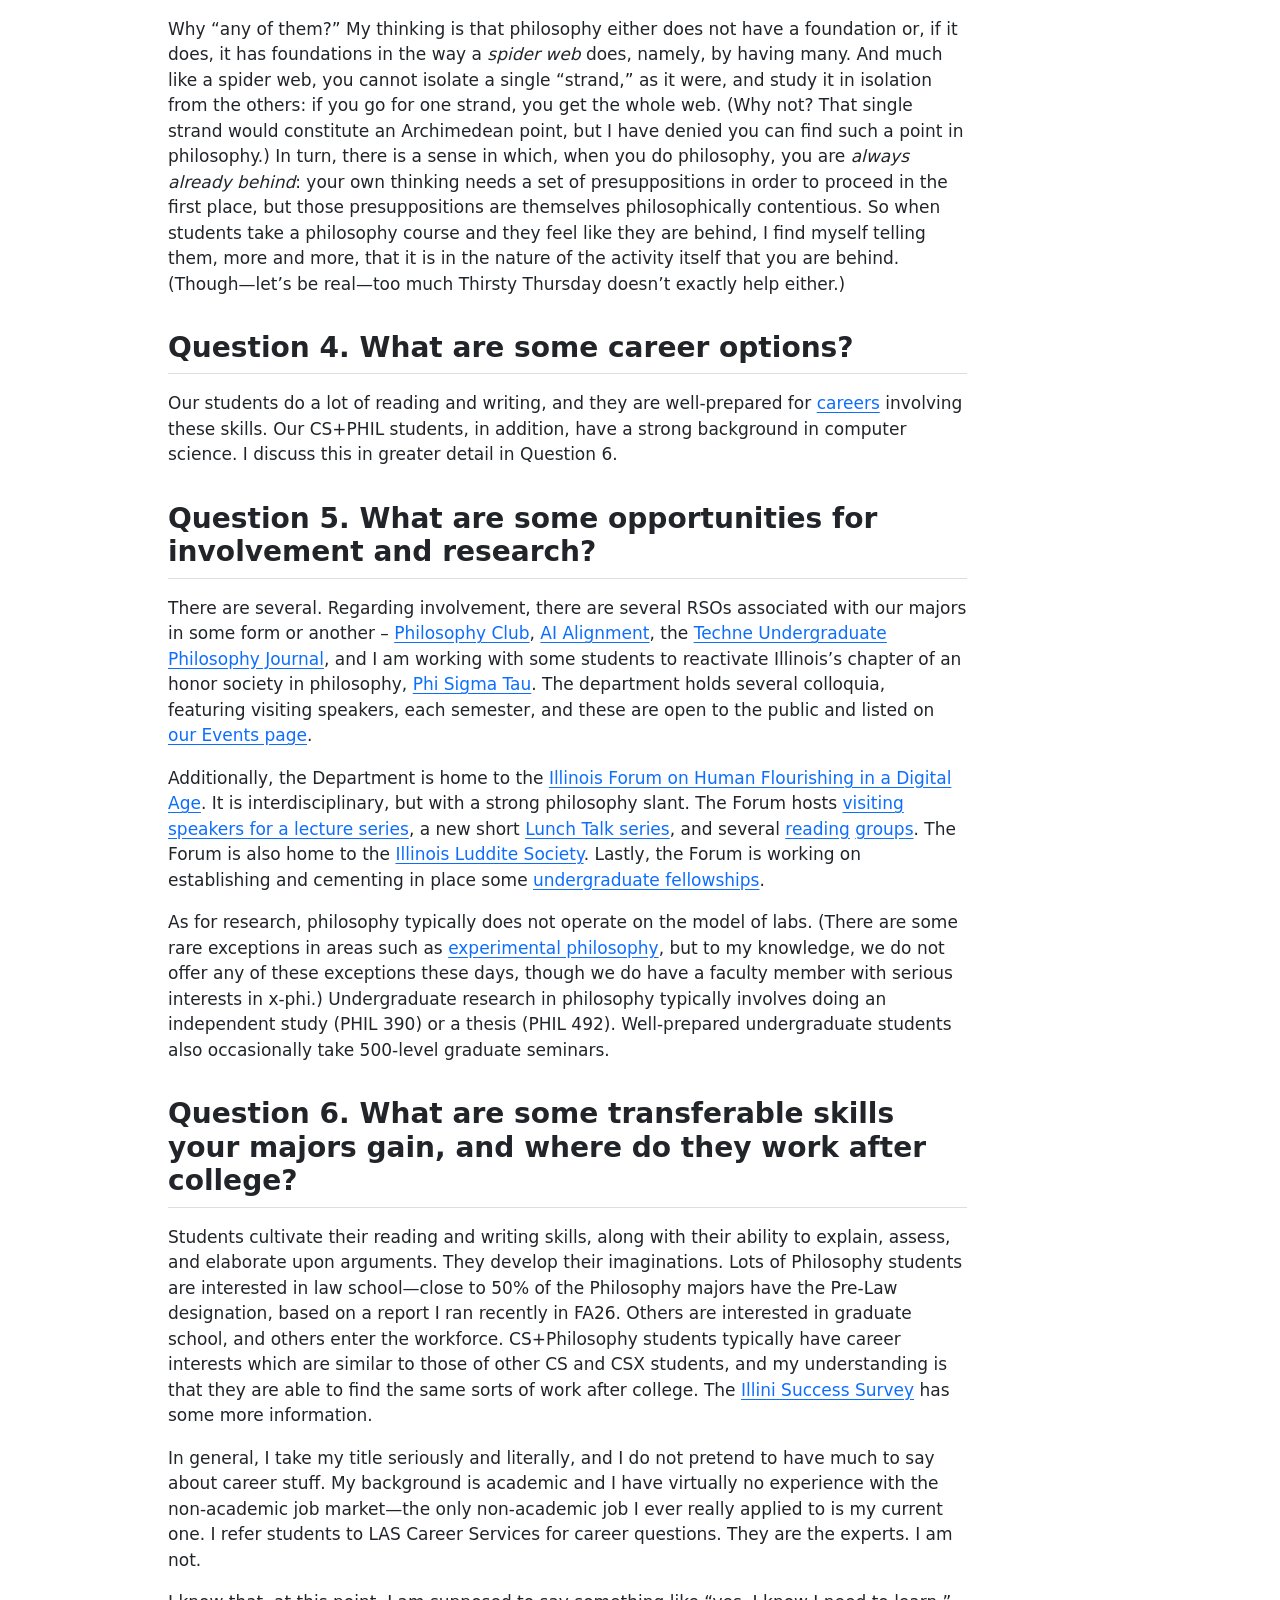
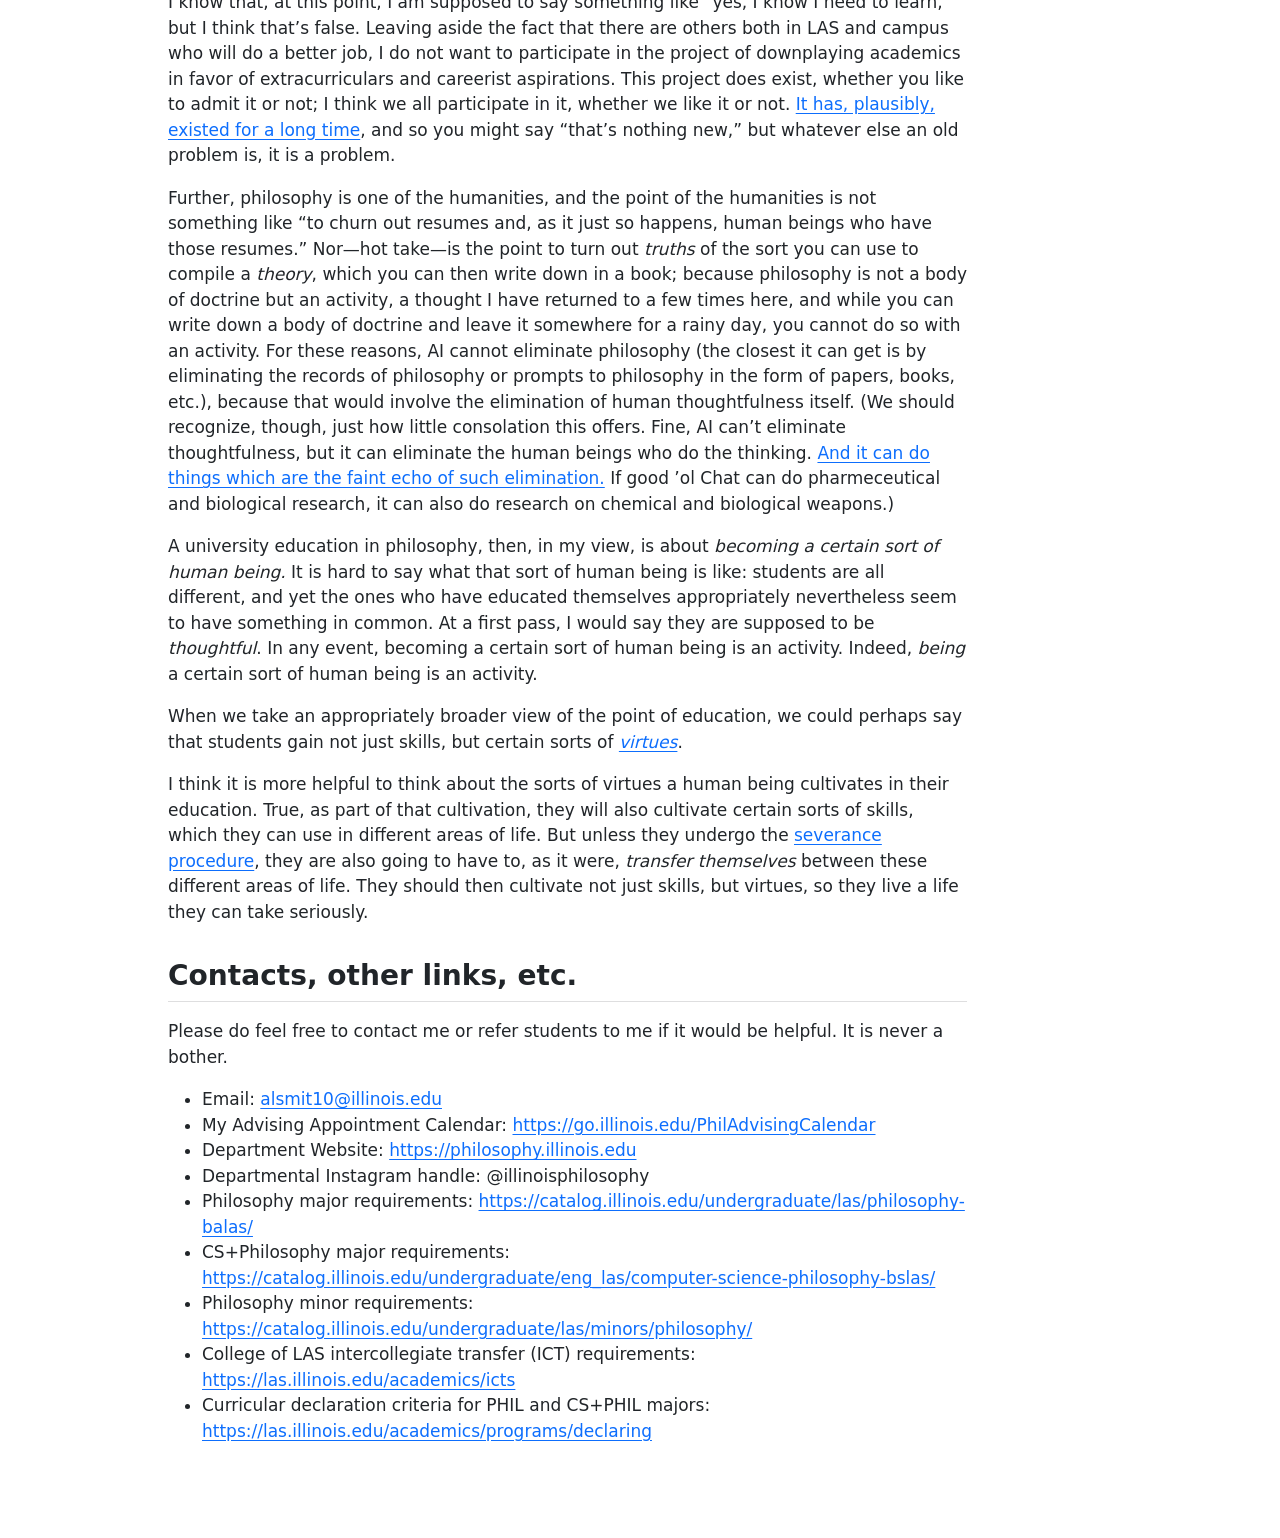
==== commit 4d46efe5: "revisions" ====
--- a/index.html
+++ b/index.html
@@ -300,7 +300,7 @@
 <p>Further, philosophy is one of the humanities, and the point of the humanities is not something like “to churn out resumes and, as it just so happens, human beings who have those resumes.” Nor—hot take—is the point to turn out <em>truths</em> of the sort you can use to compile a <em>theory</em>, which you can then write down in a book; because philosophy is not a body of doctrine but an activity, a thought I have returned to a few times here, and while you can write down a body of doctrine and leave it somewhere for a rainy day, you cannot do so with an activity. For these reasons, AI cannot eliminate philosophy (the closest it can get is by eliminating the records of philosophy or prompts to philosophy in the form of papers, books, etc.), because that would involve the elimination of human thoughtfulness itself. (We should recognize, though, just how little consolation this offers. Fine, AI can’t eliminate thoughtfulness, but it can eliminate the human beings who do the thinking. <a href="https://www.ft.com/content/5630ed79-a263-41ed-9a1a-321617ae310e?syn-25a6b1a6=1">And it can do things which are the faint echo of such elimination.</a> If good ’ol Chat can do pharmeceutical and biological research, it can also do research on chemical and biological weapons.)</p>
 <p>A university education in philosophy, then, in my view, is about <em>becoming a certain sort of human being.</em> It is hard to say what that sort of human being is like: students are all different, and yet the ones who have educated themselves appropriately nevertheless seem to have something in common. At a first pass, I would say they are supposed to be <em>thoughtful</em>. In any event, becoming a certain sort of human being is an activity. Indeed, <em>being</em> a certain sort of human being is an activity.</p>
 <p>When we take an appropriately broader view of the point of education, we could perhaps say that students gain not just skills, but certain sorts of <a href="https://plato.stanford.edu/entries/ethics-virtue/#Virt"><em>virtues</em></a>.</p>
-<p>I think it is more helpful to think about the sorts of virtues a human being cultivates in their education. True, as part of that cultivation, they will also cultivate certain sorts of skills, which they can use in different areas of life. But unless they undergo the <a href="https://severance-tv.fandom.com/wiki/Severance_Procedure">severance procedure</a>, they are also going to have to, as it were, <em>transfer themselves</em> between these different areas of life. They should then cultivate not just skills, but virtues, so they live a life they can take seriously. Testjsalfdjs</p>
+<p>I think it is more helpful to think about the sorts of virtues a human being cultivates in their education. True, as part of that cultivation, they will also cultivate certain sorts of skills, which they can use in different areas of life. But unless they undergo the <a href="https://severance-tv.fandom.com/wiki/Severance_Procedure">severance procedure</a>, they are also going to have to, as it were, <em>transfer themselves</em> between these different areas of life. They should then cultivate not just skills, but virtues, so they live a life they can take seriously.</p>
 </section>
 <section id="contacts-other-links-etc." class="level2">
 <h2 class="anchored" data-anchor-id="contacts-other-links-etc.">Contacts, other links, etc.</h2>
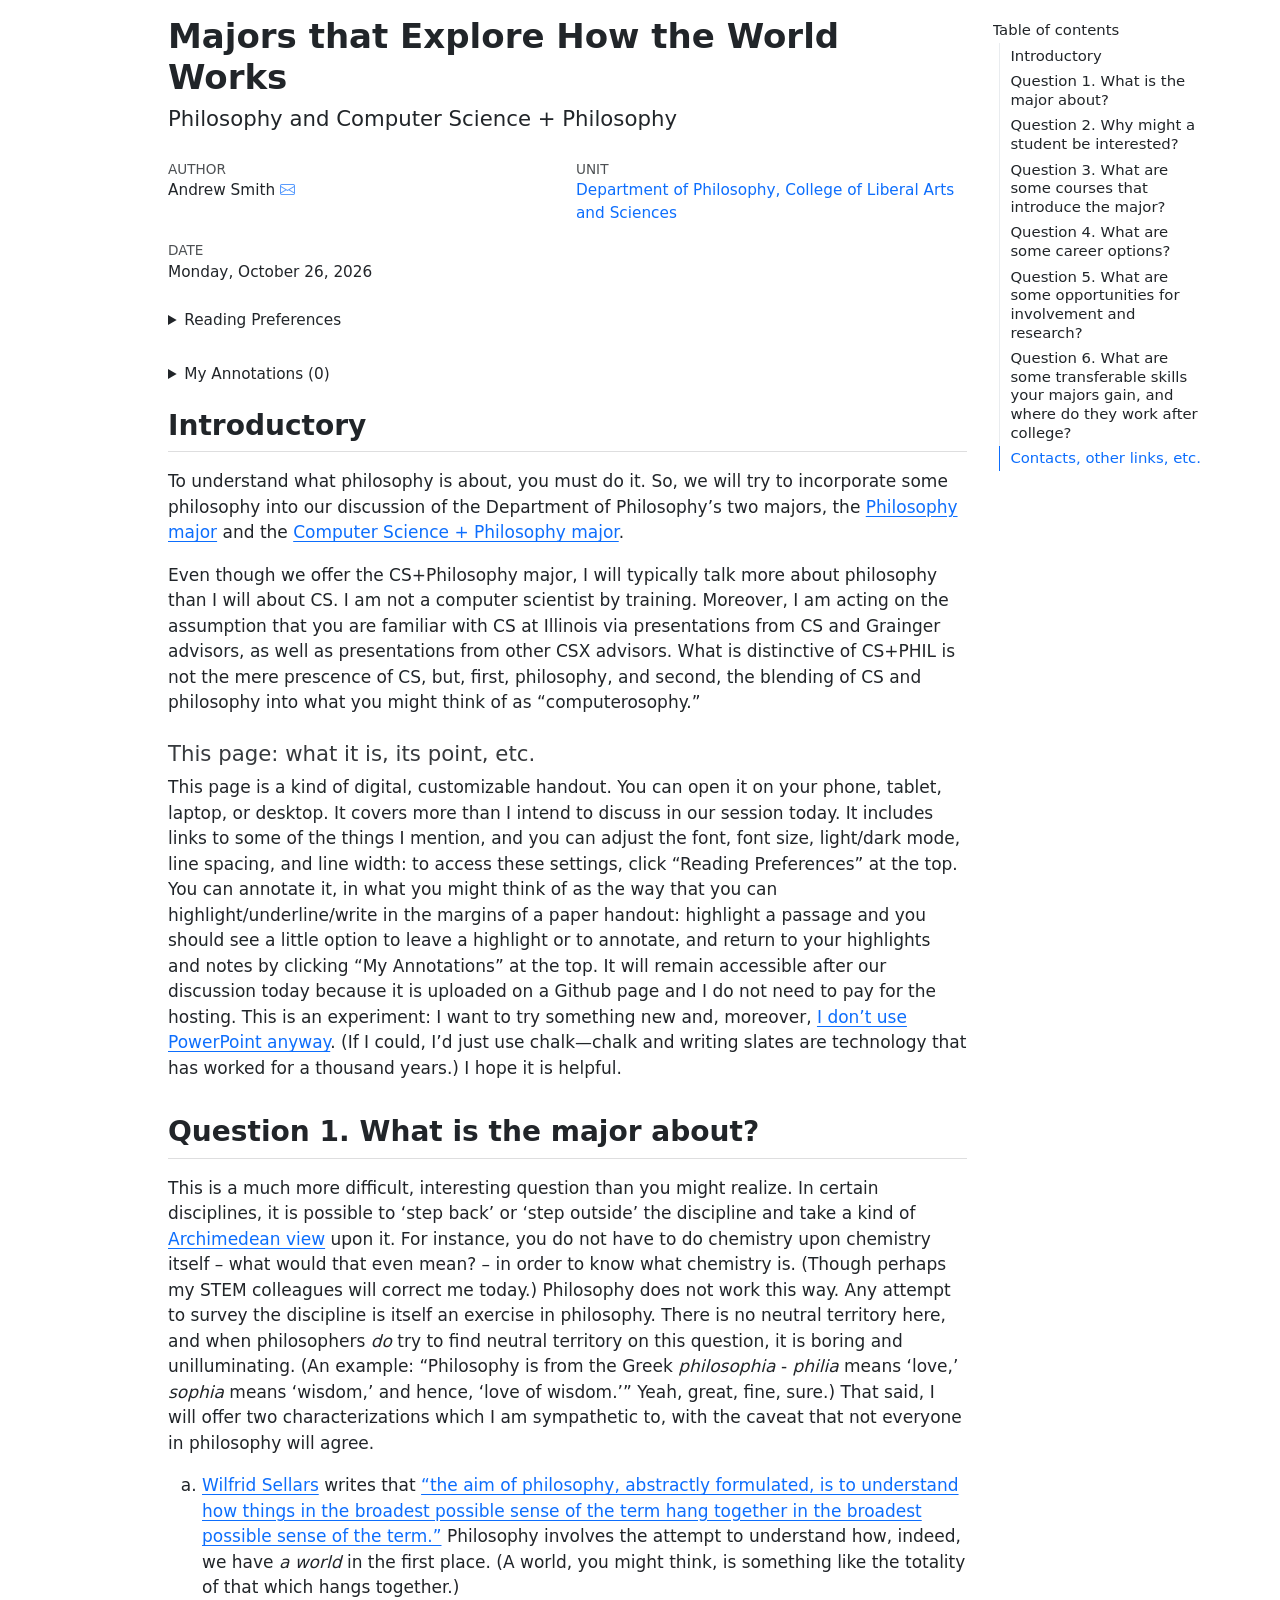
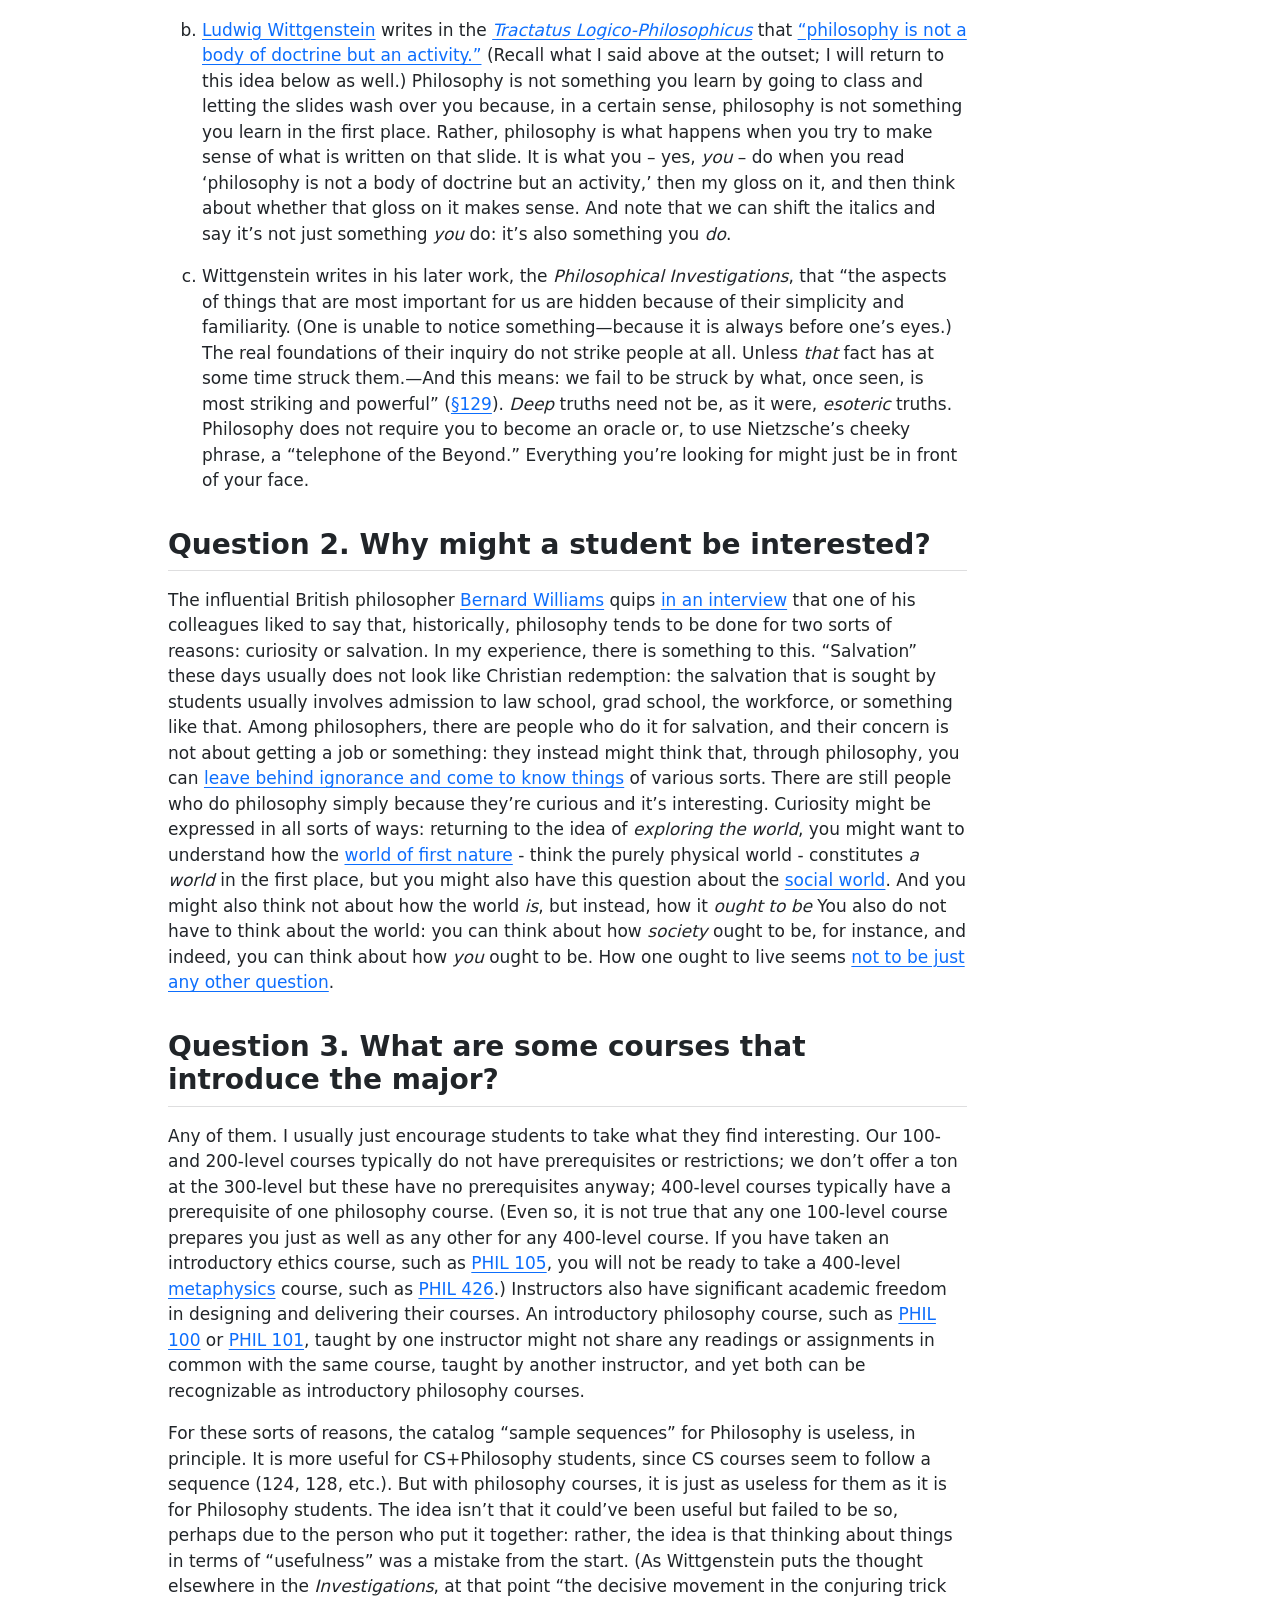
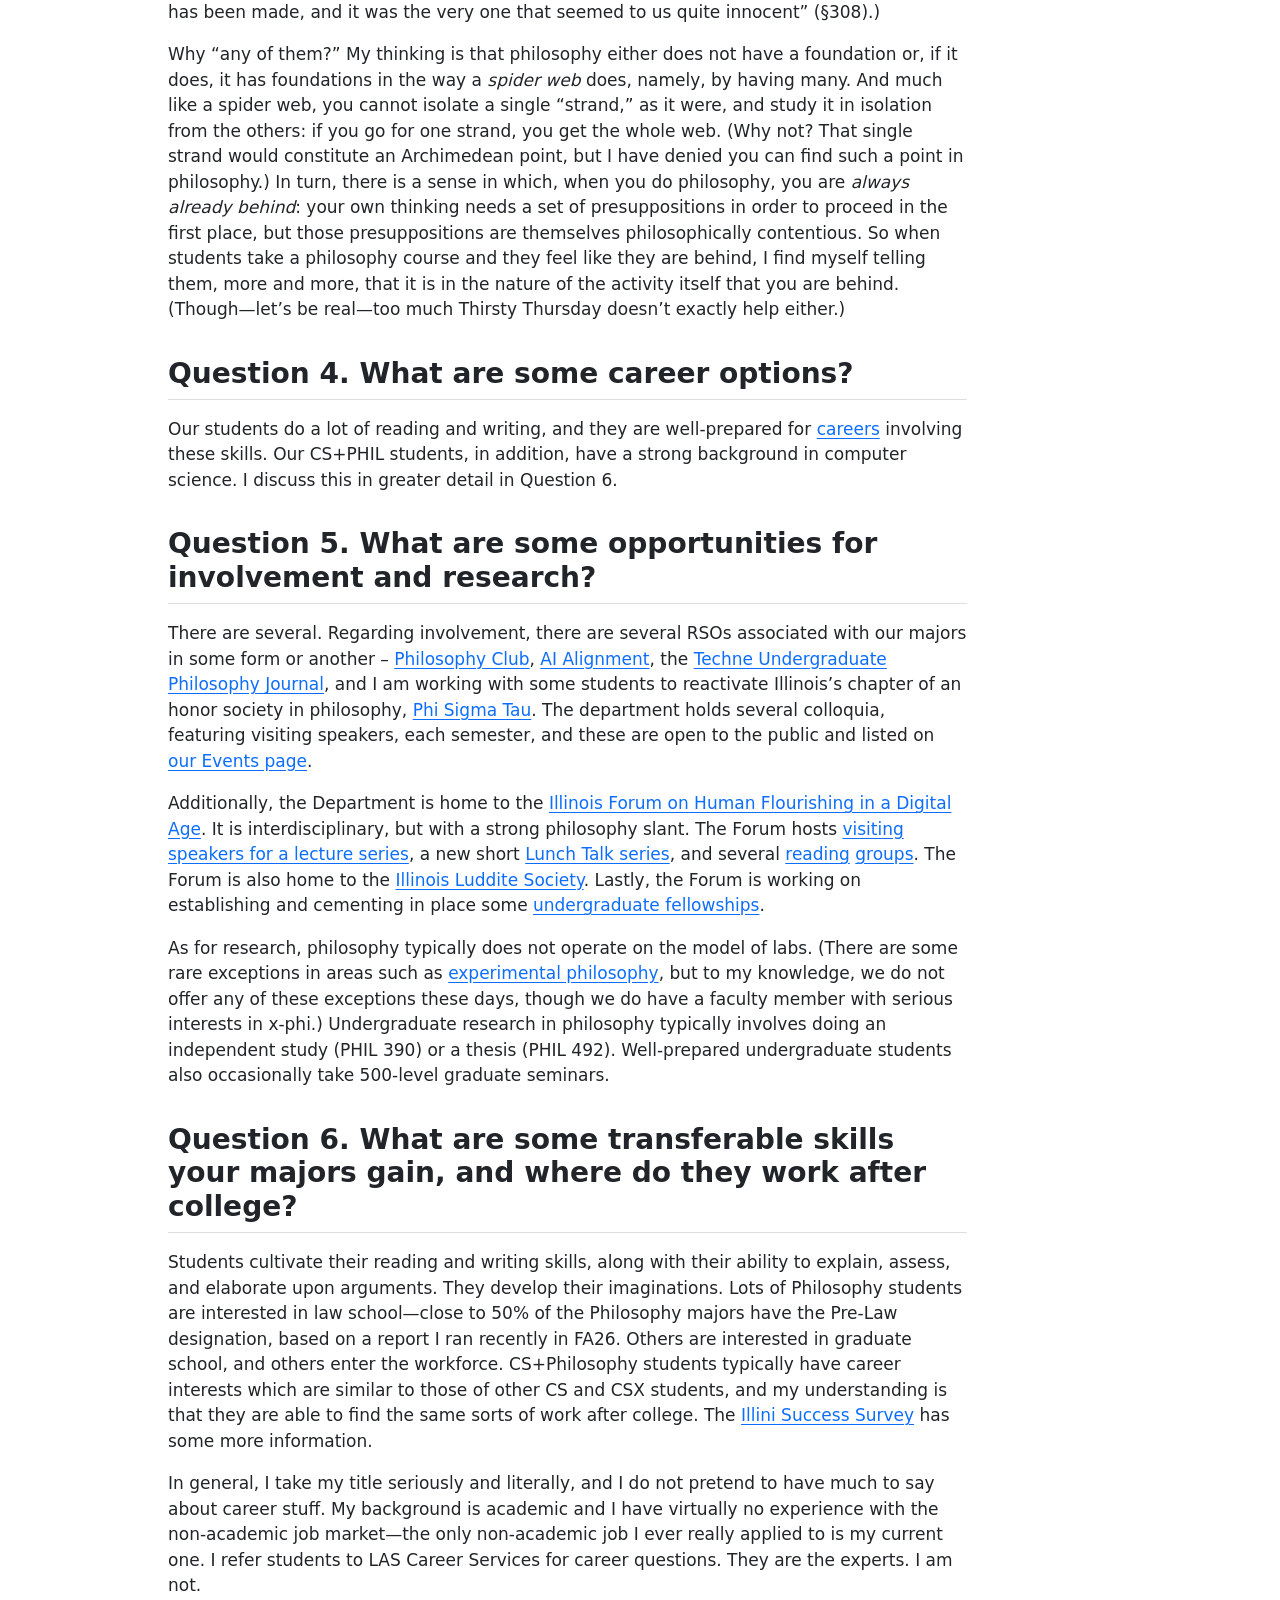
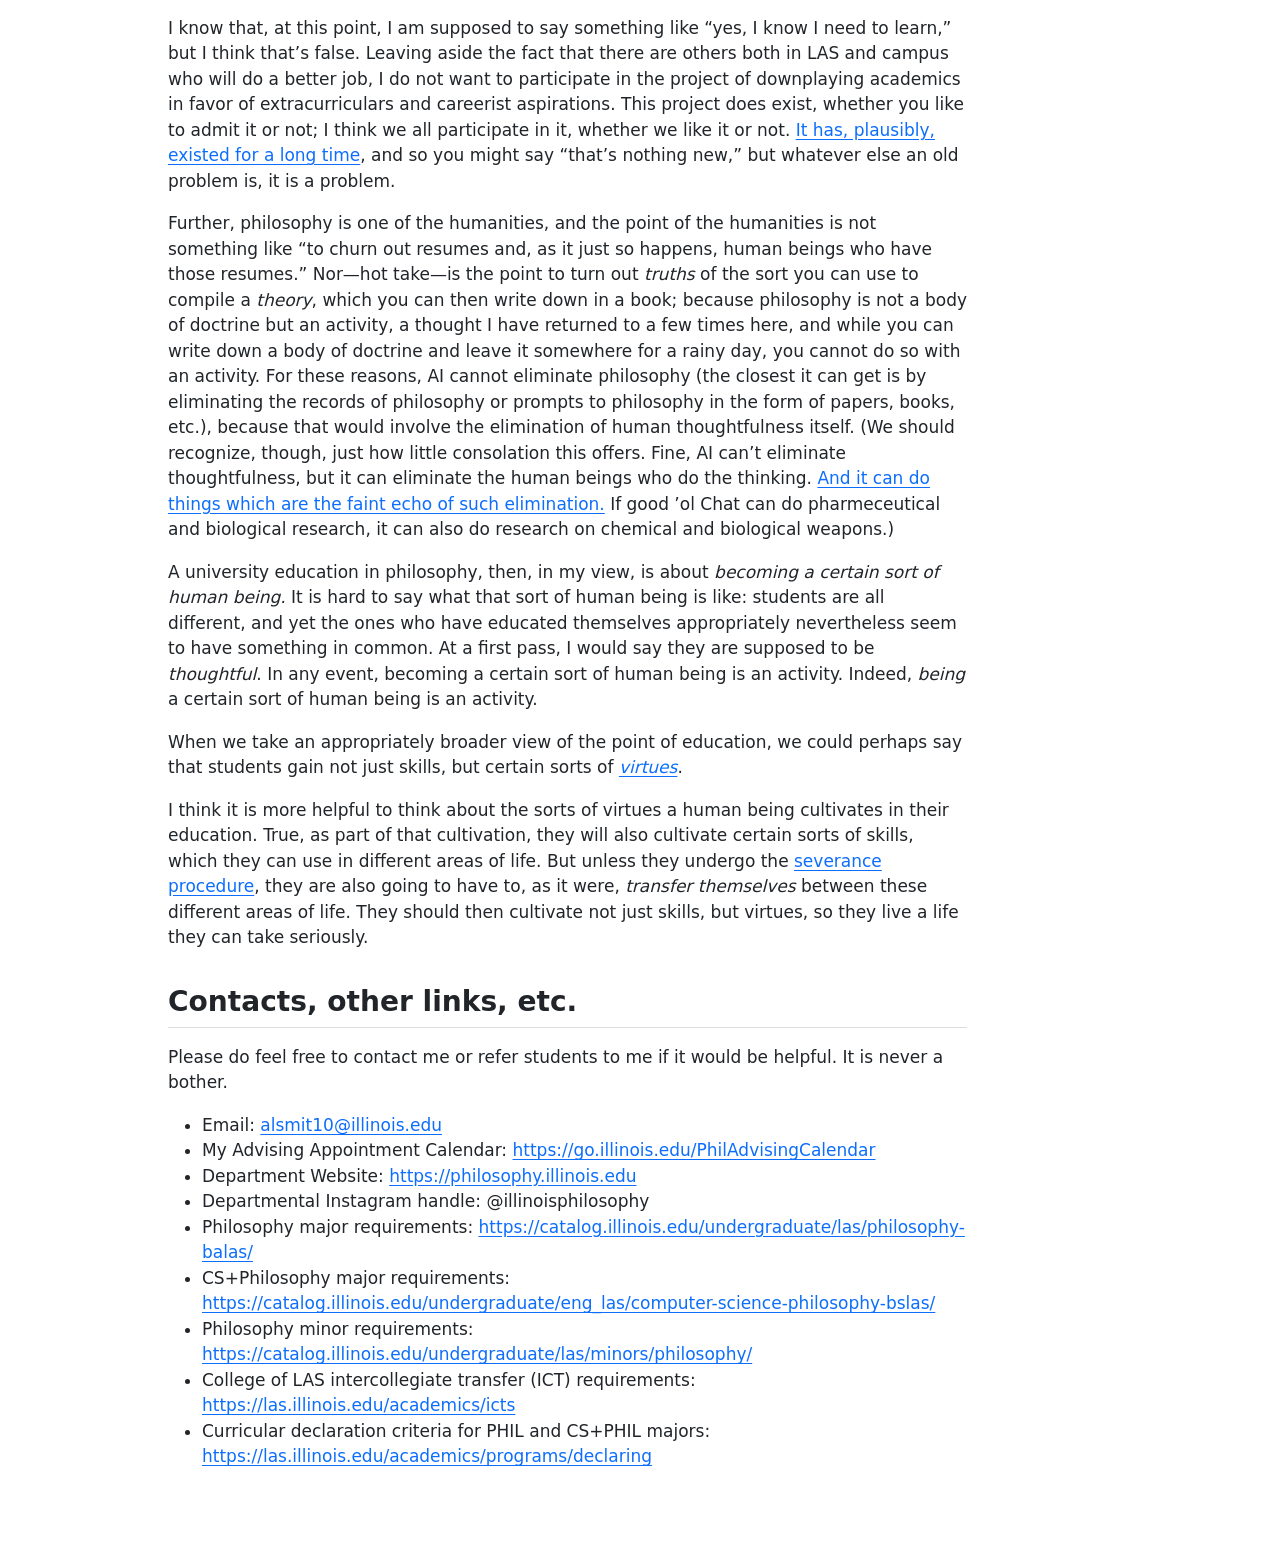
==== commit 57931974: "revisions" ====
--- a/index.html
+++ b/index.html
@@ -278,7 +278,7 @@
 </section>
 <section id="question-3.-what-are-some-courses-that-introduce-the-major" class="level2">
 <h2 class="anchored" data-anchor-id="question-3.-what-are-some-courses-that-introduce-the-major">Question 3. What are some courses that introduce the major?</h2>
-<p>Any of them. Our 100- and 200-level courses typically do not have prerequisites or restrictions; we don’t offer a ton at the 300-level but these have no prerequisites anyway; 400-level courses typically have a prerequisite of one philosophy course. (Even so, it is not true that any one 100-level course prepares you just as well as any other for any 400-level course. If you have taken an introductory ethics course, such as <a href="https://courses.illinois.edu/schedule/2027/spring/PHIL/105">PHIL 105</a>, you will not be ready to take a 400-level <a href="https://plato.stanford.edu/entries/metaphysics/">metaphysics</a> course, such as <a href="https://courses.illinois.edu/schedule/2027/spring/PHIL/426">PHIL 426</a>.) Instructors also have significant academic freedom in designing and delivering their courses. An introductory philosophy course, such as <a href="https://courses.illinois.edu/schedule/2027/spring/PHIL/100">PHIL 100</a> or <a href="https://courses.illinois.edu/schedule/2027/spring/PHIL/101">PHIL 101</a>, taught by one instructor might not share any readings or assignments in common with the same course, taught by another instructor, and yet both can be recognizable as introductory philosophy courses.</p>
+<p>Any of them. I usually just encourage students to take what they find interesting. Our 100- and 200-level courses typically do not have prerequisites or restrictions; we don’t offer a ton at the 300-level but these have no prerequisites anyway; 400-level courses typically have a prerequisite of one philosophy course. (Even so, it is not true that any one 100-level course prepares you just as well as any other for any 400-level course. If you have taken an introductory ethics course, such as <a href="https://courses.illinois.edu/schedule/2027/spring/PHIL/105">PHIL 105</a>, you will not be ready to take a 400-level <a href="https://plato.stanford.edu/entries/metaphysics/">metaphysics</a> course, such as <a href="https://courses.illinois.edu/schedule/2027/spring/PHIL/426">PHIL 426</a>.) Instructors also have significant academic freedom in designing and delivering their courses. An introductory philosophy course, such as <a href="https://courses.illinois.edu/schedule/2027/spring/PHIL/100">PHIL 100</a> or <a href="https://courses.illinois.edu/schedule/2027/spring/PHIL/101">PHIL 101</a>, taught by one instructor might not share any readings or assignments in common with the same course, taught by another instructor, and yet both can be recognizable as introductory philosophy courses.</p>
 <p>For these sorts of reasons, the catalog “sample sequences” for Philosophy is useless, in principle. It is more useful for CS+Philosophy students, since CS courses seem to follow a sequence (124, 128, etc.). But with philosophy courses, it is just as useless for them as it is for Philosophy students. The idea isn’t that it could’ve been useful but failed to be so, perhaps due to the person who put it together: rather, the idea is that thinking about things in terms of “usefulness” was a mistake from the start. (As Wittgenstein puts the thought elsewhere in the <em>Investigations</em>, at that point “the decisive movement in the conjuring trick has been made, and it was the very one that seemed to us quite innocent” (§308).)</p>
 <p>Why “any of them?” My thinking is that philosophy either does not have a foundation or, if it does, it has foundations in the way a <em>spider web</em> does, namely, by having many. And much like a spider web, you cannot isolate a single “strand,” as it were, and study it in isolation from the others: if you go for one strand, you get the whole web. (Why not? That single strand would constitute an Archimedean point, but I have denied you can find such a point in philosophy.) In turn, there is a sense in which, when you do philosophy, you are <em>always already behind</em>: your own thinking needs a set of presuppositions in order to proceed in the first place, but those presuppositions are themselves philosophically contentious. So when students take a philosophy course and they feel like they are behind, I find myself telling them, more and more, that it is in the nature of the activity itself that you are behind. (Though—let’s be real—too much Thirsty Thursday doesn’t exactly help either.)</p>
 </section>
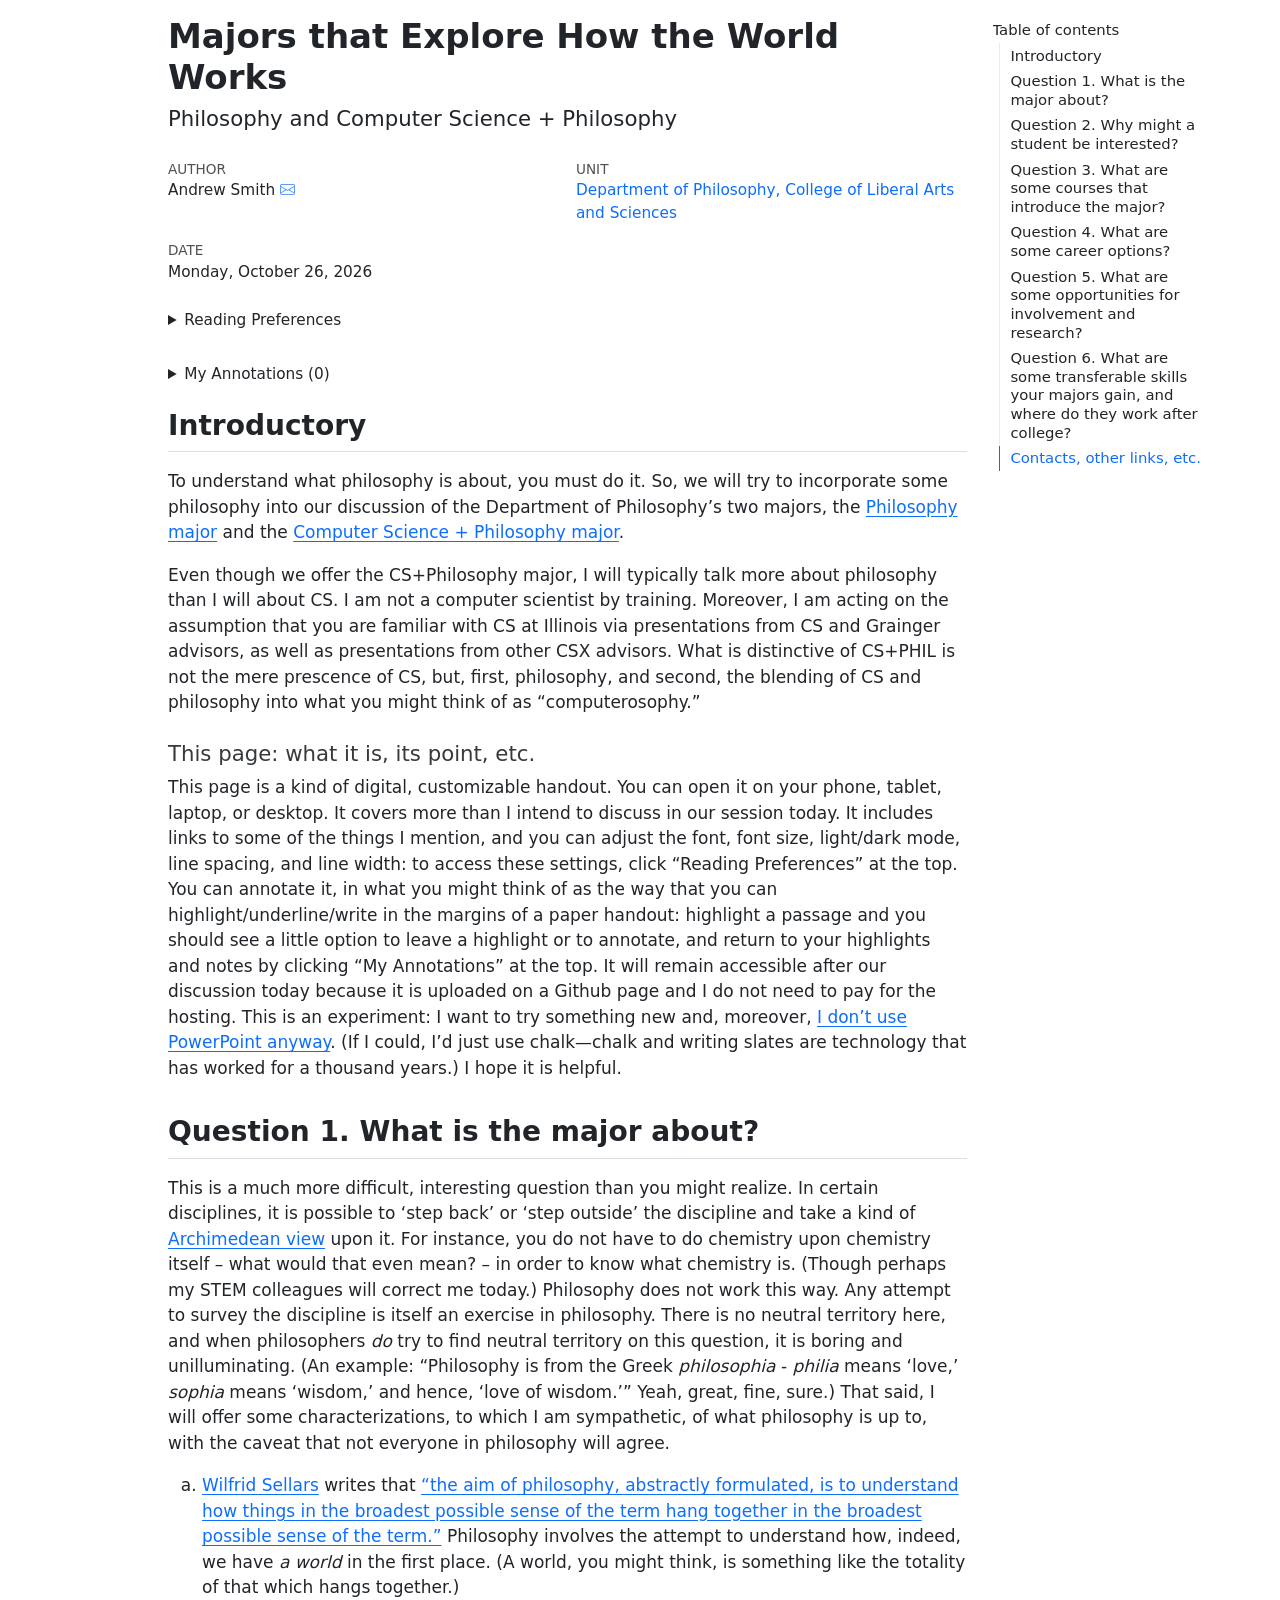
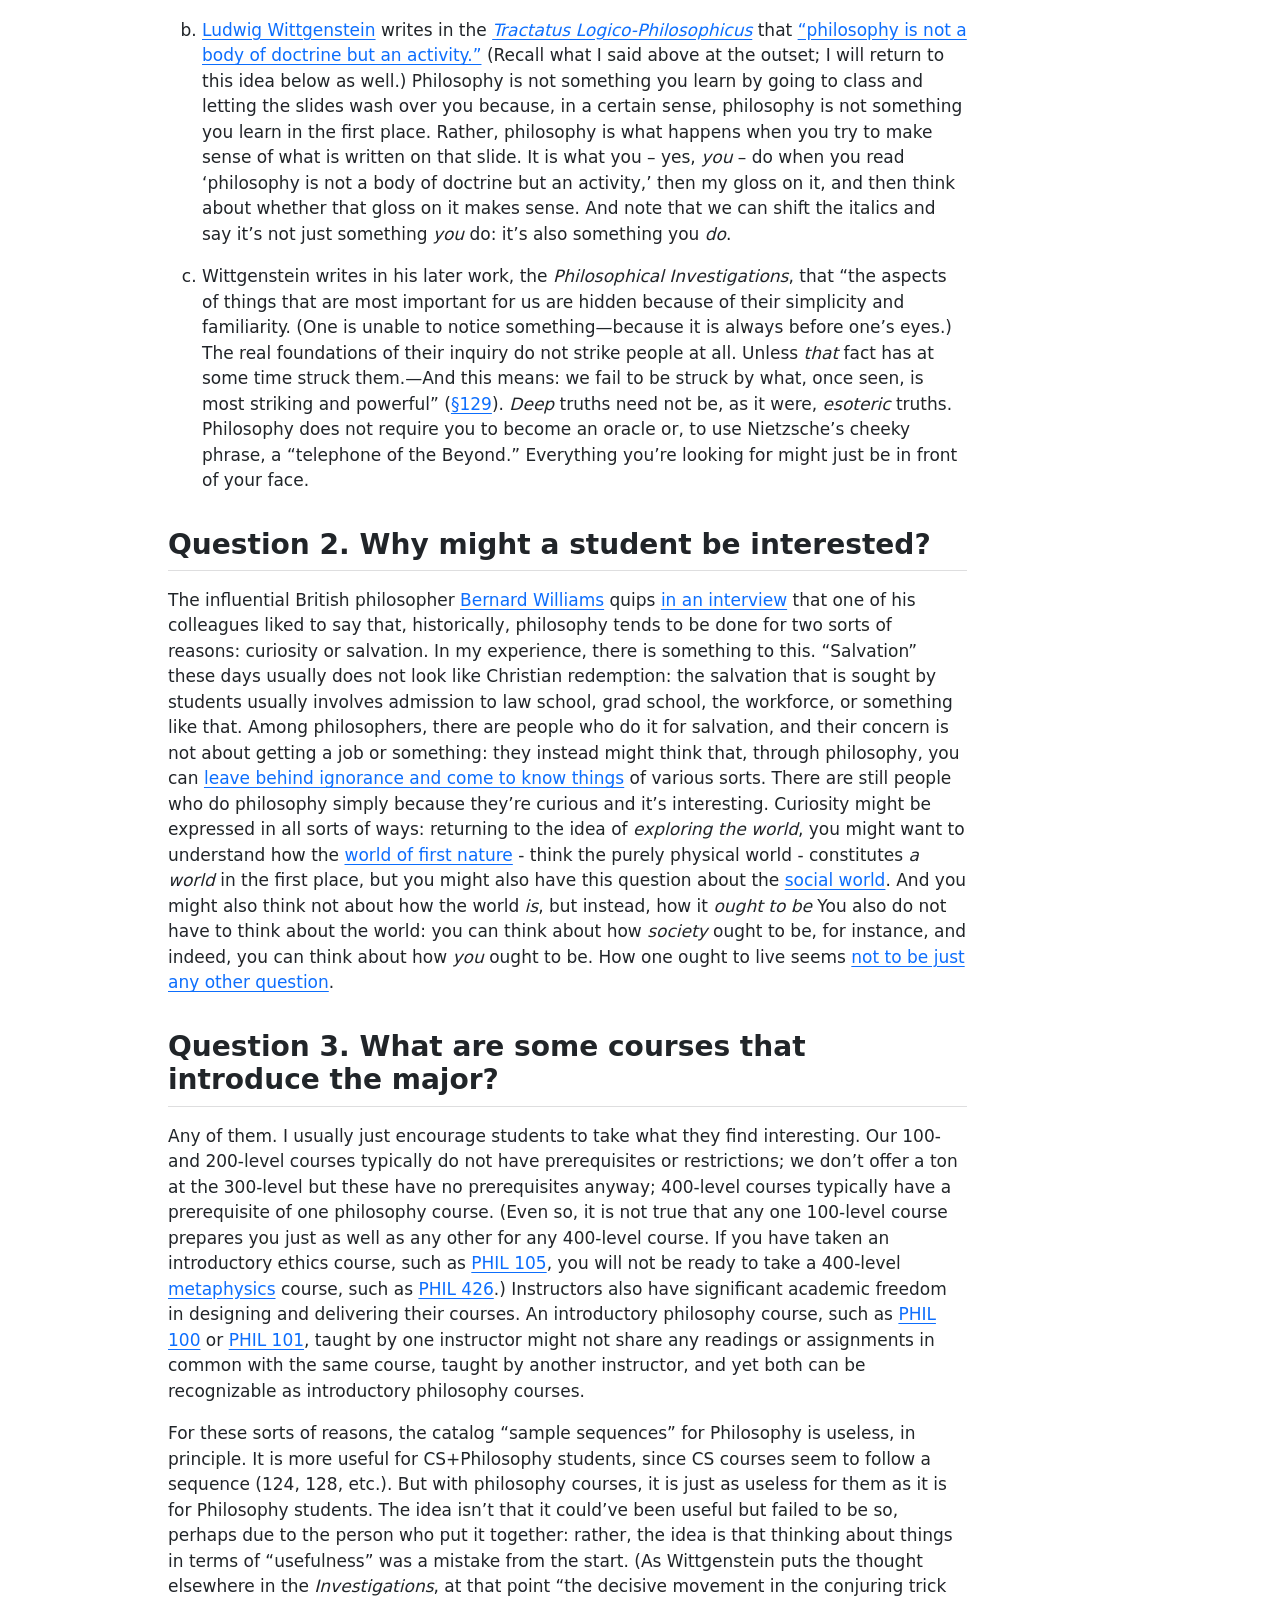
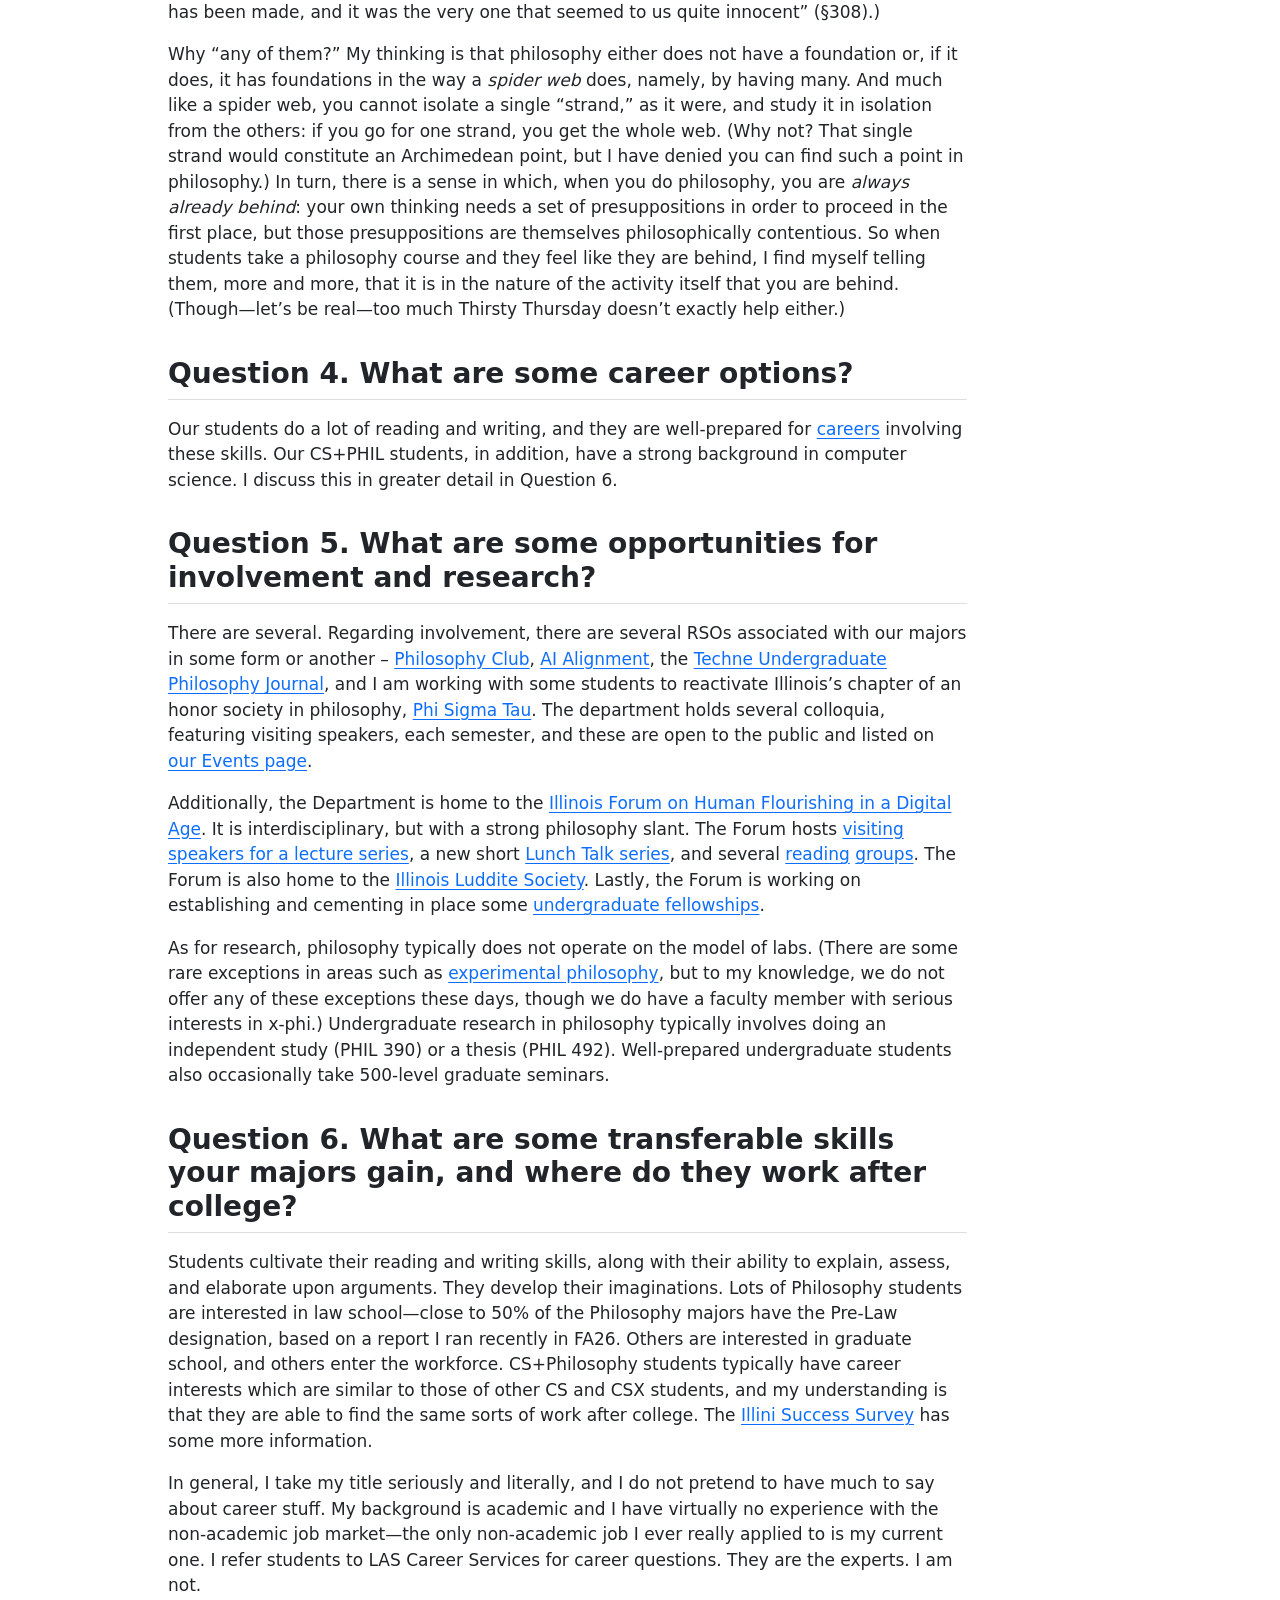
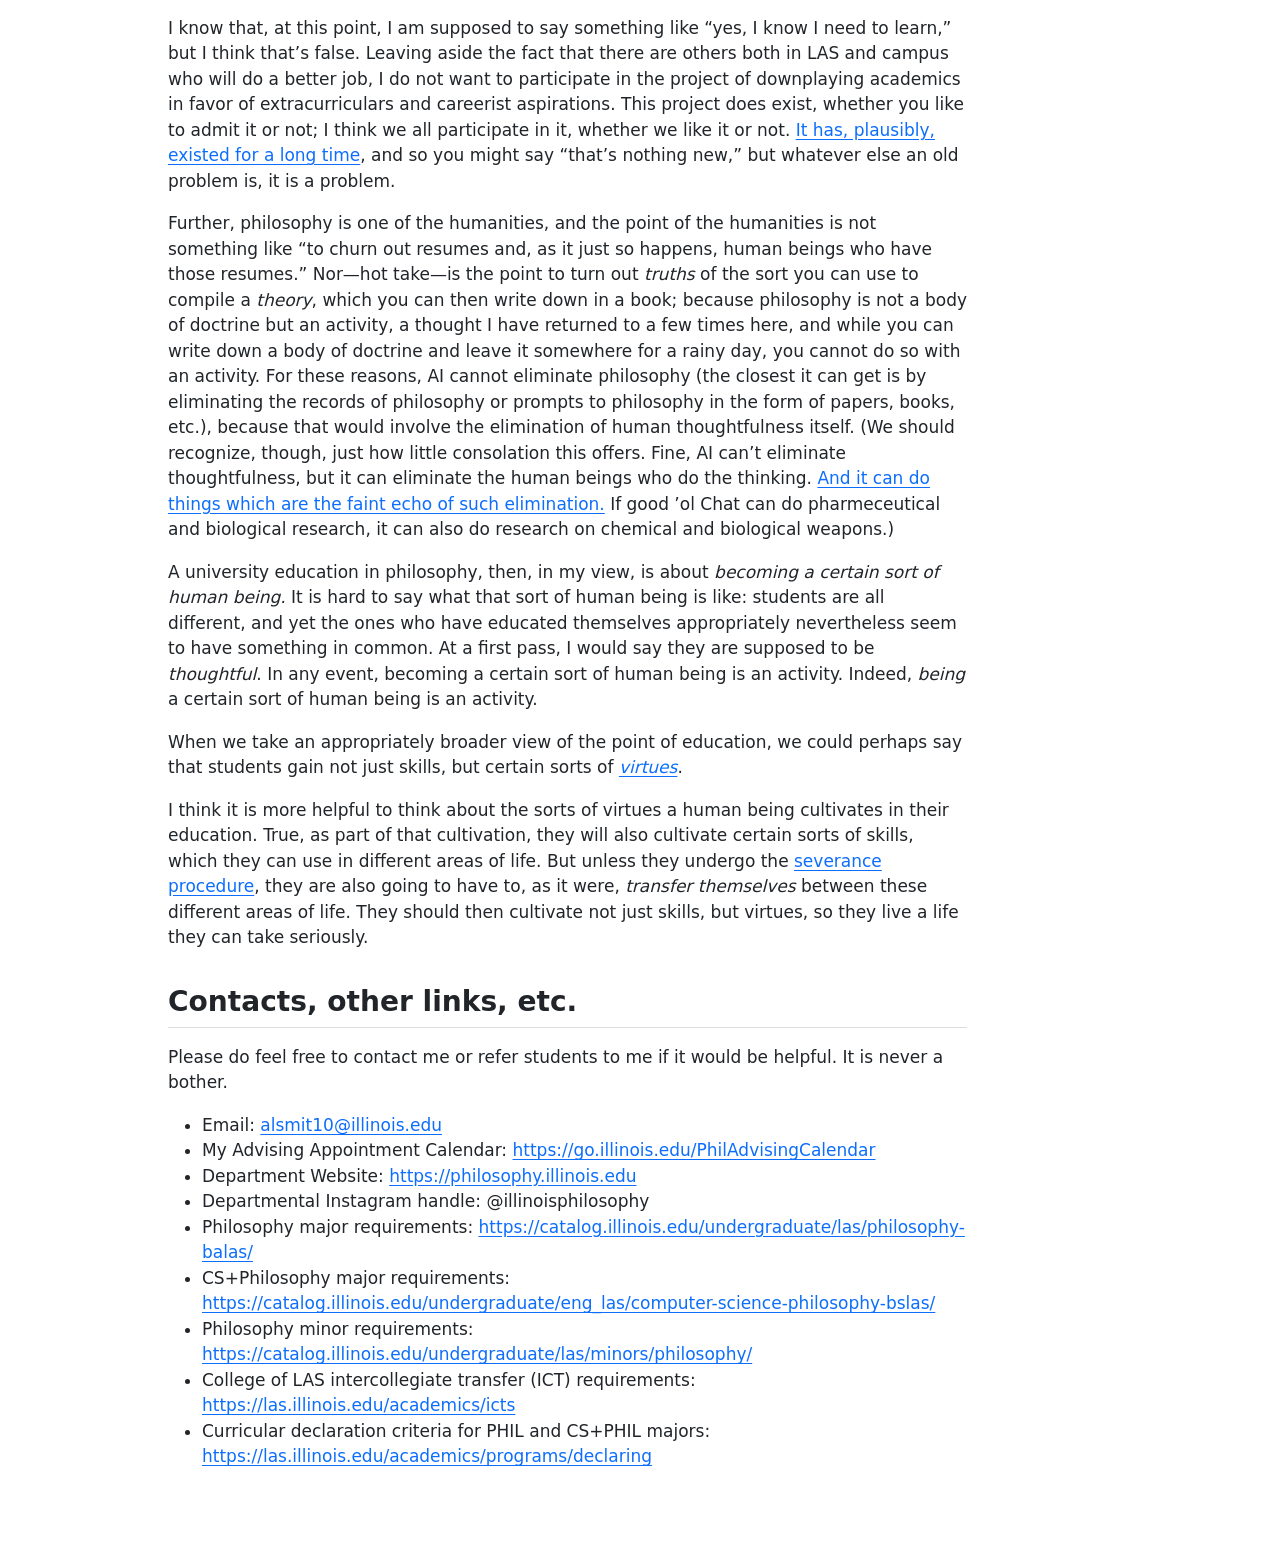
==== commit 0cfe4137: "revisions" ====
--- a/index.html
+++ b/index.html
@@ -265,7 +265,7 @@
 </section>
 <section id="question-1.-what-is-the-major-about" class="level2">
 <h2 class="anchored" data-anchor-id="question-1.-what-is-the-major-about">Question 1. What is the major about?</h2>
-<p>This is a much more difficult, interesting question than you might realize. In certain disciplines, it is possible to ‘step back’ or ‘step outside’ the discipline and take a kind of <a href="https://www.oxfordreference.com/display/10.1093/oi/authority.20110803095422175">Archimedean view</a> upon it. For instance, you do not have to do chemistry upon chemistry itself – what would that even mean? – in order to know what chemistry is. (Though perhaps my STEM colleagues will correct me today.) Philosophy does not work this way. Any attempt to survey the discipline is itself an exercise in philosophy. There is no neutral territory here, and when philosophers <em>do</em> try to find neutral territory on this question, it is boring and unilluminating. (An example: “Philosophy is from the Greek <em>philosophia</em> - <em>philia</em> means ‘love,’ <em>sophia</em> means ‘wisdom,’ and hence, ‘love of wisdom.’” Yeah, great, fine, sure.) That said, I will offer two characterizations which I am sympathetic to, with the caveat that not everyone in philosophy will agree.</p>
+<p>This is a much more difficult, interesting question than you might realize. In certain disciplines, it is possible to ‘step back’ or ‘step outside’ the discipline and take a kind of <a href="https://www.oxfordreference.com/display/10.1093/oi/authority.20110803095422175">Archimedean view</a> upon it. For instance, you do not have to do chemistry upon chemistry itself – what would that even mean? – in order to know what chemistry is. (Though perhaps my STEM colleagues will correct me today.) Philosophy does not work this way. Any attempt to survey the discipline is itself an exercise in philosophy. There is no neutral territory here, and when philosophers <em>do</em> try to find neutral territory on this question, it is boring and unilluminating. (An example: “Philosophy is from the Greek <em>philosophia</em> - <em>philia</em> means ‘love,’ <em>sophia</em> means ‘wisdom,’ and hence, ‘love of wisdom.’” Yeah, great, fine, sure.) That said, I will offer some characterizations, to which I am sympathetic, of what philosophy is up to, with the caveat that not everyone in philosophy will agree.</p>
 <ol type="a">
 <li><p><a href="https://plato.stanford.edu/entries/sellars/">Wilfrid Sellars</a> writes that <a href="https://www.ditext.com/sellars/psim.html#:~:text=The%20aim%20of%20philosophy%2C%20abstractly%20formulated%2C%20is%20to%20understand%20how%20things%20in%20the%20broadest%20possible%20sense%20of%20the%20term%20hang%20together%20in%20the%20broadest%20possible%20sense%20of%20the%20term%2E">“the aim of philosophy, abstractly formulated, is to understand how things in the broadest possible sense of the term hang together in the broadest possible sense of the term.”</a> Philosophy involves the attempt to understand how, indeed, we have <em>a world</em> in the first place. (A world, you might think, is something like the totality of that which hangs together.)</p></li>
 <li><p><a href="https://plato.stanford.edu/entries/wittgenstein/">Ludwig Wittgenstein</a> writes in the <a href="https://people.umass.edu/klement/tlp/tlp.html"><em>Tractatus Logico-Philosophicus</em></a> that <a href="https://people.umass.edu/klement/tlp/tlp.html#:~:text=Philosophy%20is%20not%20a%20body%20of%20doctrine%20but%20an%20activity">“philosophy is not a body of doctrine but an activity.”</a> (Recall what I said above at the outset; I will return to this idea below as well.) Philosophy is not something you learn by going to class and letting the slides wash over you because, in a certain sense, philosophy is not something you learn in the first place. Rather, philosophy is what happens when you try to make sense of what is written on that slide. It is what you – yes, <em>you</em> – do when you read ‘philosophy is not a body of doctrine but an activity,’ then my gloss on it, and then think about whether that gloss on it makes sense. And note that we can shift the italics and say it’s not just something <em>you</em> do: it’s also something you <em>do</em>.</p></li>
